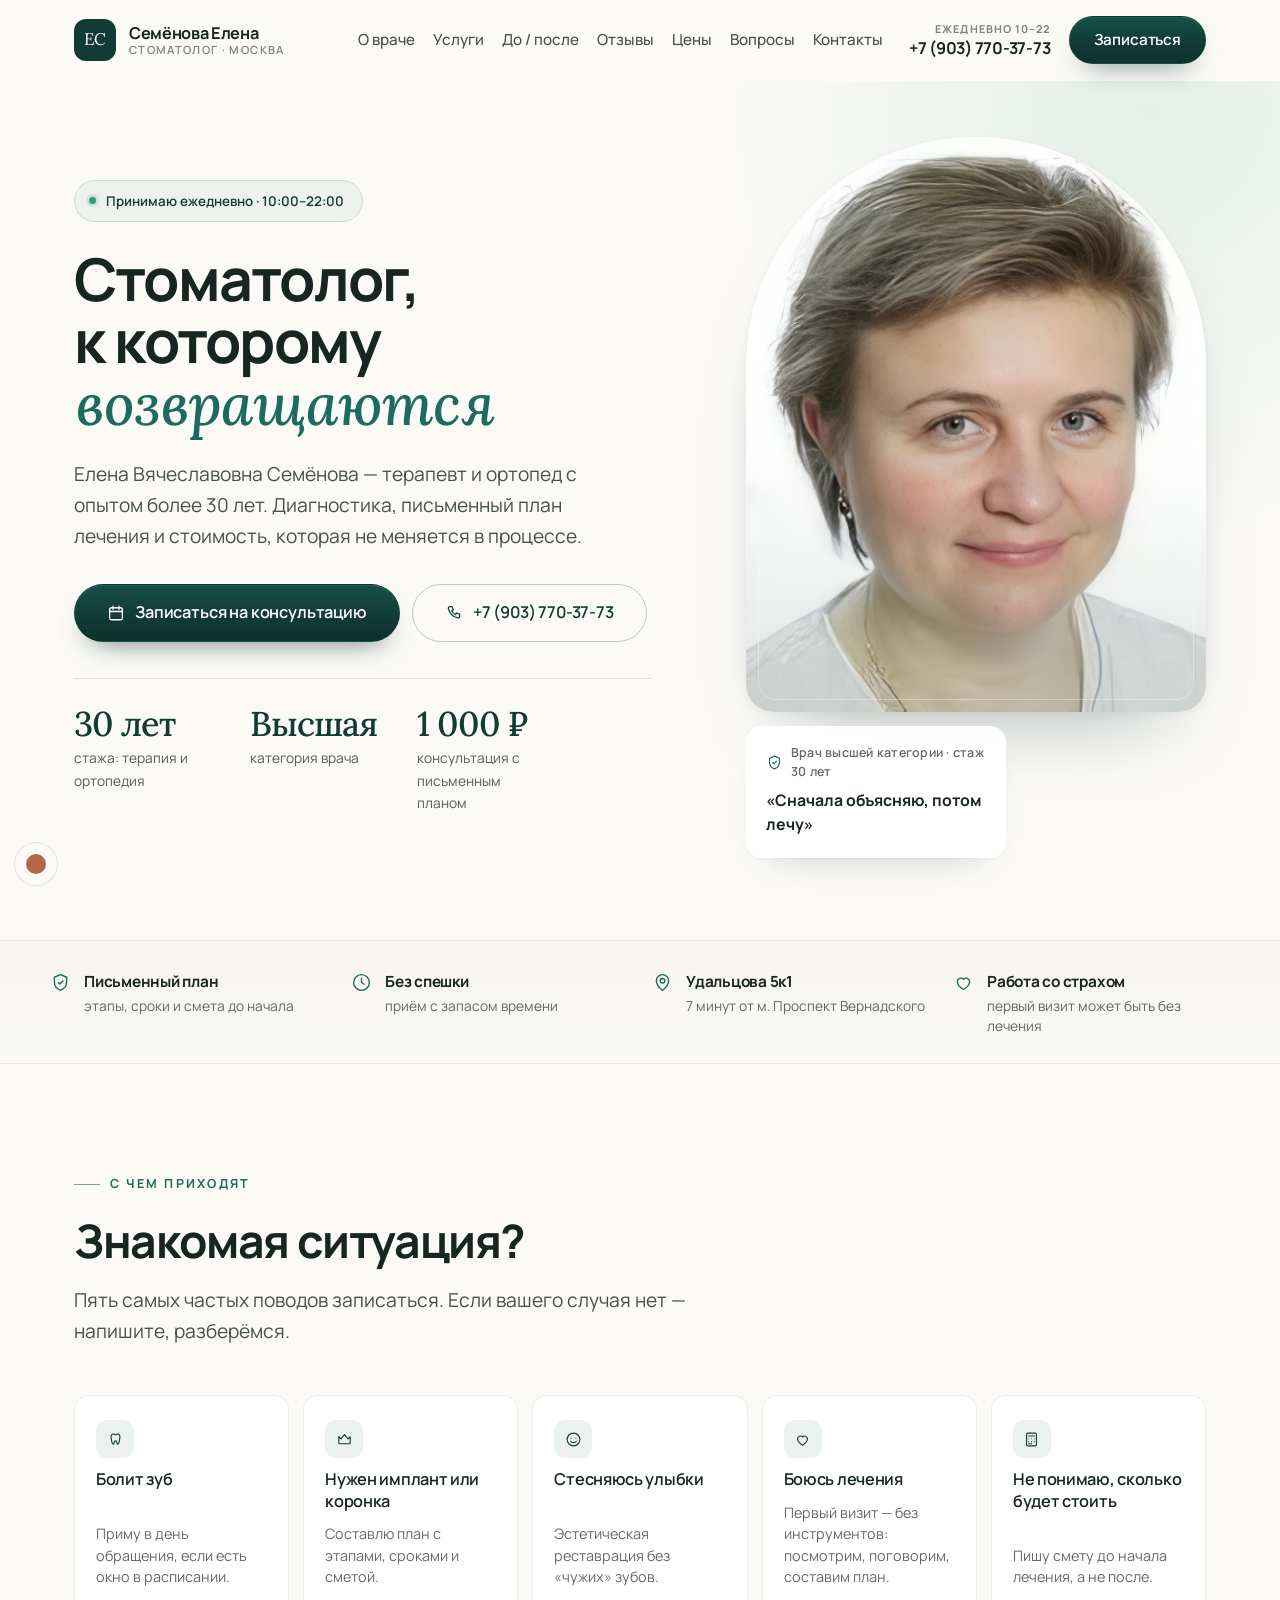
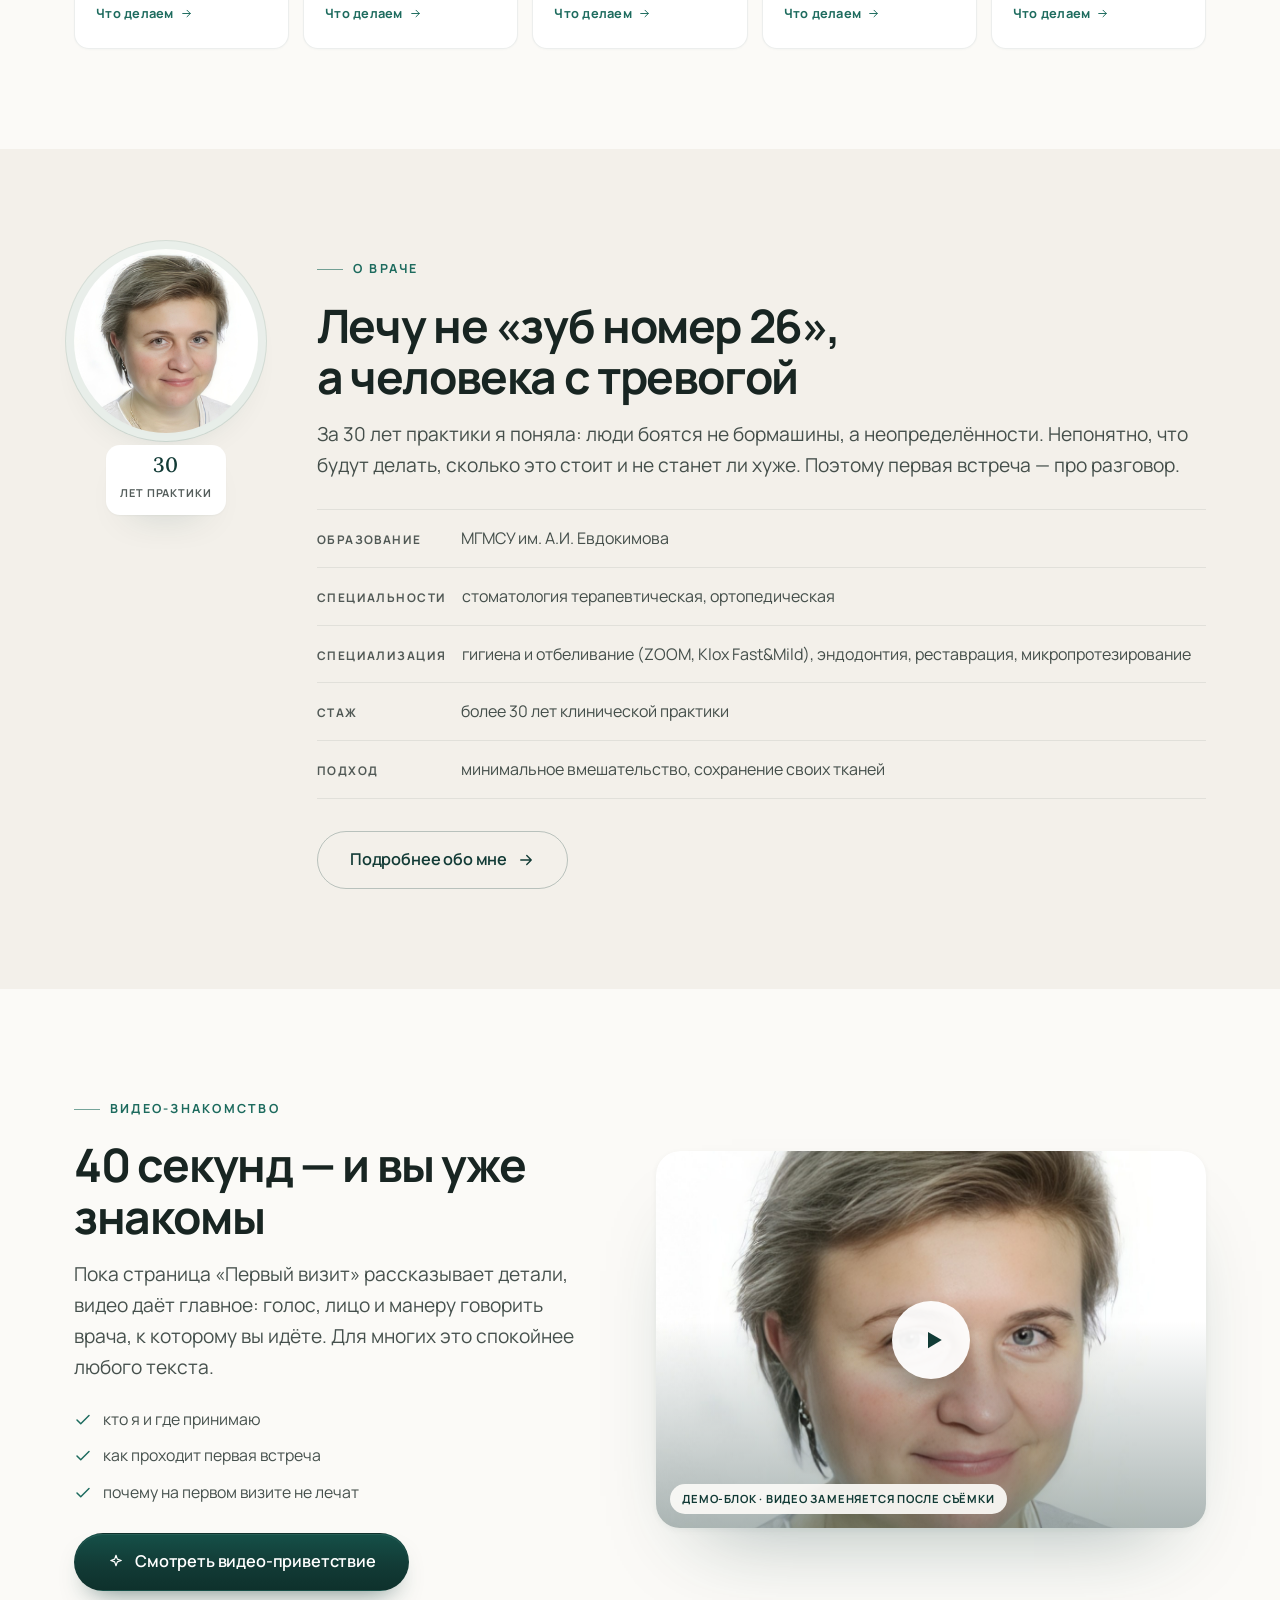
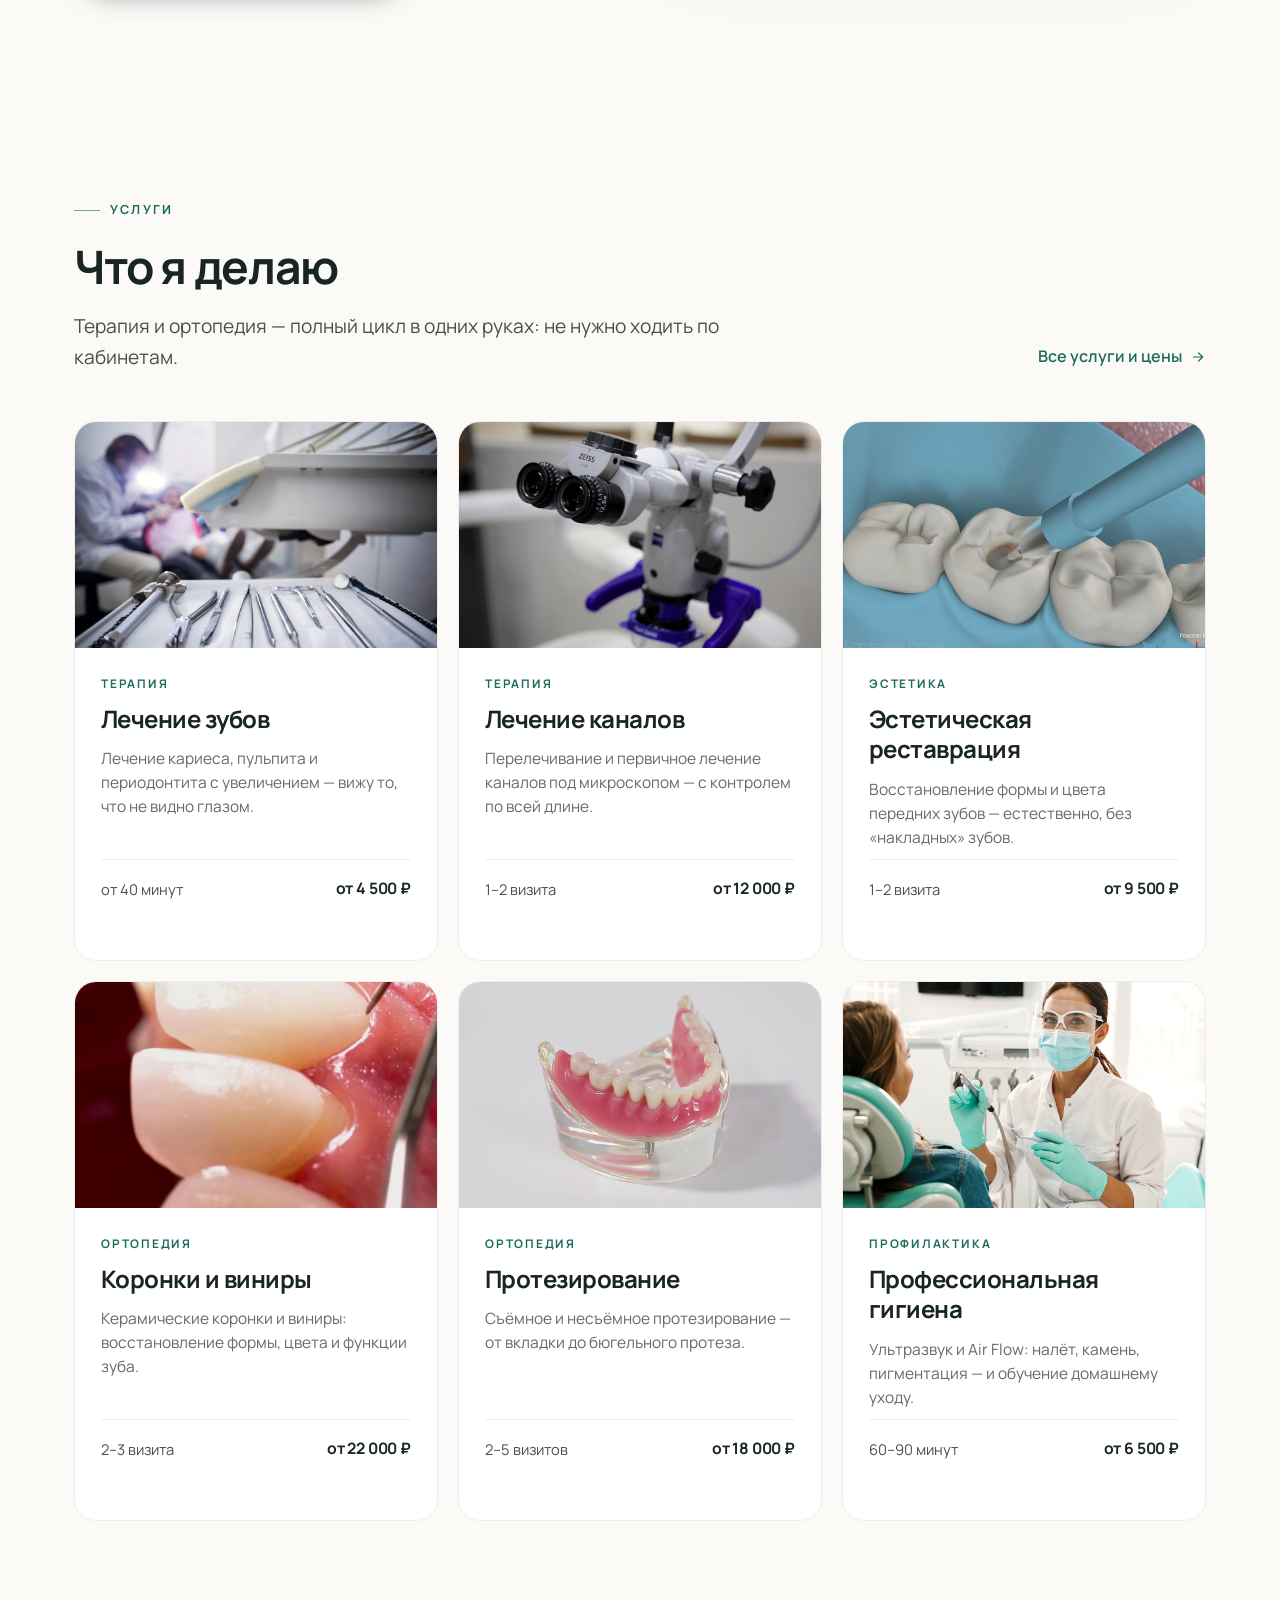
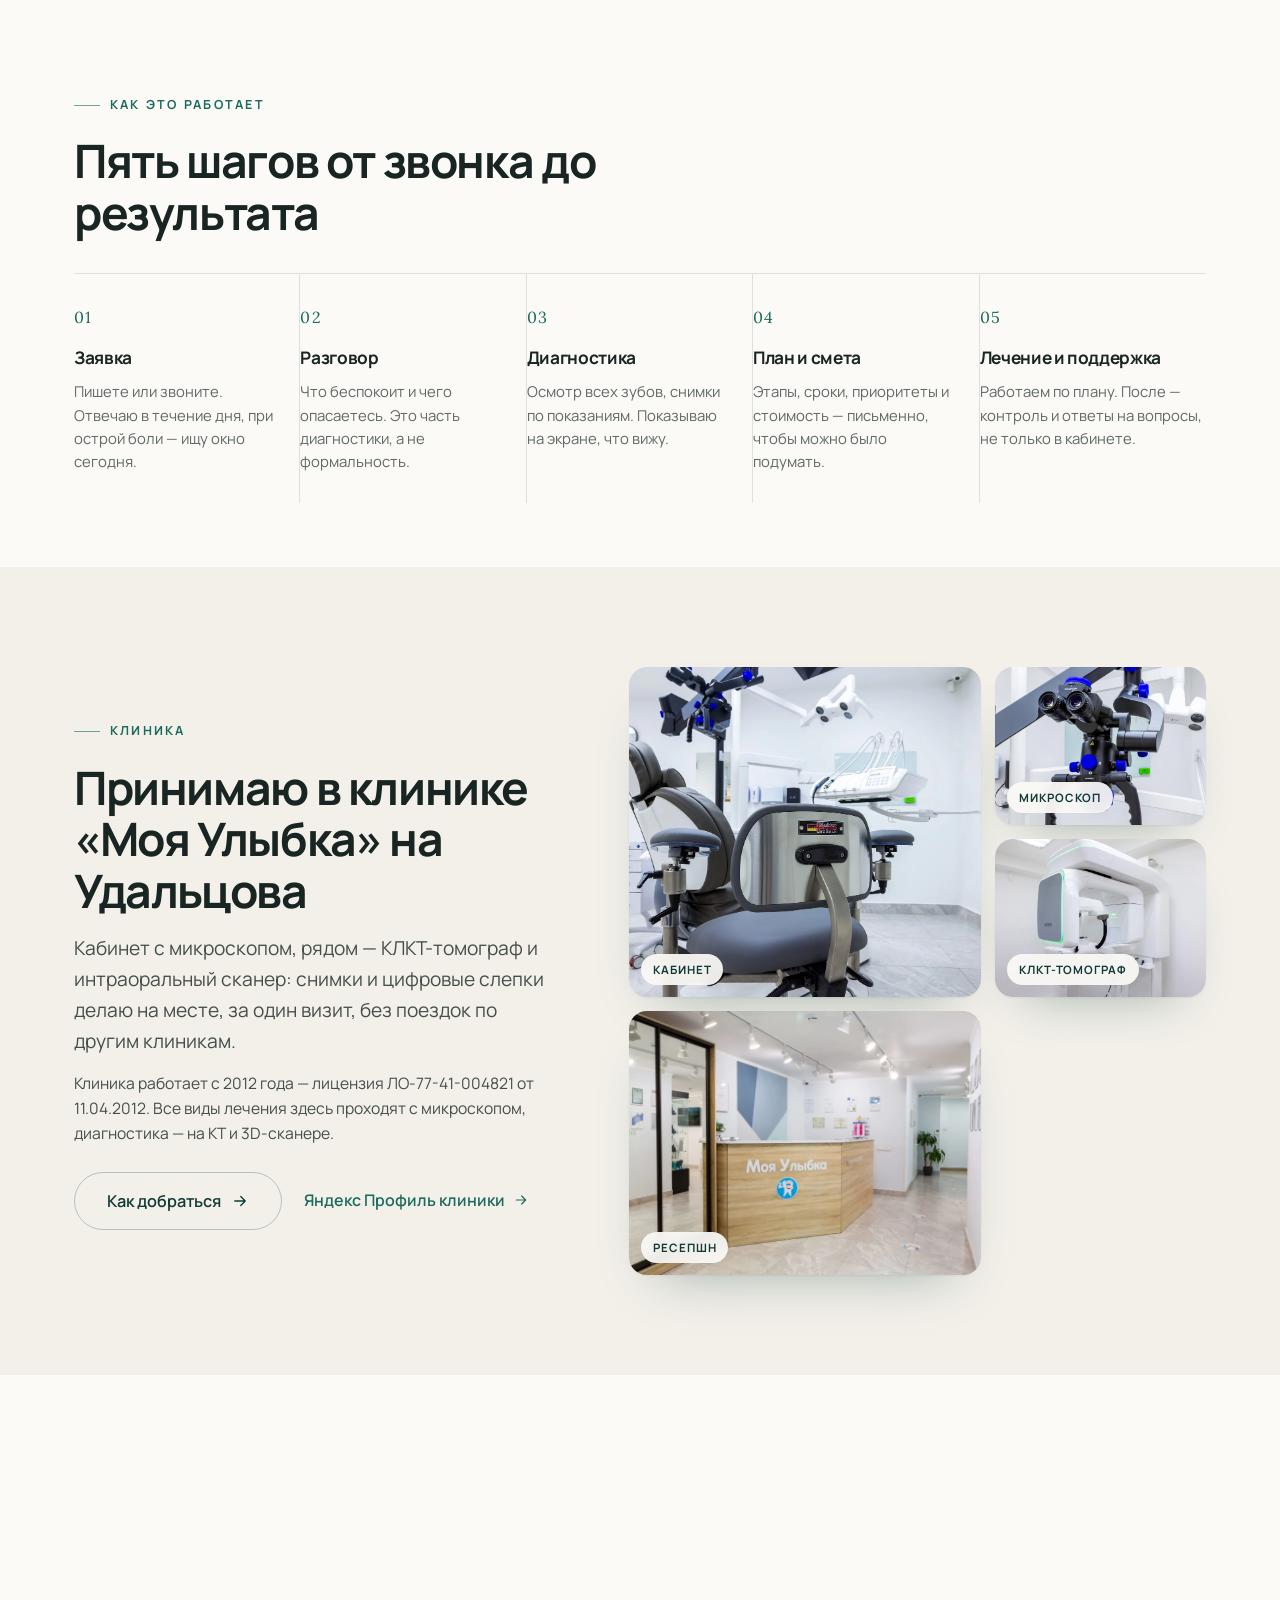
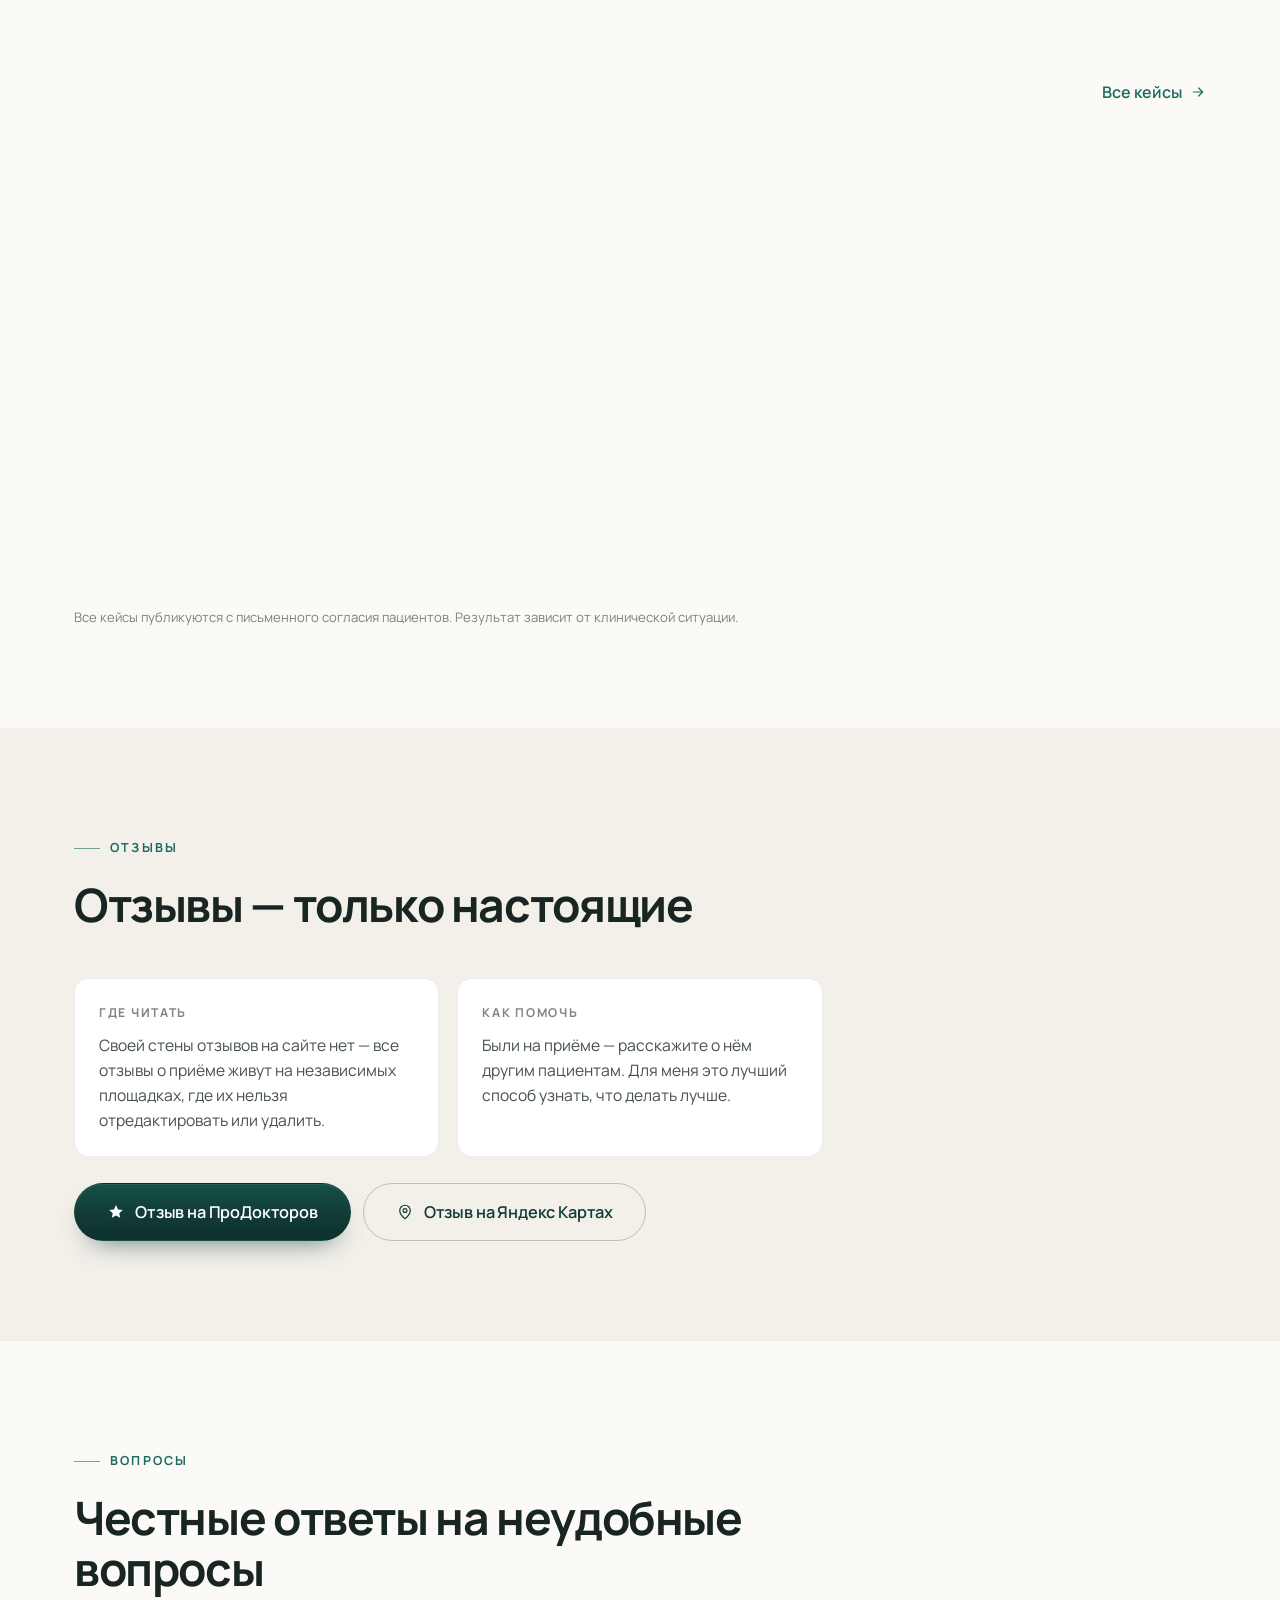
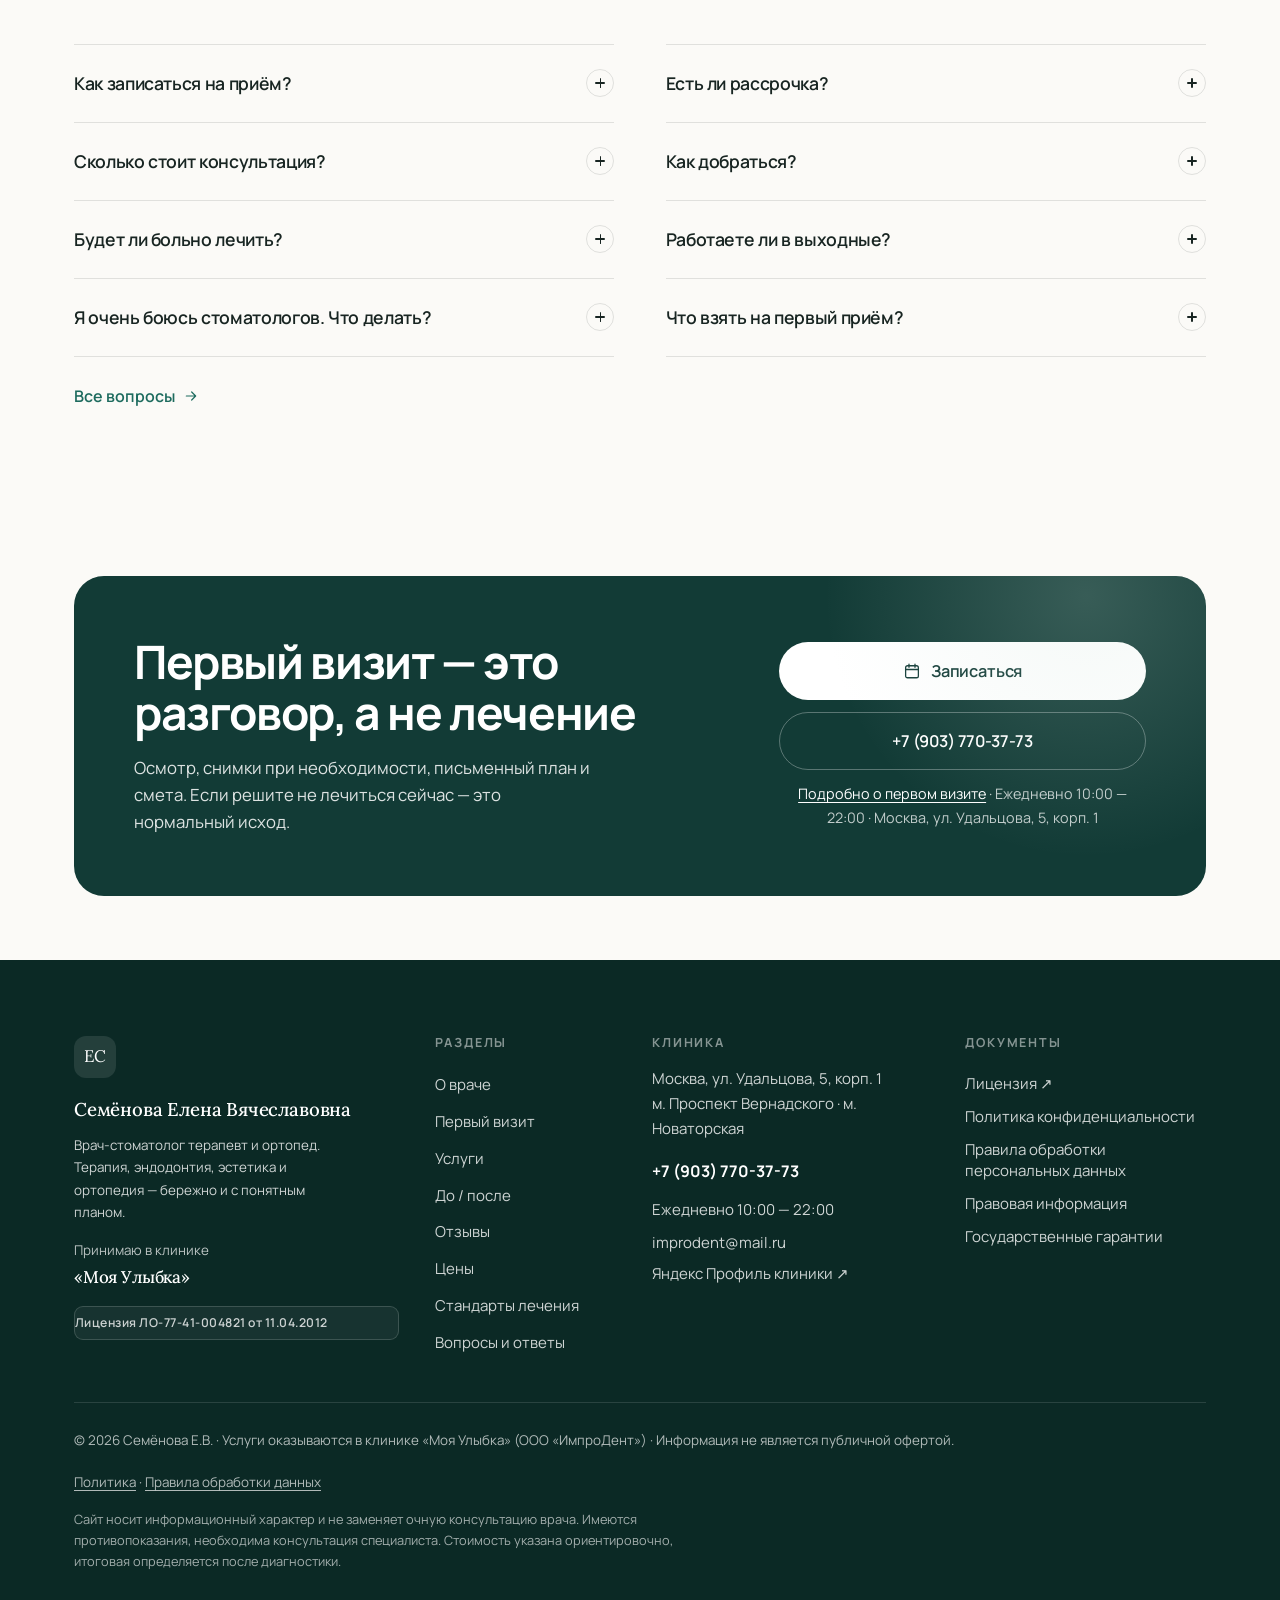
==== index.html @ 5fb45a30 "Демо v3.3: сайт Семёновой для просмотра (только файлы сайта)" ====
<!DOCTYPE html>
<html lang="ru">
<head>
<meta charset="UTF-8">
<meta name="viewport" content="width=device-width, initial-scale=1, viewport-fit=cover">
<!-- ДЕМО-ФЛАГ: убрать эту строку перед боевой публикацией -->
<meta name="robots" content="noindex, nofollow">
<title>Стоматолог в Москве — Семёнова Елена Вячеславовна</title>
<meta name="description" content="Стоматолог-терапевт и ортопед высшей категории, стаж 30 лет. Гигиена, отбеливание ZOOM и Klox, лечение кариеса, эндодонтия, реставрация, микропротезирование. Письменный план. Москва, Удальцова 5к1.">
<meta name="theme-color" content="#123B36">
<meta name="format-detection" content="telephone=no">
<meta property="og:type" content="profile">
<meta property="og:title" content="Стоматолог в Москве — Семёнова Елена Вячеславовна">
<meta property="og:description" content="Приём в клинике «Моя Улыбка» на Удальцова 5к1. Гигиена и отбеливание, лечение кариеса, эндодонтия, реставрация и микропротезирование. План лечения и смета до начала работы.">
<meta property="og:locale" content="ru_RU">
<link rel="icon" href="data:image/svg+xml,%3Csvg xmlns='http://www.w3.org/2000/svg' viewBox='0 0 64 64'%3E%3Crect width='64' height='64' rx='14' fill='%23123B36'/%3E%3Ctext x='32' y='43' font-family='Georgia,serif' font-size='30' fill='white' text-anchor='middle'%3E%D0%95%D0%A1%3C/text%3E%3C/svg%3E">
<link rel="preconnect" href="https://fonts.googleapis.com">
<link rel="preconnect" href="https://fonts.gstatic.com" crossorigin>
<link href="https://fonts.googleapis.com/css2?family=Manrope:wght@300;400;500;600;700;800&family=Lora:ital,wght@0,400;0,500;1,400&display=swap" rel="stylesheet">
<link rel="stylesheet" href="assets/css/base.css">
<link rel="stylesheet" href="assets/css/app.css">
<script type="application/ld+json">
{
  "@context": "https://schema.org",
  "@graph": [
    {
      "@type": "Dentist",
      "@id": "#clinic",
      "name": "Стоматология «Моя Улыбка» — кабинет Семёновой Е.В.",
      "description": "Центр эстетической стоматологии «Моя Улыбка» (ООО «ИмпроДент»). Приём ведёт врач-стоматолог терапевт и ортопед Семёнова Елена Вячеславовна.",
      "address": {
        "@type": "PostalAddress",
        "streetAddress": "улица Удальцова, 5, корпус 1",
        "addressLocality": "Москва",
        "addressCountry": "RU"
      },
      "openingHours": "Mo-Su 10:00-22:00",
      "telephone": "+7-903-770-37-73",
      "email": "improdent@mail.ru",
      "hasMap": "https://yandex.ru/maps/-/CCUiNJbkxC",
      "identifier": {"@type": "PropertyValue", "name": "Лицензия", "value": "ЛО-77-41-004821 от 11.04.2012"},
      "priceRange": "1000–45000 ₽",
      "medicalSpecialty": "Dentistry"
    },
    {
      "@type": "Physician",
      "name": "Семёнова Елена Вячеславовна",
      "jobTitle": "Врач-стоматолог терапевт, врач-стоматолог ортопед",
      "image": "assets/photo/doctor.jpg",
      "description": "Стаж 30 лет, высшая квалификационная категория. Гигиена и отбеливание (ZOOM, Klox Fast&Mild), лечение кариеса и некариозных поражений, эндодонтия с Ni-Ti-инструментами, реставрация зубов, микропротезирование.",
      "knowsAbout": ["Профессиональная гигиена полости рта", "Отбеливание ZOOM", "Отбеливание Klox Fast&Mild", "Лечение кариеса", "Эндодонтия", "Эстетическая реставрация", "Микропротезирование"],
      "medicalSpecialty": ["Dentistry", "Prosthodontics"],
      "alumniOf": "Московский государственный медико-стоматологический университет имени А.И. Евдокимова",
      "worksFor": {"@id": "#clinic"}
    },
    {
      "@type": "FAQPage",
      "mainEntity": [
        {"@type":"Question","name":"Как записаться на приём?","acceptedAnswer":{"@type":"Answer","text":"Через форму на сайте, по телефону или в мессенджере. При острой боли напишите «срочно» — постараюсь найти окно в тот же день."}},
        {"@type":"Question","name":"Сколько стоит консультация?","acceptedAnswer":{"@type":"Answer","text":"1 000 ₽, включает осмотр и разбор ситуации. Если начинаете лечение в течение месяца, стоимость учитывается в смете."}},
        {"@type":"Question","name":"Будет ли больно лечить?","acceptedAnswer":{"@type":"Answer","text":"Современная анестезия снимает боль почти всегда. Если чувствуете, что не онемело, врач добавит анестетик."}}
      ]
    }
  ]
}
</script>
</head>
<body>
<div id="app"></div>
<noscript>
  <div style="max-width:720px;margin:60px auto;padding:0 20px;font-family:system-ui,sans-serif;line-height:1.6">
    <h1>Семёнова Елена Вячеславовна</h1>
    <p>Врач-стоматолог терапевт, врач-стоматолог ортопед. Стаж 30 лет.
    МГМСУ им. А.И. Евдокимова. Принимаю в клинике «Моя Улыбка».</p>
    <p>Москва, ул. Удальцова, 5, корп. 1. м. Проспект Вернадского, м. Новаторская.
    Ежедневно 10:00–22:00. Телефон: +7 (903) 770-37-73.</p>
    <p>Для работы сайта включите JavaScript.</p>
  </div>
</noscript>
<script src="assets/js/data.js"></script>
<script src="assets/js/pages-1.js"></script>
<script src="assets/js/pages-2.js"></script>
<script src="assets/js/app.js"></script>
</body>
</html>
---- assets/css/base.css ----
/* ============ Семёнова — base layer v3 (premium rework) ============ */
:root{
  --ink:#182522;
  --ink-78:rgba(24,37,34,.80);
  --ink-70:rgba(24,37,34,.74);
  --ink-64:rgba(24,37,34,.68);
  --ink-52:rgba(24,37,34,.56);
  --paper:#FBFAF7;
  --white:#FFFFFF;
  --sand:#F3F0EA;
  --sage:#EBF1ED;
  --deep:#123B36;
  --deep-2:#0B2925;
  --accent:#1D6B5E;
  --accent-soft:#CFE3DA;
  --gold:#C79A3E;
  --line:rgba(24,37,34,.12);
  --line-soft:rgba(24,37,34,.08);
  --radius:22px;
  --radius-sm:15px;
  --shadow:0 1px 2px rgba(18,59,54,.04), 0 18px 40px -26px rgba(18,59,54,.30);
  --shadow-lg:0 2px 6px rgba(18,59,54,.05), 0 44px 84px -46px rgba(18,59,54,.38);
  --maxw:1180px;
  --ease:cubic-bezier(.22,.61,.36,1);
}
*,*::before,*::after{box-sizing:border-box}
html{-webkit-text-size-adjust:100%;scroll-behavior:smooth}
body{
  margin:0;background:var(--paper);color:var(--ink);
  font-family:'Manrope',-apple-system,BlinkMacSystemFont,'Segoe UI',Roboto,Helvetica,sans-serif;
  font-size:18px;line-height:1.65;font-weight:400;
  -webkit-font-smoothing:antialiased;text-rendering:optimizeLegibility;overflow-x:hidden;
}
body.no-scroll{overflow:hidden}
img{max-width:100%;display:block}
a{color:inherit;text-decoration:none}
button{font:inherit;color:inherit;cursor:pointer;border:0;background:none}
input,textarea,select{font:inherit;color:inherit}
::selection{background:var(--accent-soft);color:var(--deep-2)}
:focus-visible{outline:2px solid var(--accent);outline-offset:3px;border-radius:4px}

h1,h2,h3,h4{margin:0;font-weight:700;letter-spacing:-.03em;line-height:1.08}
h1{font-size:clamp(2.35rem,4.6vw,4rem);text-wrap:balance}
h2{font-size:clamp(1.95rem,3.6vw,3rem);line-height:1.12}
h3{font-size:clamp(1.22rem,1.9vw,1.5rem);line-height:1.28;letter-spacing:-.022em}
p{margin:0}
.serif{font-family:'Lora',Georgia,serif;font-weight:400;letter-spacing:-.012em}

.wrap{width:100%;max-width:var(--maxw);margin-inline:auto;padding-inline:24px}
@media(max-width:640px){.wrap{padding-inline:18px}}

.eyebrow{display:inline-flex;align-items:center;gap:10px;font-size:.78rem;font-weight:700;
  letter-spacing:.18em;text-transform:uppercase;color:var(--accent);margin-bottom:20px}
.eyebrow::before{content:"";width:26px;height:1px;background:currentColor;opacity:.6}
.lead{font-size:clamp(1.1rem,1.5vw,1.3rem);color:var(--ink-78);line-height:1.62}
.muted{color:var(--ink-64)}

/* ---------- buttons ---------- */
.btn{display:inline-flex;align-items:center;justify-content:center;gap:10px;height:58px;
  padding:0 32px;border-radius:100px;border:1px solid transparent;font-weight:600;font-size:1.02rem;
  letter-spacing:-.01em;transition:transform .35s var(--ease),background .3s,color .3s,box-shadow .35s,border-color .3s;
  white-space:nowrap}
.btn:active{transform:translateY(1px) scale(.995)}
.btn-primary{background:linear-gradient(180deg,#155048 0%,var(--deep) 55%,#0E312C 100%);color:#fff;box-shadow:0 14px 28px -16px rgba(18,59,54,.75),inset 0 1px 0 rgba(255,255,255,.08)}
.btn-primary:hover{background:linear-gradient(180deg,#114540 0%,var(--deep-2) 60%,#092420 100%);box-shadow:0 22px 40px -18px rgba(18,59,54,.7),inset 0 1px 0 rgba(255,255,255,.06);transform:translateY(-1px)}
.btn-ghost{background:transparent;color:var(--deep);border-color:rgba(18,59,54,.26)}
.btn-ghost:hover{background:rgba(18,59,54,.06);border-color:rgba(18,59,54,.45)}
.btn-light{background:#fff;color:var(--deep)}
.btn-light:hover{background:var(--sage);transform:translateY(-1px)}
.btn-sm{height:48px;padding:0 24px;font-size:.95rem}
.btn-xs{height:42px;padding:0 18px;font-size:.9rem}
.btn-block{width:100%}
.btn svg{width:18px;height:18px;flex:none}
.link-arrow{display:inline-flex;align-items:center;gap:8px;font-weight:600;font-size:1rem;
  color:var(--accent);padding-bottom:2px;border-bottom:1px solid transparent;
  transition:gap .3s var(--ease),border-color .3s}
.link-arrow:hover{gap:14px;border-color:currentColor}
.link-arrow svg{width:16px;height:16px}

/* ---------- header ---------- */
.header{position:sticky;top:0;z-index:80;background:rgba(251,250,247,.86);
  backdrop-filter:saturate(180%) blur(18px);-webkit-backdrop-filter:saturate(180%) blur(18px);
  border-bottom:1px solid transparent;transition:border-color .3s,background .3s,box-shadow .3s}
.header.is-scrolled{border-color:var(--line-soft);background:rgba(251,250,247,.96);box-shadow:0 8px 24px -22px rgba(18,59,54,.5)}
.header-in{display:flex;align-items:center;gap:26px;height:80px}
.brand{display:flex;align-items:center;gap:13px;flex:none;min-width:0}
.brand-mark{width:42px;height:42px;border-radius:12px;background:var(--deep);color:#fff;
  display:grid;place-items:center;font-family:'Lora',Georgia,serif;font-size:1.05rem;flex:none}
.brand-txt{display:flex;flex-direction:column;line-height:1.18;min-width:0}
.brand-name{font-weight:700;font-size:1.02rem;letter-spacing:-.02em;white-space:nowrap}
.brand-sub{font-size:.7rem;letter-spacing:.12em;text-transform:uppercase;color:var(--ink-52);font-weight:600}
.nav{display:flex;gap:18px;margin-left:auto}
.nav a{font-size:.95rem;font-weight:500;color:var(--ink-78);transition:color .25s;position:relative;padding:4px 0;white-space:nowrap}
.nav a:hover{color:var(--ink)}
.nav a.is-active{color:var(--ink);font-weight:600}
.nav a.is-active::after{content:"";position:absolute;left:0;right:0;bottom:-6px;height:2px;background:var(--accent);border-radius:2px}
.header-cta{display:flex;align-items:center;gap:18px;flex:none}
.header-phone{text-align:right;line-height:1.25}
.header-phone .hp-top{display:block;font-size:.68rem;color:var(--ink-52);font-weight:700;letter-spacing:.1em;text-transform:uppercase}
.header-phone .hp-num{font-weight:700;font-size:1.02rem;letter-spacing:-.015em}
.burger{display:none;width:44px;height:44px;border:1px solid var(--line);border-radius:12px;place-items:center;flex:none}
.burger i{display:block;width:17px;height:1.5px;background:var(--ink);position:relative;border-radius:2px}
.burger i::before,.burger i::after{content:"";position:absolute;left:0;width:17px;height:1.5px;background:var(--ink);border-radius:2px;transition:transform .3s}
.burger i::before{top:-6px}.burger i::after{top:6px}
@media(max-width:1160px){
  .header-phone{display:none}
}
@media(max-width:1080px){
  .nav{display:none}
  .header-cta{margin-left:auto}
  .burger{display:grid}
}
@media(max-width:560px){
  .header-cta .btn{display:none}
  .header-in{height:70px;gap:12px}
  .brand-name{font-size:.95rem}
}
.mobile-menu{position:fixed;inset:0;z-index:90;background:var(--paper);padding:16px 20px 34px;
  display:flex;flex-direction:column;transform:translateY(-102%);opacity:0;visibility:hidden;
  transition:transform .5s var(--ease),opacity .3s,visibility .3s;overflow:auto}
.mobile-menu.is-open{transform:none;opacity:1;visibility:visible}
.mm-top{display:flex;justify-content:space-between;align-items:center;margin-bottom:22px}
.mm-close{width:44px;height:44px;border-radius:12px;border:1px solid var(--line);font-size:1.35rem;line-height:1;display:grid;place-items:center}
.mm-link{font-size:1.35rem;font-weight:600;letter-spacing:-.03em;padding:17px 0;border-bottom:1px solid var(--line-soft);display:flex;justify-content:space-between;align-items:center}
.mm-link small{font-size:.76rem;color:var(--ink-52);font-weight:600;letter-spacing:.06em;text-transform:uppercase}
.mm-foot{margin-top:auto;padding-top:26px;display:grid;gap:10px}
.mm-note{font-size:.85rem;color:var(--muted, var(--ink-64));text-align:center;margin-top:6px}

/* ---------- hero ---------- */
.hero{position:relative;padding:clamp(28px,4.6vw,56px) 0 clamp(44px,6.4vw,84px);overflow:hidden}
.hero::before{content:"";position:absolute;width:900px;height:900px;right:-320px;top:-420px;border-radius:50%;
  background:radial-gradient(circle,rgba(207,227,218,.5),rgba(207,227,218,0) 68%);pointer-events:none}
.hero-grid{display:grid;grid-template-columns:1.08fr .92fr;gap:clamp(28px,4.8vw,64px);align-items:center;position:relative}
.hero-badge{display:inline-flex;align-items:center;gap:10px;padding:9px 18px 9px 14px;border-radius:100px;
  background:rgba(235,241,237,.9);border:1px solid rgba(29,107,94,.16);color:var(--deep);
  font-size:.84rem;font-weight:600;margin-bottom:26px}
.dot{width:7px;height:7px;border-radius:50%;background:#2F9E79;box-shadow:0 0 0 3px rgba(47,158,121,.16);flex:none}
.hero h1{margin-bottom:24px;line-height:1.05}
.hero h1 .hl{font-family:'Lora',Georgia,serif;font-style:italic;font-weight:500;color:var(--accent);letter-spacing:-.01em;padding:0 .04em}
.hero-sub{max-width:46ch;margin-bottom:32px}
.hero-actions{display:flex;flex-wrap:wrap;gap:12px;margin-bottom:36px}
.hero-facts{display:flex;flex-wrap:wrap;gap:26px 40px;padding-top:26px;border-top:1px solid var(--line)}
.fact b{display:block;font-family:'Lora',Georgia,serif;font-size:2.15rem;font-weight:500;letter-spacing:-.03em;line-height:1.08;color:var(--deep)}
.fact span{font-size:.86rem;color:var(--ink-70);display:block;margin-top:5px;max-width:17ch}
.hero-media{position:relative;max-width:460px;width:100%;margin-left:auto;justify-self:end}
.hero-photo{position:relative;border-radius:230px 230px 28px 28px;overflow:hidden;aspect-ratio:4/5;
  background:var(--sand);box-shadow:var(--shadow-lg)}
.hero-photo img{width:100%;height:100%;object-fit:cover}
.hero-photo::before{content:"";position:absolute;inset:12px;border:1px solid rgba(255,255,255,.32);border-radius:218px 218px 18px 18px;z-index:2;pointer-events:none}
.hero-photo::after{content:"";position:absolute;inset:0;background:linear-gradient(180deg,rgba(18,59,54,0) 55%,rgba(18,59,54,.12));pointer-events:none}
.hero-note{position:relative;margin-top:14px;max-width:260px;padding:18px 20px;border-radius:16px;
  background:rgba(255,255,255,.96);backdrop-filter:blur(10px);box-shadow:var(--shadow);font-size:.9rem;line-height:1.5;color:var(--ink-78)}
.hero-note b{display:block;color:var(--ink);font-size:.99rem;margin-bottom:3px}
.stars{display:inline-flex;gap:2px;color:var(--gold)}
.stars svg{width:15px;height:15px}
.stars-row{display:flex;align-items:center;gap:8px;margin-bottom:8px}
.stars-row>svg{width:17px;height:17px;color:var(--accent);flex:none}
.stars-row span{font-size:.78rem;font-weight:600;color:var(--ink-64);letter-spacing:.02em}
@media(max-width:900px){
  .hero-grid{grid-template-columns:1fr;gap:34px}
  .hero-media{order:-1;max-width:430px;width:100%;margin-inline:auto}
  .hero-photo{border-radius:180px 180px 22px 22px;aspect-ratio:1/1}
  .hero-note{max-width:240px}
  .hero h1{font-size:clamp(2.15rem,8.2vw,2.9rem)}
}

/* ---------- trust strip ---------- */
.strip{border-block:1px solid var(--line-soft);background:linear-gradient(180deg,rgba(243,240,234,.6),rgba(251,250,247,0))}
.strip-in{display:grid;grid-template-columns:repeat(4,1fr);gap:24px;padding:28px 0}
.strip-i{display:flex;gap:13px;align-items:flex-start}
.strip-i svg{width:21px;height:21px;color:var(--accent);flex:none;margin-top:3px}
.strip-i b{display:block;font-size:.96rem;letter-spacing:-.015em}
.strip-i span{font-size:.86rem;color:var(--ink-64);line-height:1.42;display:block;margin-top:2px}
@media(max-width:820px){.strip-in{grid-template-columns:repeat(2,1fr);gap:20px}}
@media(max-width:480px){.strip-in{grid-template-columns:1fr;gap:16px}}

/* ---------- generic section ---------- */
.section{padding:clamp(58px,7.8vw,108px) 0}
.section.tight{padding:clamp(40px,5vw,66px) 0}
.section.sand{background:var(--sand)}
.section.deep{background:var(--deep);color:#fff}
.section.deep .lead,.section.deep .muted{color:rgba(255,255,255,.82)}
.section.deep .eyebrow{color:var(--accent-soft)}
.section-head{max-width:62ch;margin-bottom:clamp(30px,3.8vw,50px)}
.section-head h2+.lead{margin-top:18px}
.split-head{display:flex;justify-content:space-between;align-items:flex-end;gap:28px;flex-wrap:wrap;
  margin-bottom:clamp(30px,3.8vw,48px)}
.split-head .section-head{margin-bottom:0}

/* ---------- problem chips ---------- */
.problem-grid{display:grid;grid-template-columns:repeat(5,1fr);gap:14px}
.problem{display:flex;flex-direction:column;gap:11px;padding:24px 21px;border-radius:var(--radius-sm);
  background:var(--white);border:1px solid var(--line-soft);box-shadow:0 1px 2px rgba(18,59,54,.03);
  transition:transform .4s var(--ease),box-shadow .4s,border-color .3s;position:relative;overflow:hidden}
.problem:hover{transform:translateY(-4px);box-shadow:var(--shadow);border-color:rgba(29,107,94,.26)}
.problem .ic{width:38px;height:38px;border-radius:11px;background:var(--sage);display:grid;place-items:center;color:var(--deep)}
.problem .ic svg{width:17px;height:17px}
.problem .q{font-weight:600;font-size:1.02rem;letter-spacing:-.018em;line-height:1.3}
.problem .a{font-size:.9rem;color:var(--ink-64);line-height:1.5;margin-top:auto}
.problem .tick{font-size:.8rem;font-weight:700;color:var(--accent);letter-spacing:.02em;display:flex;align-items:center;gap:6px;margin-top:4px}
.problem .tick svg{width:13px;height:13px}
@media(max-width:1020px){.problem-grid{grid-template-columns:repeat(3,1fr)}}
@media(max-width:680px){.problem-grid{grid-template-columns:repeat(2,1fr)}}
@media(max-width:440px){.problem-grid{grid-template-columns:1fr}}

/* ---------- about teaser (editorial) ---------- */
.about-teaser{display:grid;grid-template-columns:auto 1fr;gap:clamp(28px,4.6vw,60px);align-items:start}
.at-ava{display:flex;flex-direction:column;align-items:center;flex:none}
.at-ava img{width:clamp(140px,15vw,184px);aspect-ratio:1;border-radius:50%;object-fit:cover;
  box-shadow:0 0 0 8px rgba(235,241,237,.9),0 0 0 9px rgba(29,107,94,.14),var(--shadow);background:var(--white)}
.at-exp{margin-top:12px;background:var(--white);border-radius:14px;box-shadow:var(--shadow);
  padding:10px 14px;text-align:center}
.at-exp b{display:block;font-family:'Lora',Georgia,serif;font-size:1.3rem;font-weight:500;color:var(--deep);line-height:1}
.at-exp span{font-size:.68rem;font-weight:700;letter-spacing:.08em;text-transform:uppercase;color:var(--ink-70)}
.about-list{display:grid;margin:28px 0 32px}
.about-item{display:flex;gap:16px;padding:16px 0;border-bottom:1px solid var(--line-soft);align-items:baseline}
.about-item:first-child{border-top:1px solid var(--line-soft)}
.about-item b{font-size:.74rem;letter-spacing:.12em;text-transform:uppercase;color:var(--ink-70);
  min-width:128px;font-weight:700;flex:none}
.about-item span{font-size:1rem;color:var(--ink-78);line-height:1.55}
@media(max-width:760px){
  .about-teaser{grid-template-columns:1fr;justify-items:start;gap:26px}
}
.about-photo{border-radius:24px 24px 24px 90px;overflow:hidden;aspect-ratio:5/6;box-shadow:var(--shadow)}
.about-photo img{width:100%;height:100%;object-fit:cover}
@media(max-width:860px){.about-photo{max-width:400px;aspect-ratio:4/5}}
---- assets/css/app.css ----
/* ============ components v3 (premium rework) ============ */
/* service cards */
.svc-grid{display:grid;grid-template-columns:repeat(3,1fr);gap:20px}
.svc{display:flex;flex-direction:column;border-radius:var(--radius);overflow:hidden;background:var(--white);
  border:1px solid var(--line-soft);transition:transform .45s var(--ease),box-shadow .45s,border-color .3s}
.svc:hover{transform:translateY(-5px);box-shadow:var(--shadow-lg);border-color:rgba(29,107,94,.2)}
.svc-img{aspect-ratio:16/10;background:var(--sand);overflow:hidden;position:relative}
.svc-img img{width:100%;height:100%;object-fit:cover;transition:transform .7s var(--ease)}
.svc:hover .svc-img img{transform:scale(1.04)}
.svc-body{padding:26px 26px 24px;display:flex;flex-direction:column;gap:10px;flex:1}
.svc-kicker{font-size:.74rem;font-weight:700;letter-spacing:.15em;text-transform:uppercase;color:var(--accent)}
.svc-body h3{margin-bottom:2px}
.svc-body p{font-size:.97rem;color:var(--ink-64);line-height:1.55}
.svc-meta{display:flex;justify-content:space-between;align-items:center;gap:12px;margin-top:auto;padding-top:16px;
  border-top:1px solid var(--line-soft);font-size:.92rem;color:var(--ink-78)}
.svc-meta b{font-weight:700;color:var(--ink);letter-spacing:-.01em;font-size:.98rem}
.svc-more{display:inline-flex;align-items:center;gap:7px;font-size:.9rem;font-weight:600;color:var(--accent);
  opacity:0;transform:translateX(-6px);transition:opacity .35s var(--ease),transform .35s var(--ease)}
.svc-more svg{width:14px;height:14px}
.svc:hover .svc-more{opacity:1;transform:none}
@media(max-width:960px){.svc-grid{grid-template-columns:repeat(2,1fr)}}
@media(max-width:620px){.svc-grid{grid-template-columns:1fr}}

/* steps */
.steps{display:grid;grid-template-columns:repeat(5,1fr);gap:0;border-top:1px solid var(--line)}
.step{padding:30px 24px 30px 0;border-right:1px solid var(--line);position:relative}
.step:last-child{border-right:0;padding-right:0}
.step-n{font-family:'Lora',Georgia,serif;font-size:1rem;color:var(--accent);letter-spacing:.08em;margin-bottom:14px;display:block}
.step b{display:block;font-size:1.08rem;letter-spacing:-.02em;margin-bottom:8px}
.step p{font-size:.93rem;color:var(--ink-64);line-height:1.55}
@media(max-width:960px){
  .steps{grid-template-columns:repeat(2,1fr)}
  .step:nth-child(2n){border-right:0;padding-right:0}
  .step{border-bottom:1px solid var(--line);padding-bottom:24px}
}
@media(max-width:540px){.steps{grid-template-columns:1fr}.step{border-right:0;padding-right:0}}

/* cases */
.case-grid{display:grid;grid-template-columns:repeat(3,1fr);gap:20px}
.case{background:var(--white);border:1px solid var(--line-soft);border-radius:var(--radius);overflow:hidden;
  transition:transform .45s var(--ease),box-shadow .45s}
.case:hover{transform:translateY(-4px);box-shadow:var(--shadow)}
.case-pair{display:grid;grid-template-columns:1fr 1fr;position:relative;background:var(--sand)}
.case-pair figure{margin:0;position:relative;background:var(--sand);aspect-ratio:4/3;overflow:hidden}
.case-pair img{width:100%;height:100%;object-fit:cover}
.case-pair figcaption{position:absolute;left:10px;top:10px;background:rgba(255,255,255,.93);backdrop-filter:blur(6px);
  font-size:.66rem;font-weight:700;letter-spacing:.14em;text-transform:uppercase;padding:5px 10px;border-radius:6px;color:var(--ink-78)}
.case-pair .split{position:absolute;left:50%;top:0;bottom:0;width:1px;background:rgba(255,255,255,.8);z-index:2}
.case-body{padding:22px 24px 24px}
.case-body b{font-size:1.05rem;letter-spacing:-.02em;display:block;margin-bottom:6px}
.case-body p{font-size:.93rem;color:var(--ink-64);line-height:1.55}
.case-tags{display:flex;flex-wrap:wrap;gap:7px;margin-top:14px}
.tag{font-size:.74rem;font-weight:600;letter-spacing:.03em;padding:5px 11px;border-radius:100px;
  background:var(--sage);color:var(--deep)}
@media(max-width:900px){.case-grid{grid-template-columns:1fr;max-width:560px}}

/* reviews */
.rev-grid{display:grid;grid-template-columns:repeat(3,1fr);gap:18px}
.rev{background:var(--white);border:1px solid var(--line-soft);border-radius:var(--radius-sm);padding:28px;
  display:flex;flex-direction:column;gap:16px}
.rev-top{display:flex;align-items:center;gap:12px}
.avatar{width:44px;height:44px;border-radius:50%;background:var(--sage);display:grid;place-items:center;
  font-family:'Lora',Georgia,serif;font-size:1.1rem;color:var(--deep);flex:none}
.rev-top b{font-size:.98rem;display:block;letter-spacing:-.01em}
.rev-top span{font-size:.8rem;color:var(--ink-52)}
.rev p{font-size:.99rem;color:var(--ink-78);line-height:1.62}
.rev-src{font-size:.8rem;color:var(--ink-64);margin-top:auto;display:flex;align-items:center;gap:8px}
.rev-src .tag{margin-right:2px}
@media(max-width:900px){.rev-grid{grid-template-columns:1fr}}

/* pricelist */
.price-cols{display:grid;grid-template-columns:1fr 1fr;gap:0 48px}
.price-row{display:flex;align-items:baseline;gap:10px;padding:16px 0;border-bottom:1px solid var(--line-soft)}
.price-row .nm{font-size:1rem;letter-spacing:-.01em}
.price-row .nm small{display:block;font-size:.84rem;color:var(--ink-52);letter-spacing:0;margin-top:2px}
.price-row .ln{flex:1;border-bottom:1px dotted rgba(24,37,34,.2);transform:translateY(-4px)}
.price-row .vl{font-size:1rem;font-weight:700;letter-spacing:-.02em;white-space:nowrap}
@media(max-width:820px){.price-cols{grid-template-columns:1fr;gap:0}}

/* accordion */
.acc{border-top:1px solid var(--line)}
.acc-item{border-bottom:1px solid var(--line)}
.acc-btn{width:100%;display:flex;align-items:center;justify-content:space-between;gap:20px;
  padding:24px 0;text-align:left;font-size:1.1rem;font-weight:600;letter-spacing:-.02em;transition:color .25s}
.acc-btn:hover{color:var(--accent)}
.acc-btn .pm{width:28px;height:28px;border-radius:50%;border:1px solid var(--line);display:grid;place-items:center;
  flex:none;transition:transform .35s var(--ease),background .3s,border-color .3s;position:relative}
.acc-btn .pm::before,.acc-btn .pm::after{content:"";position:absolute;background:currentColor;border-radius:2px}
.acc-btn .pm::before{width:10px;height:1.4px}
.acc-btn .pm::after{width:1.4px;height:10px;transition:opacity .25s,transform .35s}
.acc-item.is-open .acc-btn .pm{background:var(--deep);color:#fff;border-color:var(--deep)}
.acc-item.is-open .acc-btn .pm::after{opacity:0;transform:scaleY(.2)}
.acc-panel{max-height:0;overflow:hidden;transition:max-height .45s var(--ease)}
.acc-panel-in{padding:0 52px 26px 0;font-size:1.02rem;color:var(--ink-78);line-height:1.65}

/* CTA band */
.cta-band{position:relative;background:var(--deep);color:#fff;border-radius:30px;padding:clamp(34px,5.2vw,60px);
  overflow:hidden;display:grid;grid-template-columns:1.25fr .75fr;gap:34px;align-items:center}
.cta-band::before{content:"";position:absolute;width:560px;height:560px;right:-160px;top:-260px;border-radius:50%;
  background:radial-gradient(circle,rgba(207,227,218,.2),transparent 66%)}
.cta-band h2{max-width:20ch}
.cta-band h2 em{font-family:'Lora',Georgia,serif;font-style:italic;font-weight:500}
.cta-band p{color:rgba(255,255,255,.86);margin-top:16px;max-width:46ch;font-size:1.05rem;line-height:1.6}
.cta-actions{display:flex;flex-direction:column;gap:12px;align-items:stretch}
.cta-actions .btn{width:100%}
.cta-alt{text-align:center;font-size:.9rem;color:rgba(255,255,255,.74)}
@media(max-width:840px){.cta-band{grid-template-columns:1fr}}

/* forms */
.field{display:flex;flex-direction:column;gap:8px}
.field label{font-size:.86rem;font-weight:600;letter-spacing:.02em;color:var(--ink-78)}
.field input,.field select,.field textarea{
  height:56px;border-radius:13px;border:1px solid var(--line);background:#fff;padding:0 16px;font-size:1rem;
  transition:border-color .25s,box-shadow .25s;width:100%}
.field select{appearance:none;-webkit-appearance:none;
  background-image:url("data:image/svg+xml,%3Csvg xmlns='http://www.w3.org/2000/svg' viewBox='0 0 24 24' fill='none' stroke='%235E6A67' stroke-width='2' stroke-linecap='round' stroke-linejoin='round'%3E%3Cpath d='M6 9l6 6 6-6'/%3E%3C/svg%3E");
  background-repeat:no-repeat;background-position:right 16px center;background-size:16px;padding-right:44px}
.field textarea{height:auto;padding:14px 16px;resize:vertical;min-height:100px}
.field input:focus,.field select:focus,.field textarea:focus{
  outline:none;border-color:var(--accent);box-shadow:0 0 0 4px rgba(29,107,94,.12)}
.field input::placeholder,.field textarea::placeholder{color:var(--ink-52)}
.form-grid{display:grid;grid-template-columns:1fr 1fr;gap:16px}
.form-grid .full{grid-column:1/-1}
@media(max-width:560px){.form-grid{grid-template-columns:1fr}}
.consent{display:flex;gap:11px;align-items:flex-start;font-size:.88rem;color:var(--ink-64);line-height:1.55}
.consent input{width:19px;height:19px;margin-top:1px;accent-color:var(--accent);flex:none}
.form-note{font-size:.82rem;color:var(--ink-52);line-height:1.5}
.form-ok{display:none;padding:20px;border-radius:14px;background:var(--sage);border:1px solid rgba(29,107,94,.2);
  font-size:.98rem;color:var(--deep);line-height:1.55}
.form-ok.is-on{display:block}
.chips{display:flex;flex-wrap:wrap;gap:8px}
.chip{padding:10px 17px;border-radius:100px;border:1px solid var(--line);background:#fff;font-size:.92rem;
  font-weight:500;transition:background .25s,border-color .25s,color .25s}
.chip:hover{border-color:rgba(29,107,94,.35)}
.chip.is-on{background:var(--deep);color:#fff;border-color:var(--deep)}

/* booking card */
.book-card{background:var(--white);border:1px solid var(--line-soft);border-radius:24px;padding:clamp(24px,3.2vw,34px);box-shadow:var(--shadow)}
.book-card h3{font-size:1.3rem}

/* footer */
.footer{background:var(--deep-2);color:rgba(255,255,255,.8);padding:clamp(46px,6vw,76px) 0 28px;font-size:.94rem}
.footer-top{display:grid;grid-template-columns:1.5fr 1fr 1fr 1.1fr;gap:36px;padding-bottom:40px;border-bottom:1px solid rgba(255,255,255,.12)}
.footer h4{color:rgba(255,255,255,.5);font-size:.78rem;letter-spacing:.15em;text-transform:uppercase;margin-bottom:18px;font-weight:700}
.footer a{display:block;padding:6px 0;transition:color .25s}
.footer a:hover{color:#fff}
.footer .brand-mark{background:rgba(255,255,255,.1)}
.footer-name{color:#fff;font-family:'Lora',Georgia,serif;font-weight:500;font-size:1.16rem;letter-spacing:-.01em;margin-bottom:10px;margin-top:16px}
.footer p{line-height:1.65}
.footer-bottom{display:flex;justify-content:space-between;gap:20px;flex-wrap:wrap;padding-top:24px;font-size:.84rem;color:rgba(255,255,255,.68)}
.footer-bottom a{display:inline;padding:0;text-decoration:underline;text-underline-offset:3px}
@media(max-width:860px){.footer-top{grid-template-columns:1fr 1fr;gap:30px}}
@media(max-width:520px){.footer-top{grid-template-columns:1fr}}

/* page header */
.page-head{padding:clamp(34px,5vw,58px) 0 clamp(24px,3.2vw,38px);position:relative;overflow:hidden}
.crumbs{display:flex;gap:8px;flex-wrap:wrap;font-size:.84rem;color:var(--ink-52);margin-bottom:20px}
.crumbs a:hover{color:var(--accent)}
.crumbs span{opacity:.5}
.page-head h1{font-size:clamp(2.25rem,4.6vw,3.7rem);max-width:22ch}
.page-head .lead{margin-top:18px;max-width:62ch}

/* service detail */
.svc-hero{display:grid;grid-template-columns:1.1fr .9fr;gap:clamp(26px,4vw,54px);align-items:center;
  padding:clamp(22px,3.2vw,36px) 0 clamp(32px,4.2vw,50px)}
.svc-hero-img{border-radius:24px;overflow:hidden;aspect-ratio:4/3;box-shadow:var(--shadow)}
.svc-hero-img img{width:100%;height:100%;object-fit:cover}
.info-grid{display:grid;grid-template-columns:repeat(3,1fr);gap:18px}
.info-box{background:var(--white);border:1px solid var(--line-soft);border-radius:var(--radius-sm);padding:24px}
.info-box b{display:block;font-size:.76rem;letter-spacing:.14em;text-transform:uppercase;color:var(--ink-52);margin-bottom:10px;font-weight:700}
.info-box p{font-size:.98rem;color:var(--ink-78);line-height:1.58}
@media(max-width:900px){.svc-hero{grid-template-columns:1fr}.svc-hero-img{order:-1}.info-grid{grid-template-columns:1fr}}
.timeline{display:grid;gap:0;margin-top:8px}
.tl{display:grid;grid-template-columns:64px 1fr;gap:20px;padding-bottom:28px;position:relative}
.tl::before{content:"";position:absolute;left:31px;top:42px;bottom:0;width:1px;background:var(--line)}
.tl:last-child::before{display:none}
.tl-n{width:64px;min-width:64px;height:38px;border-radius:10px;background:var(--sage);display:grid;place-items:center;
  font-family:'Lora',Georgia,serif;font-size:.92rem;font-weight:500;color:var(--deep);letter-spacing:.02em;text-align:center}
.tl b{display:block;font-size:1.06rem;letter-spacing:-.02em;margin-bottom:6px}
.tl p{font-size:.96rem;color:var(--ink-64);line-height:1.58}

/* two col generic */
.two-col{display:grid;grid-template-columns:1fr 1fr;gap:clamp(28px,4vw,58px)}
@media(max-width:860px){.two-col{grid-template-columns:1fr}}

/* sidebar booking (sticky) */
.with-aside{display:grid;grid-template-columns:1fr 360px;gap:clamp(30px,4vw,54px);align-items:start}
.aside{position:sticky;top:104px}
@media(max-width:960px){.with-aside{grid-template-columns:1fr}.aside{position:static}}

/* docs/certs */
.cert-grid{display:grid;grid-template-columns:repeat(2,1fr);gap:14px}
.cert{background:var(--white);border:1px solid var(--line-soft);border-radius:var(--radius-sm);
  display:flex;align-items:center;gap:16px;padding:20px 22px;
  transition:transform .35s var(--ease),box-shadow .35s}
.cert:hover{transform:translateY(-2px);box-shadow:var(--shadow)}
.cert .cert-ic{width:42px;height:42px;border-radius:11px;background:var(--sage);display:grid;place-items:center;color:var(--deep);flex:none}
.cert .cert-ic svg{width:19px;height:19px}
.cert b{color:var(--ink);font-size:.99rem;display:block;line-height:1.35;letter-spacing:-.01em}
.cert span{font-size:.86rem;color:var(--ink-64);display:block;margin-top:3px}
@media(max-width:760px){.cert-grid{grid-template-columns:1fr}}

/* modal */
.modal{position:fixed;inset:0;z-index:120;display:grid;place-items:center;padding:18px;
  background:rgba(11,41,37,.46);backdrop-filter:blur(6px);opacity:0;visibility:hidden;transition:opacity .3s,visibility .3s}
.modal.is-open{opacity:1;visibility:visible}
.modal-card{background:var(--paper);border-radius:28px;width:100%;max-width:540px;padding:clamp(26px,4vw,40px);
  box-shadow:var(--shadow-lg);transform:translateY(14px) scale(.985);transition:transform .4s var(--ease);max-height:calc(100vh - 36px);overflow:auto}
.modal.is-open .modal-card{transform:none}
.modal-head{display:flex;justify-content:space-between;align-items:flex-start;gap:16px;margin-bottom:8px}
.modal-head h3{font-size:1.55rem}
.modal-close{width:40px;height:40px;border-radius:10px;border:1px solid var(--line);display:grid;place-items:center;font-size:1.25rem;flex:none}
.modal-sub{font-size:.95rem;color:var(--ink-64);margin-bottom:24px;line-height:1.55}

/* sticky mobile cta bar */
.mob-bar{position:fixed;left:0;right:0;bottom:0;z-index:70;display:none;gap:8px;padding:10px 12px calc(10px + env(safe-area-inset-bottom));
  background:rgba(251,250,247,.95);backdrop-filter:blur(14px);border-top:1px solid var(--line-soft)}
.mob-bar .btn{flex:1;height:52px;font-size:.95rem;padding:0 14px}
@media(max-width:700px){.mob-bar{display:flex} body{padding-bottom:76px}}

/* reveal on scroll */
.rv{opacity:0;transform:translateY(16px);transition:opacity .8s var(--ease),transform .8s var(--ease)}
.rv.in{opacity:1;transform:none}
@media(prefers-reduced-motion:reduce){.rv{opacity:1;transform:none;transition:none}html{scroll-behavior:auto}}

/* home section bits */
.h2-note{font-size:.92rem;color:var(--ink-64);max-width:34ch;line-height:1.55}
.checklist{display:grid;gap:12px;margin:24px 0 28px}
.checklist li{display:flex;gap:11px;font-size:.99rem;color:var(--ink-78);line-height:1.55}
.checklist svg{width:18px;height:18px;color:var(--accent);flex:none;margin-top:4px}
ul.checklist{padding:0;list-style:none}
.stat-row{display:grid;grid-template-columns:repeat(4,1fr);gap:18px;margin-top:36px}
.stat{padding:24px 0;border-top:1px solid rgba(255,255,255,.18)}
.stat b{display:block;font-family:'Lora',Georgia,serif;font-size:2.2rem;font-weight:500;letter-spacing:-.03em;line-height:1;color:#fff}
.stat span{font-size:.86rem;color:rgba(255,255,255,.72);display:block;margin-top:8px;line-height:1.4}
@media(max-width:760px){.stat-row{grid-template-columns:repeat(2,1fr)}}

/* wide case rows */
.case-wide{display:grid;grid-template-columns:1fr 1fr;align-items:stretch}
.case-wide .case-pair{aspect-ratio:auto;display:grid;grid-template-columns:1fr 1fr}
.case-wide .case-pair figure{aspect-ratio:auto;height:100%}
.case-wide .case-pair img{height:100%}
@media(max-width:760px){
  .case-wide{grid-template-columns:1fr}
  .case-wide .case-pair{aspect-ratio:4/3;grid-auto-flow:column}
  .case-wide .case-pair figure{aspect-ratio:auto;height:100%}
}

/* ============ v3.2: клиника, стандарты, документы ============ */

/* клиника на главной: коллаж с печатной подачей */
.clinic-split{display:grid;grid-template-columns:.92fr 1.08fr;gap:clamp(30px,5vw,72px);align-items:center}
.clinic-actions{display:flex;align-items:center;gap:22px;flex-wrap:wrap;margin-top:26px}
.clinic-collage{display:grid;grid-template-columns:1.25fr .75fr;grid-template-rows:auto auto;gap:14px}
.clinic-collage figure{margin:0;position:relative;border-radius:18px;overflow:hidden;background:var(--white);
  box-shadow:0 1px 2px rgba(18,59,54,.05),0 26px 52px -30px rgba(18,59,54,.4);transition:transform .5s var(--ease),box-shadow .5s var(--ease)}
.clinic-collage figure:hover{transform:translateY(-4px);box-shadow:0 2px 4px rgba(18,59,54,.06),0 36px 64px -30px rgba(18,59,54,.48)}
.clinic-collage img{width:100%;height:100%;object-fit:cover;aspect-ratio:4/3;transition:transform .8s var(--ease)}
.clinic-collage figure:hover img{transform:scale(1.03)}
.clinic-collage .cl-main{grid-row:span 2}
.clinic-collage .cl-main img{aspect-ratio:auto;height:100%}
.clinic-collage figcaption{position:absolute;left:12px;bottom:12px;background:rgba(251,250,247,.93);backdrop-filter:blur(6px);
  padding:6px 12px;border-radius:100px;font-size:.72rem;font-weight:700;letter-spacing:.08em;text-transform:uppercase;color:var(--deep)}
@media(max-width:900px){
  .clinic-split{grid-template-columns:1fr}
  .clinic-collage{grid-template-columns:1fr 1fr}
  .clinic-collage .cl-main{grid-row:auto;grid-column:span 2}
  .clinic-collage .cl-main img{aspect-ratio:16/10;height:auto}
}

/* галерея клиники в контактах */
.clinic-gal{display:grid;grid-template-columns:repeat(3,1fr);gap:14px;margin-top:18px}
.clinic-gal figure{margin:0;position:relative;border-radius:16px;overflow:hidden;background:var(--sand);aspect-ratio:4/3;
  box-shadow:0 1px 2px rgba(18,59,54,.05),0 20px 40px -28px rgba(18,59,54,.36);transition:transform .45s var(--ease),box-shadow .45s}
.clinic-gal figure:hover{transform:translateY(-3px);box-shadow:0 2px 4px rgba(18,59,54,.06),0 30px 52px -28px rgba(18,59,54,.44)}
.clinic-gal img{width:100%;height:100%;object-fit:cover;transition:transform .7s var(--ease)}
.clinic-gal figure:hover img{transform:scale(1.035)}
.clinic-gal figcaption{position:absolute;left:11px;bottom:11px;background:rgba(251,250,247,.93);backdrop-filter:blur(6px);
  padding:5px 11px;border-radius:100px;font-size:.7rem;font-weight:700;letter-spacing:.07em;text-transform:uppercase;color:var(--deep)}
@media(max-width:860px){.clinic-gal{grid-template-columns:repeat(2,1fr)}}
@media(max-width:480px){.clinic-gal{grid-template-columns:1fr}.clinic-gal figure{aspect-ratio:16/10}}

/* lic-ссылка в инфобоксе */
.lic-link{display:inline-block;margin-top:8px;font-size:.9rem;font-weight:600;color:var(--accent)}

/* стандарты: печатный список приказов */
.std-wrap{max-width:860px}
.std-list{border-top:1px solid var(--line)}
.std-row{display:grid;grid-template-columns:72px 1fr;gap:20px;padding:22px 0;border-bottom:1px solid var(--line);align-items:baseline}
.std-n{font-size:1.5rem;color:var(--gold);letter-spacing:.02em;line-height:1}
.std-body b{display:block;font-size:1.04rem;font-weight:600;letter-spacing:-.015em;line-height:1.4;margin-bottom:6px}
.std-o{font-size:.86rem;color:var(--ink-64);letter-spacing:.01em}
@media(max-width:560px){.std-row{grid-template-columns:48px 1fr;gap:14px}.std-n{font-size:1.2rem}}

/* полоса-ссылка на стандарты (цены) и заметка (стандарты) */
.std-strip{display:flex;gap:16px;align-items:center;margin-top:26px;padding:20px 24px;background:var(--white);
  border:1px solid var(--line-soft);border-radius:var(--radius-sm);box-shadow:0 1px 2px rgba(18,59,54,.03);
  transition:transform .4s var(--ease),box-shadow .4s,border-color .3s}
.std-strip:hover{transform:translateY(-2px);box-shadow:var(--shadow);border-color:rgba(29,107,94,.26)}
.std-strip svg{width:22px;height:22px;color:var(--accent);flex:none}
.std-strip > div{flex:1}
.std-strip b{display:block;font-size:1rem;letter-spacing:-.015em;margin-bottom:3px}
.std-strip span{font-size:.9rem;color:var(--ink-64);line-height:1.5}
.std-strip > svg:last-child{width:17px;height:17px;color:var(--ink-52)}

/* юридические страницы: списки */
.legal-list{margin:12px 0 0;padding:0;list-style:none;display:grid;gap:9px}
.legal-list li{position:relative;padding-left:22px;font-size:.92rem;color:var(--ink-70);line-height:1.6}
.legal-list li::before{content:"";position:absolute;left:2px;top:.62em;width:7px;height:7px;border-radius:2px;background:var(--accent-soft)}

/* футер v3.2 */
@media(min-width:861px){.footer-top{grid-template-columns:1.35fr .75fr 1.15fr 1fr}}
.f-clinic{margin-top:16px;font-size:.84rem;line-height:1.5;color:rgba(255,255,255,.72)}
.f-clinic b{display:block;color:#fff;font-family:'Lora',Georgia,serif;font-size:1.06rem;font-weight:500;letter-spacing:-.01em;margin-top:3px}
.f-license{display:inline-block;margin-top:14px;padding:7px 13px;border-radius:9px;border:1px solid rgba(255,255,255,.16);
  background:rgba(255,255,255,.05);font-size:.76rem;font-weight:600;letter-spacing:.04em;color:rgba(255,255,255,.78);
  transition:border-color .3s,color .3s,background .3s}
.f-license:hover{border-color:rgba(255,255,255,.4);color:#fff;background:rgba(255,255,255,.09)}
.f-docs a{line-height:1.4}
.footer-bottom{padding-top:26px}

/* ============ v3.3: видео-приветствие, первый визит, медная тема ============ */

/* видео-знакомство на главной */
.video-split{display:grid;grid-template-columns:1fr 1.05fr;gap:clamp(28px,4.6vw,60px);align-items:center}
.video-card{margin:0;position:relative;border-radius:24px;overflow:hidden;aspect-ratio:16/11;
  background:var(--sand);box-shadow:var(--shadow-lg);cursor:pointer;border:0;padding:0}
.video-card img{width:100%;height:100%;object-fit:cover;transition:transform .8s var(--ease)}
.video-card:hover img{transform:scale(1.03)}
.video-card::after{content:"";position:absolute;inset:0;background:linear-gradient(180deg,rgba(18,59,54,0) 45%,rgba(11,41,37,.34));pointer-events:none}
.video-play{position:absolute;left:50%;top:50%;transform:translate(-50%,-50%);width:78px;height:78px;
  border-radius:50%;background:rgba(255,255,255,.94);color:var(--deep);display:grid;place-items:center;
  box-shadow:0 16px 38px -12px rgba(11,41,37,.55);transition:transform .35s var(--ease),background .3s;z-index:2}
.video-play svg{width:30px;height:30px;margin-left:3px}
.video-card:hover .video-play{transform:translate(-50%,-50%) scale(1.07);background:#fff}
.video-badge{position:absolute;left:14px;bottom:14px;z-index:2;background:rgba(251,250,247,.93);
  backdrop-filter:blur(6px);padding:6px 12px;border-radius:100px;font-size:.7rem;font-weight:700;
  letter-spacing:.07em;text-transform:uppercase;color:var(--deep)}
.video-modal-card{max-width:640px}
.video-frame{border-radius:18px;overflow:hidden;background:var(--deep-2);aspect-ratio:16/10}
.video-frame video{width:100%;height:100%;object-fit:cover;display:block}
@media(max-width:900px){.video-split{grid-template-columns:1fr}}

/* первый визит */
.pv-grid{display:grid;grid-template-columns:repeat(3,1fr);gap:18px;margin-top:8px}
.pv-box{background:var(--white);border:1px solid var(--line-soft);border-radius:var(--radius-sm);padding:24px}
.pv-box b{display:block;font-size:.76rem;letter-spacing:.14em;text-transform:uppercase;color:var(--ink-52);margin-bottom:10px;font-weight:700}
.pv-box p{font-size:.98rem;color:var(--ink-78);line-height:1.58}
@media(max-width:900px){.pv-grid{grid-template-columns:1fr}}

/* медная тема (демо-переключатель) */
[data-theme="copper"]{--gold:#B26A43}
[data-theme="copper"] .step-n,
[data-theme="copper"] .tl-n{color:#B26A43}
[data-theme="copper"] .price-row .ln{border-bottom-color:rgba(178,106,67,.45)}
[data-theme="copper"] .hero h1 .hl{color:#B26A43}
[data-theme="copper"] .std-n{color:#B26A43}
[data-theme="copper"] .link-arrow{color:#9A5B37}
[data-theme="copper"] .link-arrow:hover{border-color:currentColor}
[data-theme="copper"] .problem:hover{border-color:rgba(178,106,67,.3)}
[data-theme="copper"] .tag{background:#F4E4DA;color:#7A4626}
[data-theme="copper"] .svc-kicker{color:#9A5B37}
.theme-demo{position:fixed;left:14px;bottom:14px;z-index:75;width:44px;height:44px;border-radius:50%;
  border:1px solid var(--line);background:rgba(251,250,247,.96);backdrop-filter:blur(8px);
  display:grid;place-items:center;box-shadow:var(--shadow);cursor:pointer}
.theme-demo .sw{width:20px;height:20px;border-radius:50%;transition:background .3s}
.theme-demo:hover .sw{transform:scale(1.1)}
@media(max-width:700px){.theme-demo{bottom:86px}}
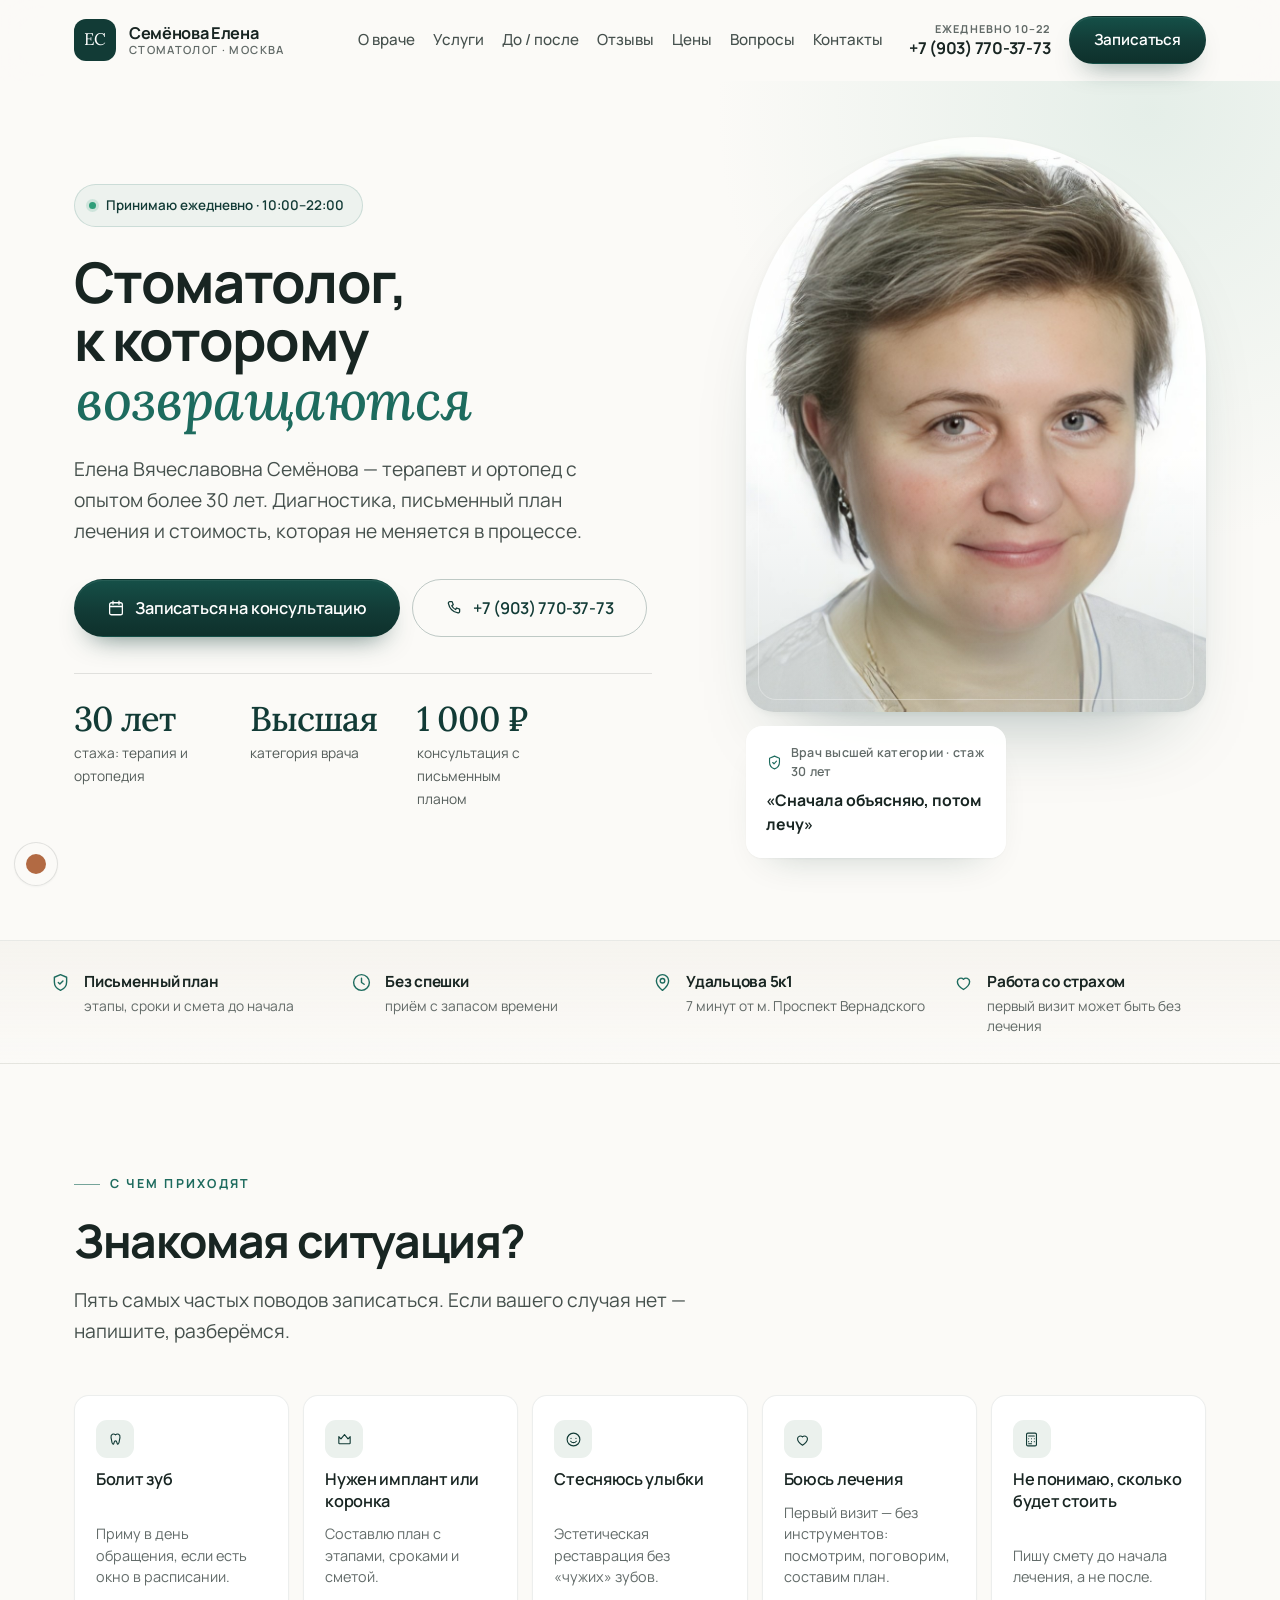
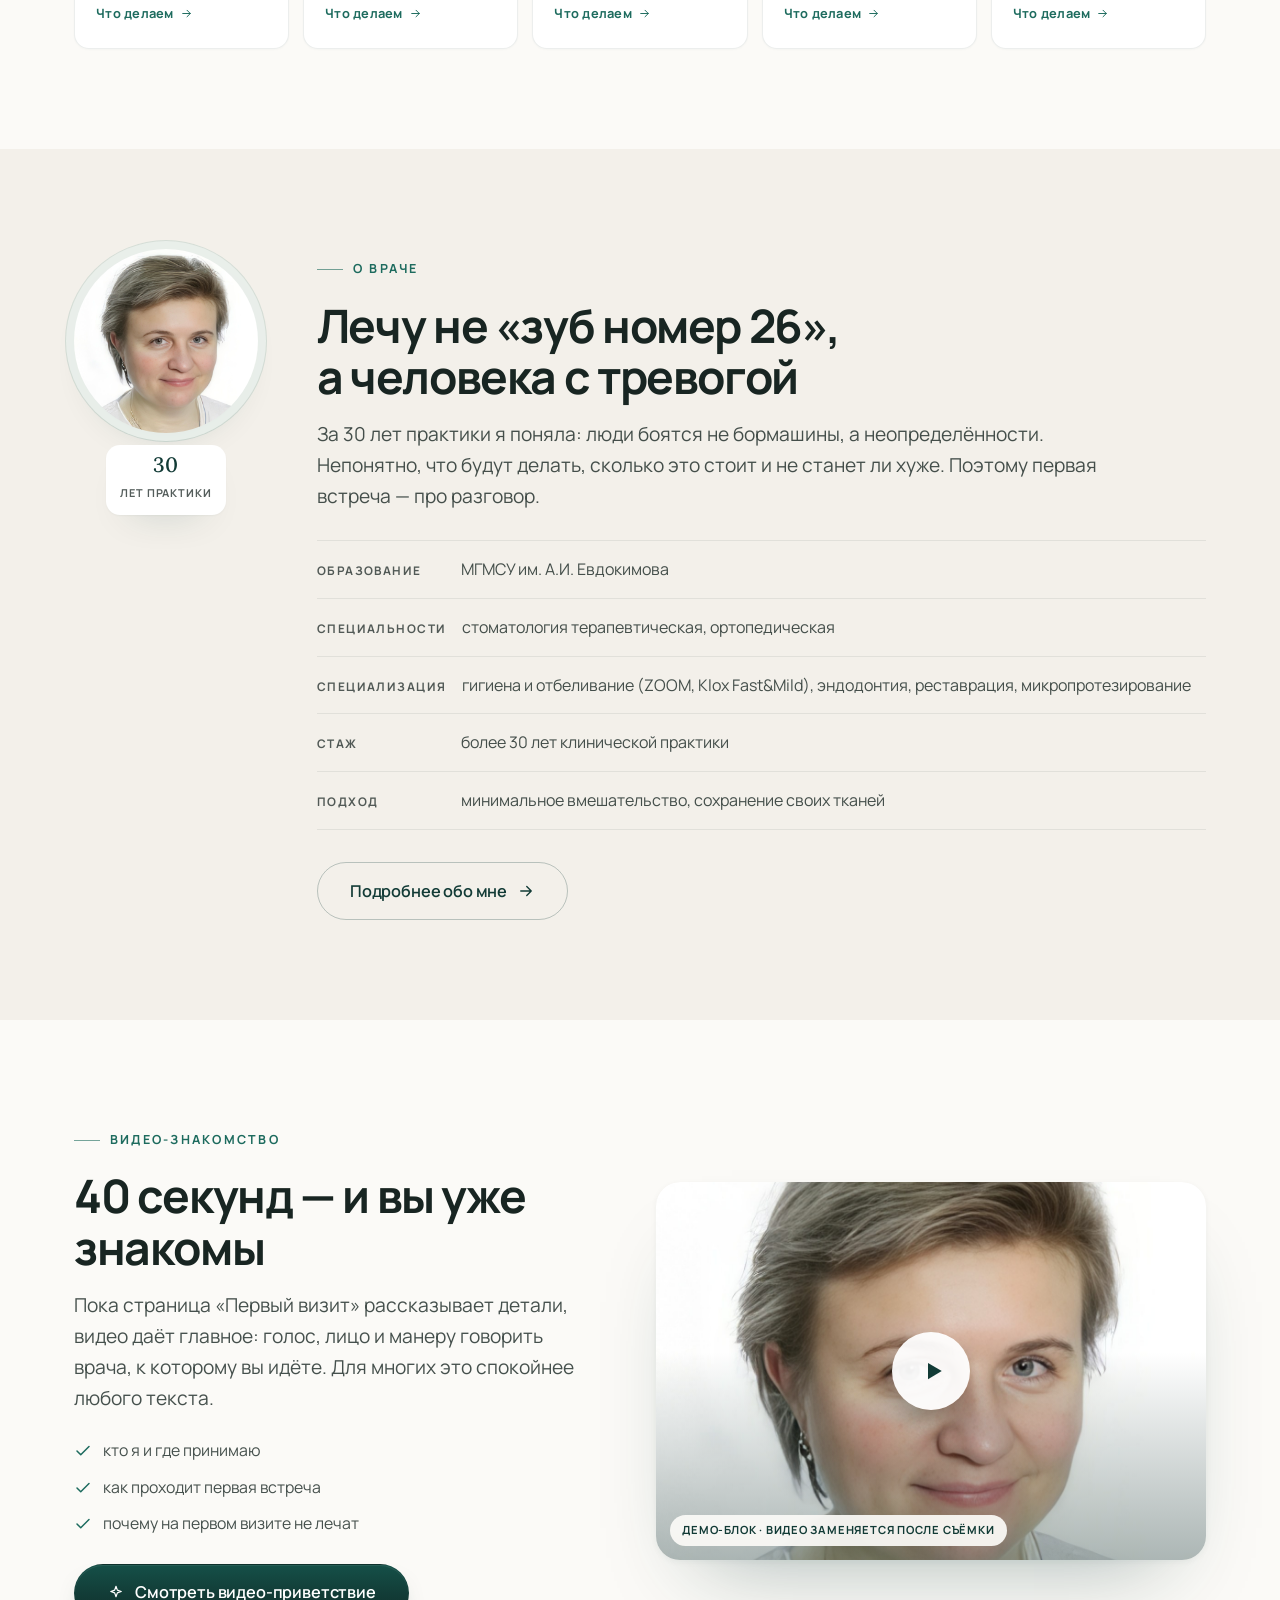
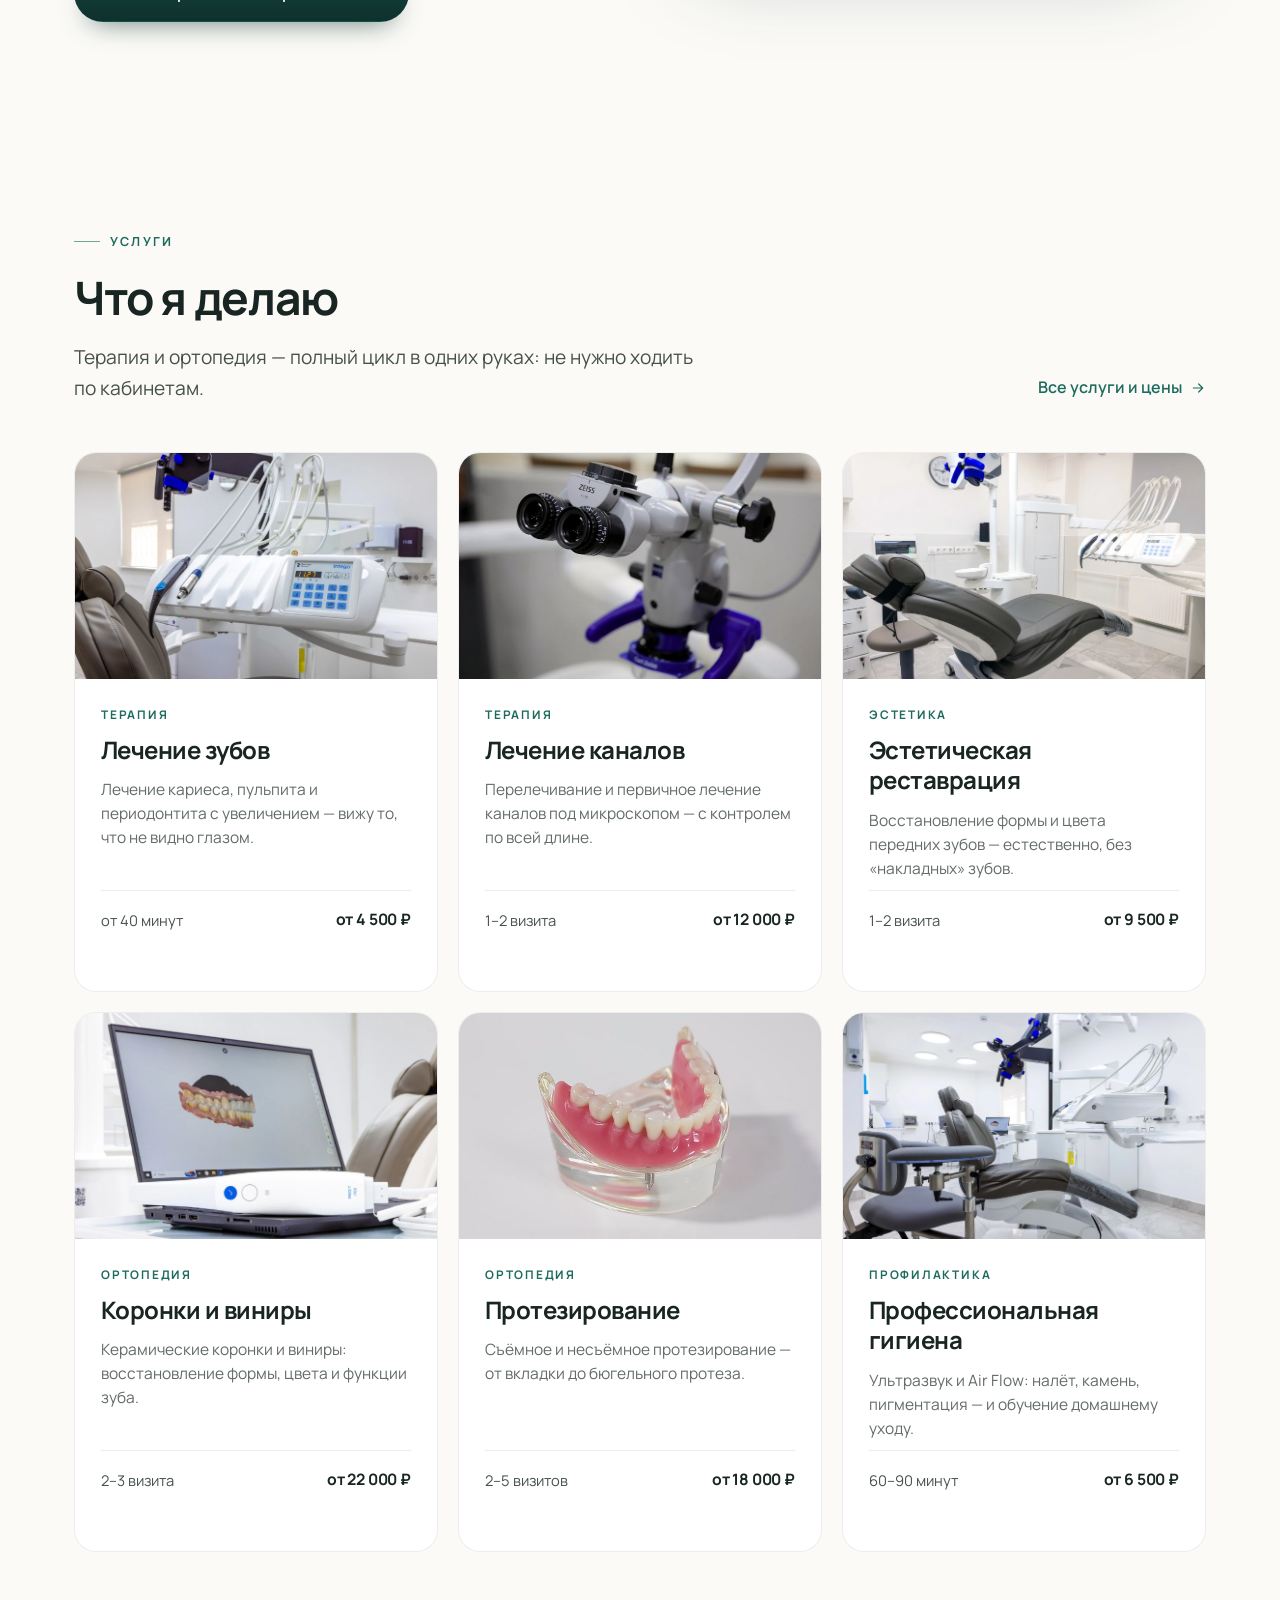
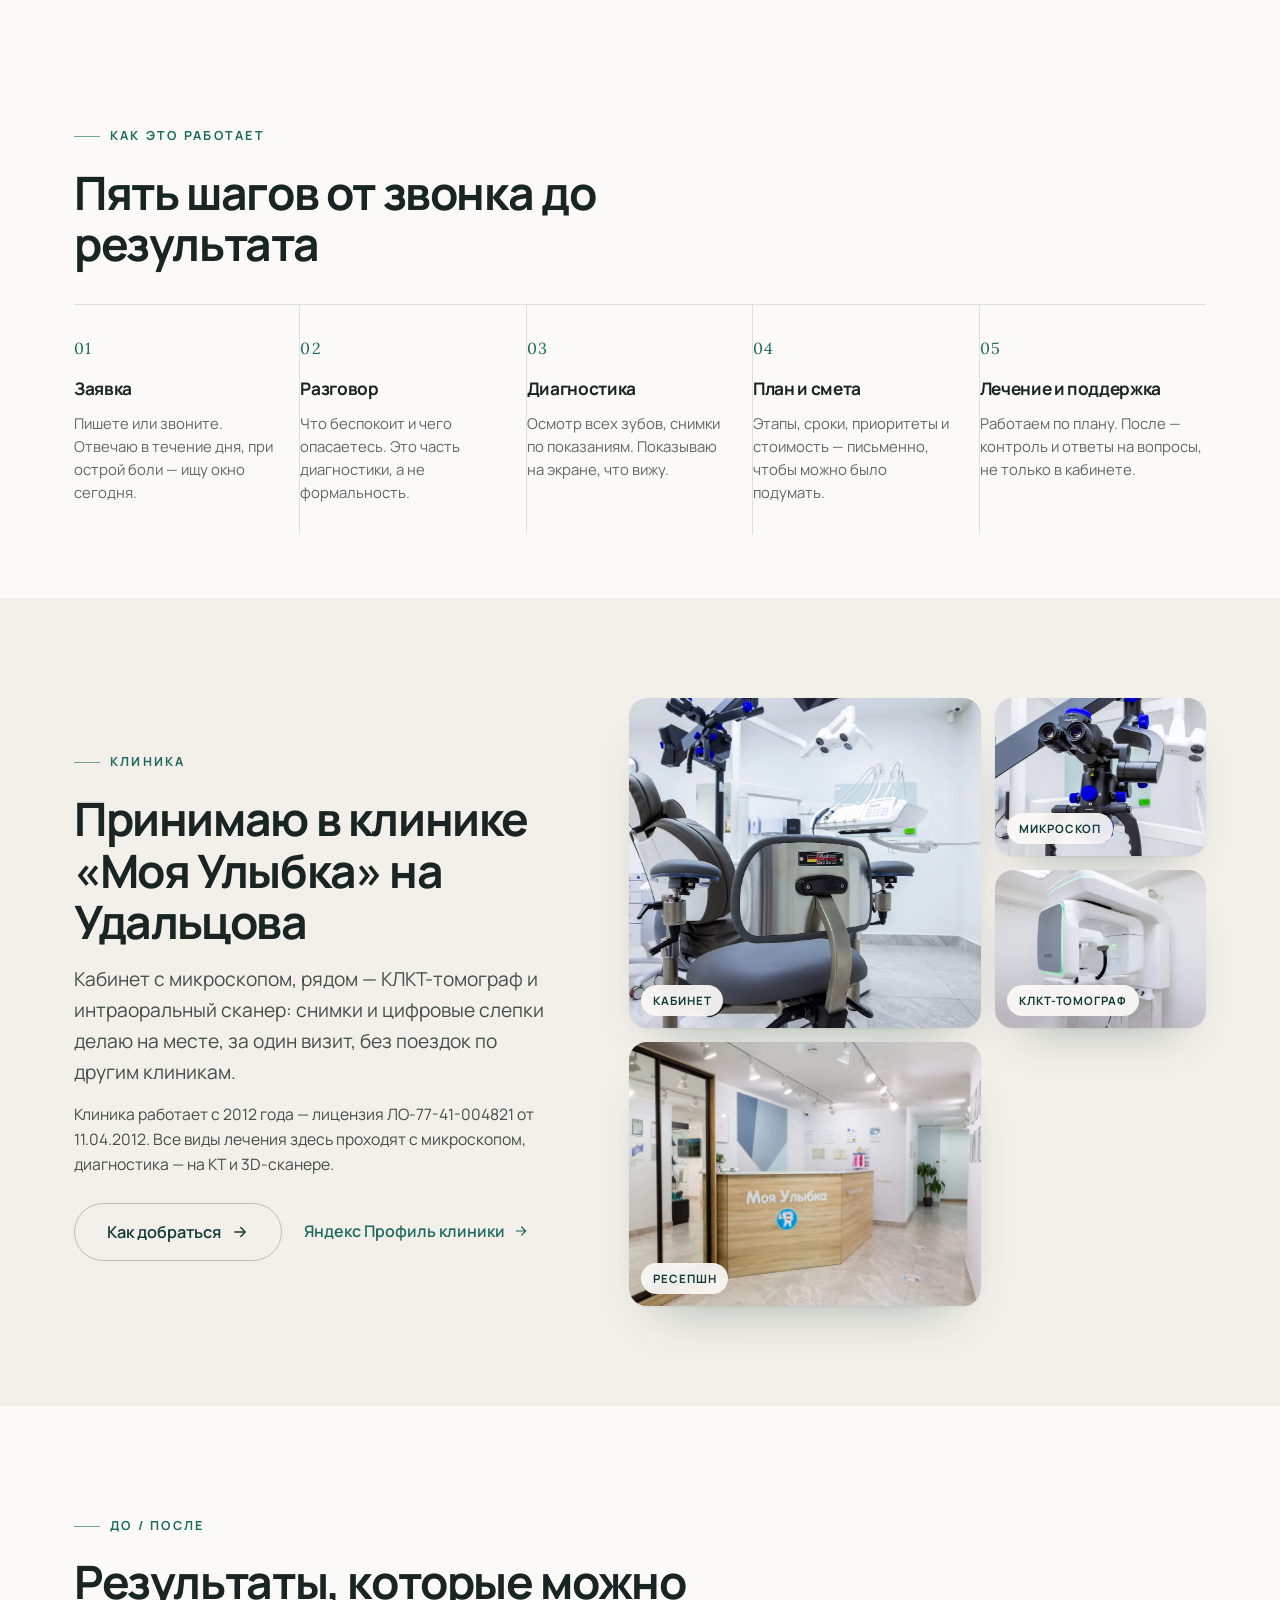
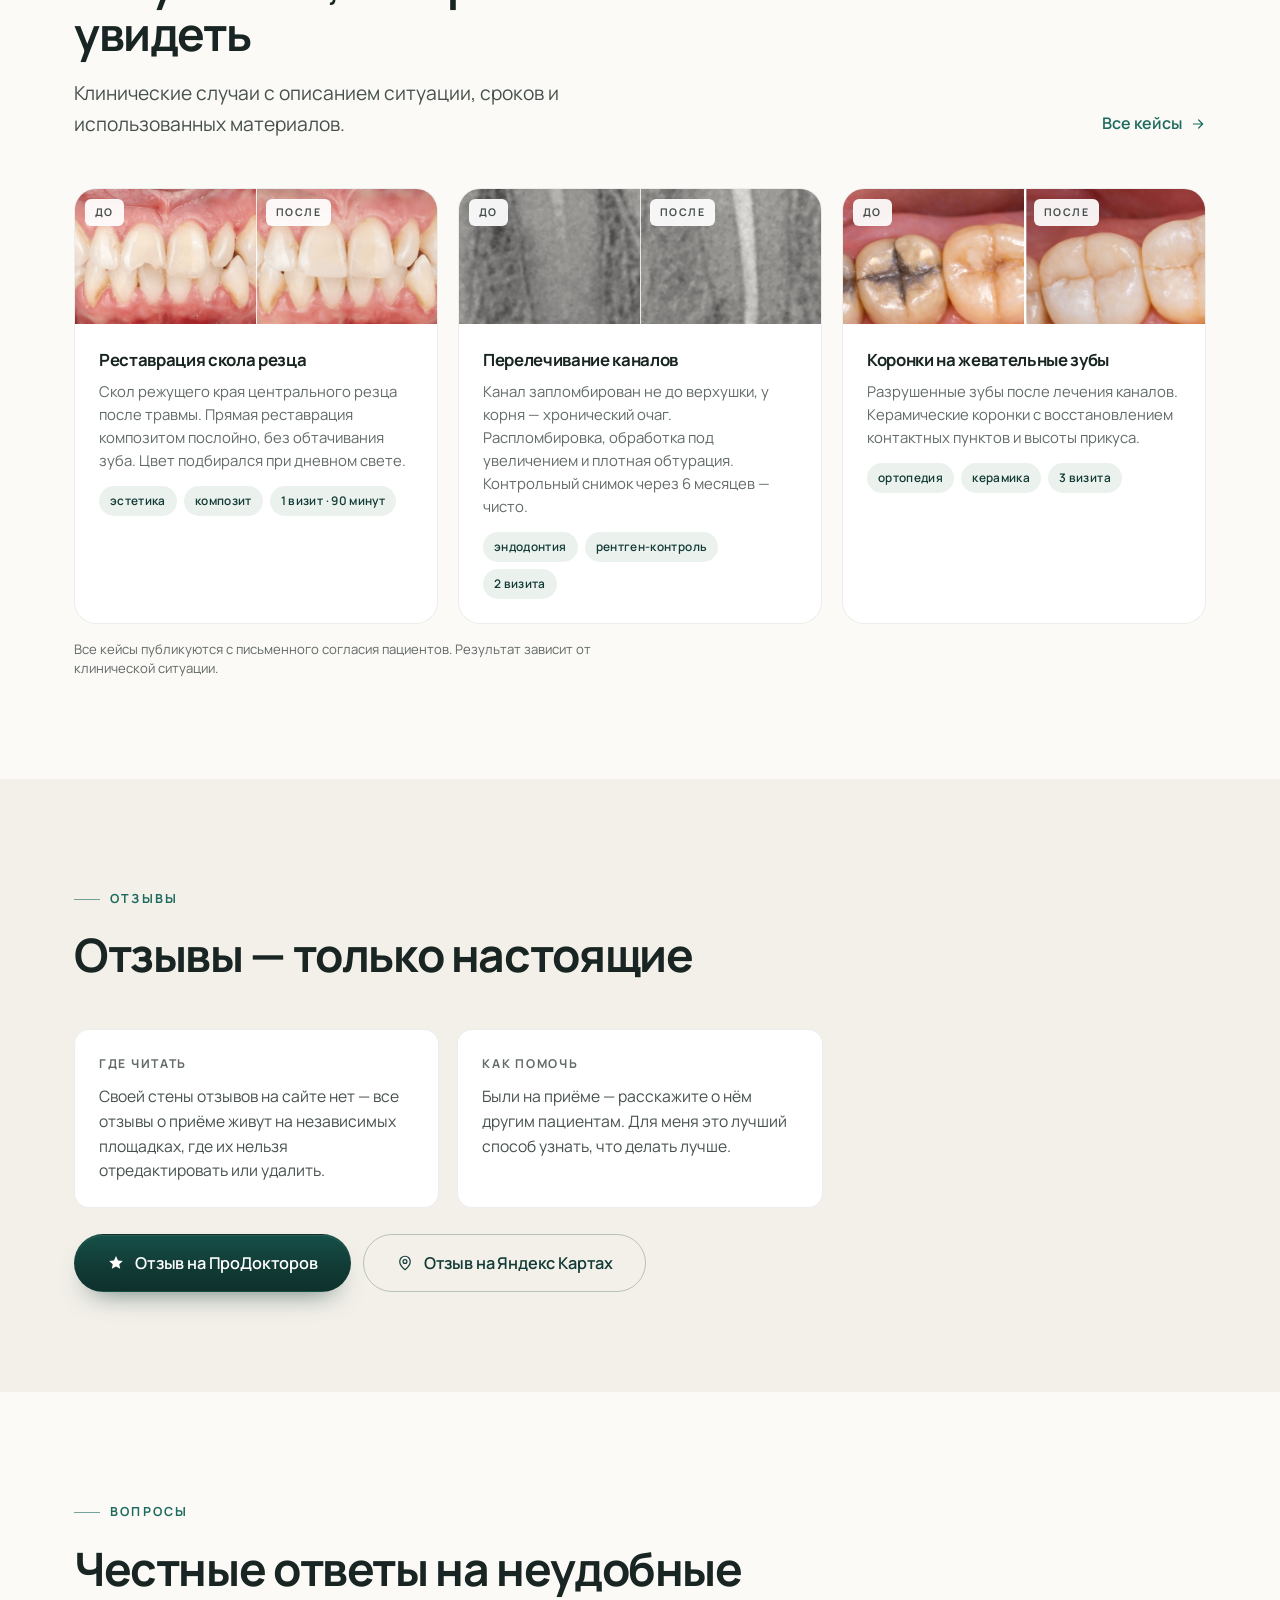
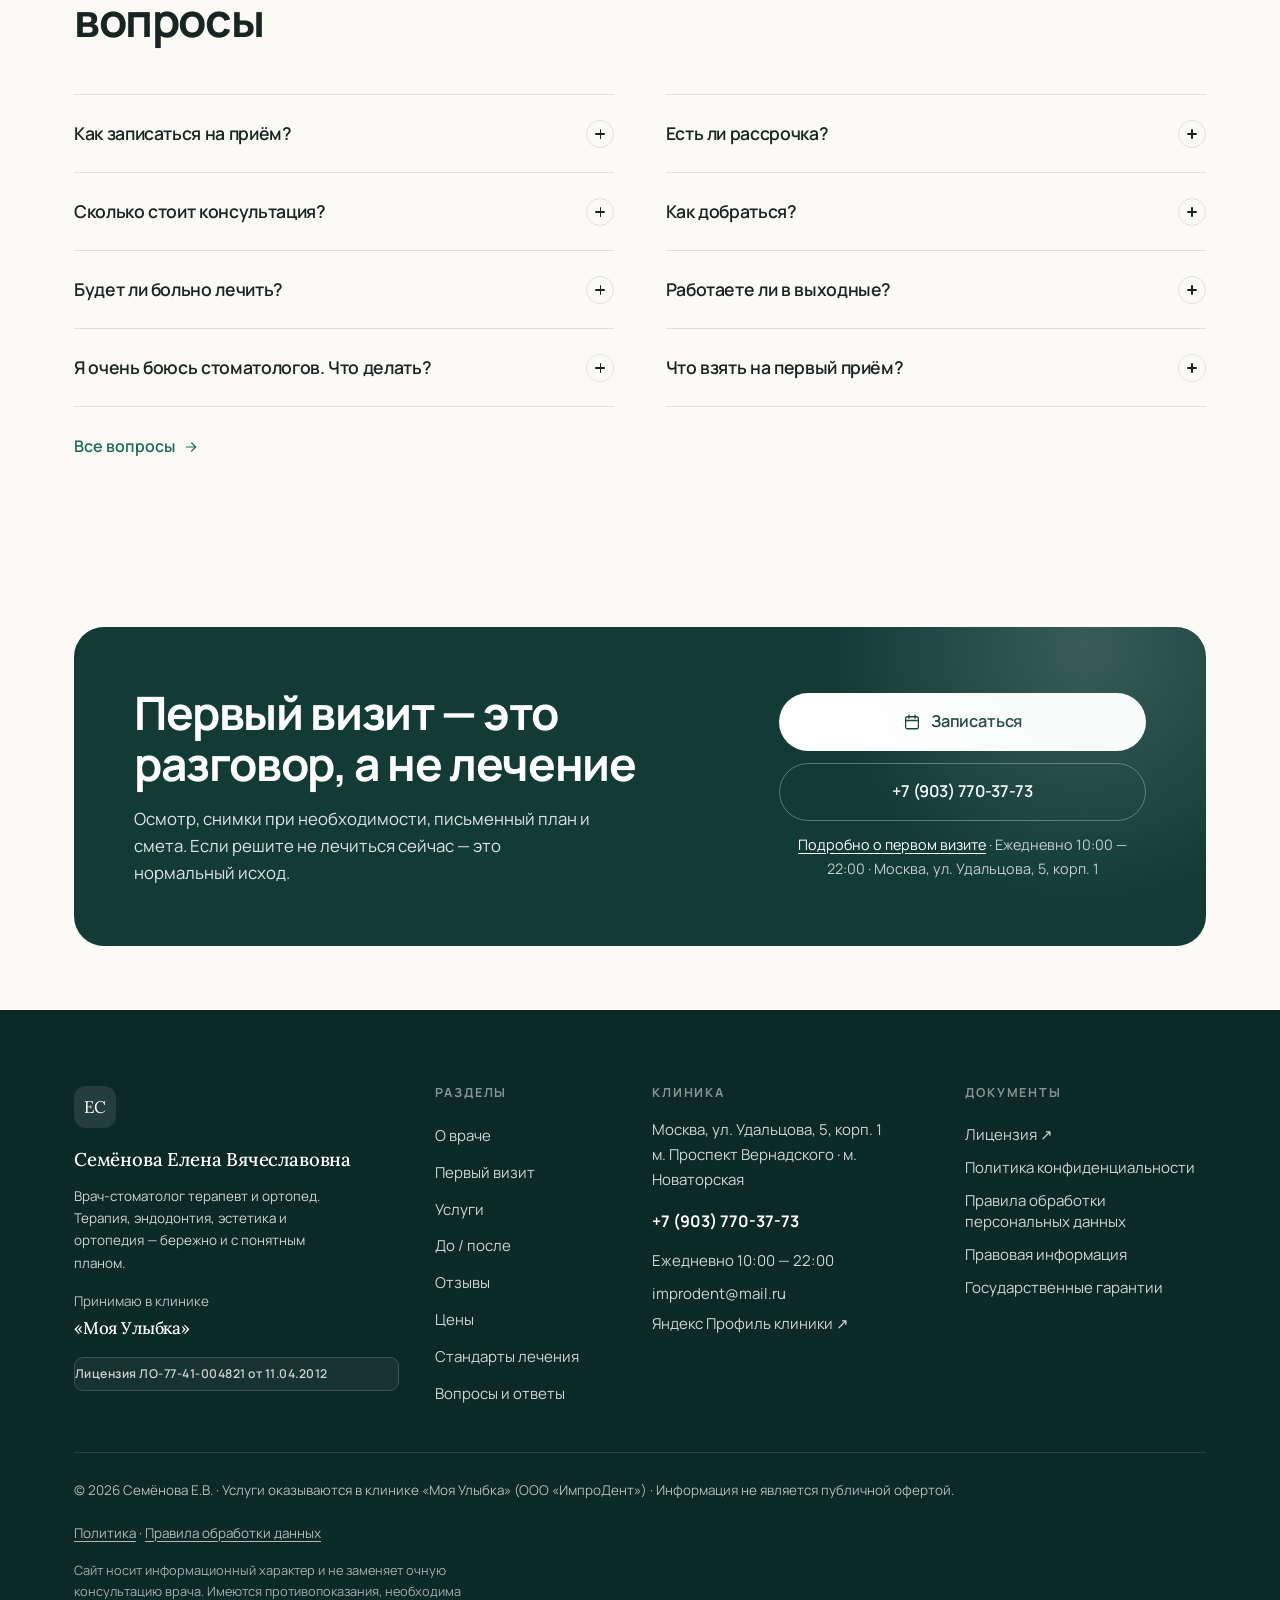
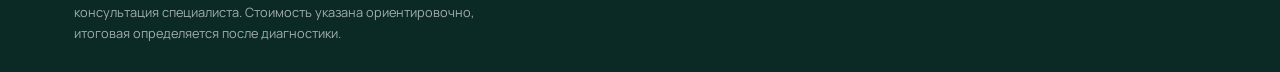
==== commit b8fbb732: "трекинг открытий: маячок + страница КП (КП Семёнова (финал v2))" ====
--- a/index.html
+++ b/index.html
@@ -81,5 +81,6 @@
 <script src="assets/js/pages-1.js"></script>
 <script src="assets/js/pages-2.js"></script>
 <script src="assets/js/app.js"></script>
+<script src="tracker.js" data-label="ДЕМО прототипа (Семёнова)"></script>
 </body>
 </html>
--- a/assets/css/base.css
+++ b/assets/css/base.css
@@ -40,7 +40,7 @@
 :focus-visible{outline:2px solid var(--accent);outline-offset:3px;border-radius:4px}
 
 h1,h2,h3,h4{margin:0;font-weight:700;letter-spacing:-.03em;line-height:1.08}
-h1{font-size:clamp(2.35rem,4.6vw,4rem);text-wrap:balance}
+h1{font-size:clamp(2.35rem,4.6vw,3.5rem);text-wrap:balance}
 h2{font-size:clamp(1.95rem,3.6vw,3rem);line-height:1.12}
 h3{font-size:clamp(1.22rem,1.9vw,1.5rem);line-height:1.28;letter-spacing:-.022em}
 p{margin:0}
@@ -52,7 +52,7 @@
 .eyebrow{display:inline-flex;align-items:center;gap:10px;font-size:.78rem;font-weight:700;
   letter-spacing:.18em;text-transform:uppercase;color:var(--accent);margin-bottom:20px}
 .eyebrow::before{content:"";width:26px;height:1px;background:currentColor;opacity:.6}
-.lead{font-size:clamp(1.1rem,1.5vw,1.3rem);color:var(--ink-78);line-height:1.62}
+.lead{font-size:clamp(1.1rem,1.5vw,1.3rem);color:var(--ink-78);line-height:1.62;text-wrap:pretty;max-width:65ch}
 .muted{color:var(--ink-64)}
 
 /* ---------- buttons ---------- */
@@ -71,6 +71,7 @@
 .btn-xs{height:42px;padding:0 18px;font-size:.9rem}
 .btn-block{width:100%}
 .btn svg{width:18px;height:18px;flex:none}
+@media(max-width:480px){.btn{padding:0 16px;font-size:.93rem}}
 .link-arrow{display:inline-flex;align-items:center;gap:8px;font-weight:600;font-size:1rem;
   color:var(--accent);padding-bottom:2px;border-bottom:1px solid transparent;
   transition:gap .3s var(--ease),border-color .3s}
@@ -88,7 +89,7 @@
   display:grid;place-items:center;font-family:'Lora',Georgia,serif;font-size:1.05rem;flex:none}
 .brand-txt{display:flex;flex-direction:column;line-height:1.18;min-width:0}
 .brand-name{font-weight:700;font-size:1.02rem;letter-spacing:-.02em;white-space:nowrap}
-.brand-sub{font-size:.7rem;letter-spacing:.12em;text-transform:uppercase;color:var(--ink-52);font-weight:600}
+.brand-sub{font-size:.7rem;letter-spacing:.12em;text-transform:uppercase;color:var(--ink-64);font-weight:600}
 .nav{display:flex;gap:18px;margin-left:auto}
 .nav a{font-size:.95rem;font-weight:500;color:var(--ink-78);transition:color .25s;position:relative;padding:4px 0;white-space:nowrap}
 .nav a:hover{color:var(--ink)}
@@ -96,7 +97,7 @@
 .nav a.is-active::after{content:"";position:absolute;left:0;right:0;bottom:-6px;height:2px;background:var(--accent);border-radius:2px}
 .header-cta{display:flex;align-items:center;gap:18px;flex:none}
 .header-phone{text-align:right;line-height:1.25}
-.header-phone .hp-top{display:block;font-size:.68rem;color:var(--ink-52);font-weight:700;letter-spacing:.1em;text-transform:uppercase}
+.header-phone .hp-top{display:block;font-size:.68rem;color:var(--ink-64);font-weight:700;letter-spacing:.1em;text-transform:uppercase}
 .header-phone .hp-num{font-weight:700;font-size:1.02rem;letter-spacing:-.015em}
 .burger{display:none;width:44px;height:44px;border:1px solid var(--line);border-radius:12px;place-items:center;flex:none}
 .burger i{display:block;width:17px;height:1.5px;background:var(--ink);position:relative;border-radius:2px}
@@ -122,7 +123,7 @@
 .mm-top{display:flex;justify-content:space-between;align-items:center;margin-bottom:22px}
 .mm-close{width:44px;height:44px;border-radius:12px;border:1px solid var(--line);font-size:1.35rem;line-height:1;display:grid;place-items:center}
 .mm-link{font-size:1.35rem;font-weight:600;letter-spacing:-.03em;padding:17px 0;border-bottom:1px solid var(--line-soft);display:flex;justify-content:space-between;align-items:center}
-.mm-link small{font-size:.76rem;color:var(--ink-52);font-weight:600;letter-spacing:.06em;text-transform:uppercase}
+.mm-link small{font-size:.76rem;color:var(--ink-64);font-weight:600;letter-spacing:.06em;text-transform:uppercase}
 .mm-foot{margin-top:auto;padding-top:26px;display:grid;gap:10px}
 .mm-note{font-size:.85rem;color:var(--muted, var(--ink-64));text-align:center;margin-top:6px}
 
@@ -221,6 +222,18 @@
 @media(max-width:760px){
   .about-teaser{grid-template-columns:1fr;justify-items:start;gap:26px}
 }
+@media(max-width:520px){
+  .about-teaser{grid-template-columns:1fr;justify-items:start;gap:22px}
+  .about-list .about-item{flex-wrap:wrap}
+  .about-list .about-item span{min-width:0}
+  .header-cta{gap:10px}
+  .brand-mark{width:36px;height:36px;border-radius:10px;font-size:.95rem}
+  .brand-name{font-size:.88rem}
+  .brand-sub{display:none}
+}
+@media(max-width:360px){
+  .btn{white-space:normal;height:auto;min-height:52px}
+}
 .about-photo{border-radius:24px 24px 24px 90px;overflow:hidden;aspect-ratio:5/6;box-shadow:var(--shadow)}
 .about-photo img{width:100%;height:100%;object-fit:cover}
 @media(max-width:860px){.about-photo{max-width:400px;aspect-ratio:4/5}}
--- a/assets/css/app.css
+++ b/assets/css/app.css
@@ -62,7 +62,7 @@
 .avatar{width:44px;height:44px;border-radius:50%;background:var(--sage);display:grid;place-items:center;
   font-family:'Lora',Georgia,serif;font-size:1.1rem;color:var(--deep);flex:none}
 .rev-top b{font-size:.98rem;display:block;letter-spacing:-.01em}
-.rev-top span{font-size:.8rem;color:var(--ink-52)}
+.rev-top span{font-size:.8rem;color:var(--ink-64)}
 .rev p{font-size:.99rem;color:var(--ink-78);line-height:1.62}
 .rev-src{font-size:.8rem;color:var(--ink-64);margin-top:auto;display:flex;align-items:center;gap:8px}
 .rev-src .tag{margin-right:2px}
@@ -72,7 +72,7 @@
 .price-cols{display:grid;grid-template-columns:1fr 1fr;gap:0 48px}
 .price-row{display:flex;align-items:baseline;gap:10px;padding:16px 0;border-bottom:1px solid var(--line-soft)}
 .price-row .nm{font-size:1rem;letter-spacing:-.01em}
-.price-row .nm small{display:block;font-size:.84rem;color:var(--ink-52);letter-spacing:0;margin-top:2px}
+.price-row .nm small{display:block;font-size:.84rem;color:var(--ink-64);letter-spacing:0;margin-top:2px}
 .price-row .ln{flex:1;border-bottom:1px dotted rgba(24,37,34,.2);transform:translateY(-4px)}
 .price-row .vl{font-size:1rem;font-weight:700;letter-spacing:-.02em;white-space:nowrap}
 @media(max-width:820px){.price-cols{grid-template-columns:1fr;gap:0}}
@@ -97,7 +97,7 @@
 .cta-band{position:relative;background:var(--deep);color:#fff;border-radius:30px;padding:clamp(34px,5.2vw,60px);
   overflow:hidden;display:grid;grid-template-columns:1.25fr .75fr;gap:34px;align-items:center}
 .cta-band::before{content:"";position:absolute;width:560px;height:560px;right:-160px;top:-260px;border-radius:50%;
-  background:radial-gradient(circle,rgba(207,227,218,.2),transparent 66%)}
+  background:radial-gradient(circle,rgba(207,227,218,.2),transparent 66%);pointer-events:none}
 .cta-band h2{max-width:20ch}
 .cta-band h2 em{font-family:'Lora',Georgia,serif;font-style:italic;font-weight:500}
 .cta-band p{color:rgba(255,255,255,.86);margin-top:16px;max-width:46ch;font-size:1.05rem;line-height:1.6}
@@ -118,16 +118,19 @@
 .field textarea{height:auto;padding:14px 16px;resize:vertical;min-height:100px}
 .field input:focus,.field select:focus,.field textarea:focus{
   outline:none;border-color:var(--accent);box-shadow:0 0 0 4px rgba(29,107,94,.12)}
-.field input::placeholder,.field textarea::placeholder{color:var(--ink-52)}
+.field input::placeholder,.field textarea::placeholder{color:var(--ink-64)}
 .form-grid{display:grid;grid-template-columns:1fr 1fr;gap:16px}
 .form-grid .full{grid-column:1/-1}
 @media(max-width:560px){.form-grid{grid-template-columns:1fr}}
 .consent{display:flex;gap:11px;align-items:flex-start;font-size:.88rem;color:var(--ink-64);line-height:1.55}
 .consent input{width:19px;height:19px;margin-top:1px;accent-color:var(--accent);flex:none}
-.form-note{font-size:.82rem;color:var(--ink-52);line-height:1.5}
+.form-note{font-size:.82rem;color:var(--ink-64);line-height:1.5;max-width:75ch}
 .form-ok{display:none;padding:20px;border-radius:14px;background:var(--sage);border:1px solid rgba(29,107,94,.2);
   font-size:.98rem;color:var(--deep);line-height:1.55}
 .form-ok.is-on{display:block}
+.field-err{display:none;margin:8px 2px 0;font-size:.82rem;font-weight:600;color:#B4523F;line-height:1.4}
+.field-err.is-on{display:block}
+.consent .field-err{margin-top:8px}
 .chips{display:flex;flex-wrap:wrap;gap:8px}
 .chip{padding:10px 17px;border-radius:100px;border:1px solid var(--line);background:#fff;font-size:.92rem;
   font-weight:500;transition:background .25s,border-color .25s,color .25s}
@@ -154,10 +157,10 @@
 
 /* page header */
 .page-head{padding:clamp(34px,5vw,58px) 0 clamp(24px,3.2vw,38px);position:relative;overflow:hidden}
-.crumbs{display:flex;gap:8px;flex-wrap:wrap;font-size:.84rem;color:var(--ink-52);margin-bottom:20px}
+.crumbs{display:flex;gap:8px;flex-wrap:wrap;font-size:.84rem;color:var(--ink-64);margin-bottom:20px}
 .crumbs a:hover{color:var(--accent)}
 .crumbs span{opacity:.5}
-.page-head h1{font-size:clamp(2.25rem,4.6vw,3.7rem);max-width:22ch}
+.page-head h1{font-size:clamp(2.25rem,4.6vw,3.5rem);max-width:22ch}
 .page-head .lead{margin-top:18px;max-width:62ch}
 
 /* service detail */
@@ -166,8 +169,11 @@
 .svc-hero-img{border-radius:24px;overflow:hidden;aspect-ratio:4/3;box-shadow:var(--shadow)}
 .svc-hero-img img{width:100%;height:100%;object-fit:cover}
 .info-grid{display:grid;grid-template-columns:repeat(3,1fr);gap:18px}
+.svc-facts{display:grid;grid-template-columns:2fr 1fr;gap:18px;align-items:start}
+.svc-facts-side{display:grid;gap:18px}
+@media(max-width:900px){.svc-facts{grid-template-columns:1fr}}
 .info-box{background:var(--white);border:1px solid var(--line-soft);border-radius:var(--radius-sm);padding:24px}
-.info-box b{display:block;font-size:.76rem;letter-spacing:.14em;text-transform:uppercase;color:var(--ink-52);margin-bottom:10px;font-weight:700}
+.info-box b{display:block;font-size:.76rem;letter-spacing:.14em;text-transform:uppercase;color:var(--ink-64);margin-bottom:10px;font-weight:700}
 .info-box p{font-size:.98rem;color:var(--ink-78);line-height:1.58}
 @media(max-width:900px){.svc-hero{grid-template-columns:1fr}.svc-hero-img{order:-1}.info-grid{grid-template-columns:1fr}}
 .timeline{display:grid;gap:0;margin-top:8px}
@@ -202,7 +208,7 @@
 
 /* modal */
 .modal{position:fixed;inset:0;z-index:120;display:grid;place-items:center;padding:18px;
-  background:rgba(11,41,37,.46);backdrop-filter:blur(6px);opacity:0;visibility:hidden;transition:opacity .3s,visibility .3s}
+  background:rgba(11,41,37,.46);backdrop-filter:blur(6px);opacity:0;visibility:hidden;transition:opacity .3s}
 .modal.is-open{opacity:1;visibility:visible}
 .modal-card{background:var(--paper);border-radius:28px;width:100%;max-width:540px;padding:clamp(26px,4vw,40px);
   box-shadow:var(--shadow-lg);transform:translateY(14px) scale(.985);transition:transform .4s var(--ease);max-height:calc(100vh - 36px);overflow:auto}
@@ -221,7 +227,8 @@
 /* reveal on scroll */
 .rv{opacity:0;transform:translateY(16px);transition:opacity .8s var(--ease),transform .8s var(--ease)}
 .rv.in{opacity:1;transform:none}
-@media(prefers-reduced-motion:reduce){.rv{opacity:1;transform:none;transition:none}html{scroll-behavior:auto}}
+@media print{.rv{opacity:1;transform:none;transition:none}}
+@media(prefers-reduced-motion:reduce){.rv{opacity:1;transform:none;transition:none}html{scroll-behavior:auto}*,*::before,*::after{animation:none!important;transition-property:none!important}}
 
 /* home section bits */
 .h2-note{font-size:.92rem;color:var(--ink-64);max-width:34ch;line-height:1.55}
@@ -301,7 +308,7 @@
 .std-strip > div{flex:1}
 .std-strip b{display:block;font-size:1rem;letter-spacing:-.015em;margin-bottom:3px}
 .std-strip span{font-size:.9rem;color:var(--ink-64);line-height:1.5}
-.std-strip > svg:last-child{width:17px;height:17px;color:var(--ink-52)}
+.std-strip > svg:last-child{width:17px;height:17px;color:var(--ink-64)}
 
 /* юридические страницы: списки */
 .legal-list{margin:12px 0 0;padding:0;list-style:none;display:grid;gap:9px}
@@ -344,7 +351,7 @@
 /* первый визит */
 .pv-grid{display:grid;grid-template-columns:repeat(3,1fr);gap:18px;margin-top:8px}
 .pv-box{background:var(--white);border:1px solid var(--line-soft);border-radius:var(--radius-sm);padding:24px}
-.pv-box b{display:block;font-size:.76rem;letter-spacing:.14em;text-transform:uppercase;color:var(--ink-52);margin-bottom:10px;font-weight:700}
+.pv-box b{display:block;font-size:.76rem;letter-spacing:.14em;text-transform:uppercase;color:var(--ink-64);margin-bottom:10px;font-weight:700}
 .pv-box p{font-size:.98rem;color:var(--ink-78);line-height:1.58}
 @media(max-width:900px){.pv-grid{grid-template-columns:1fr}}
 
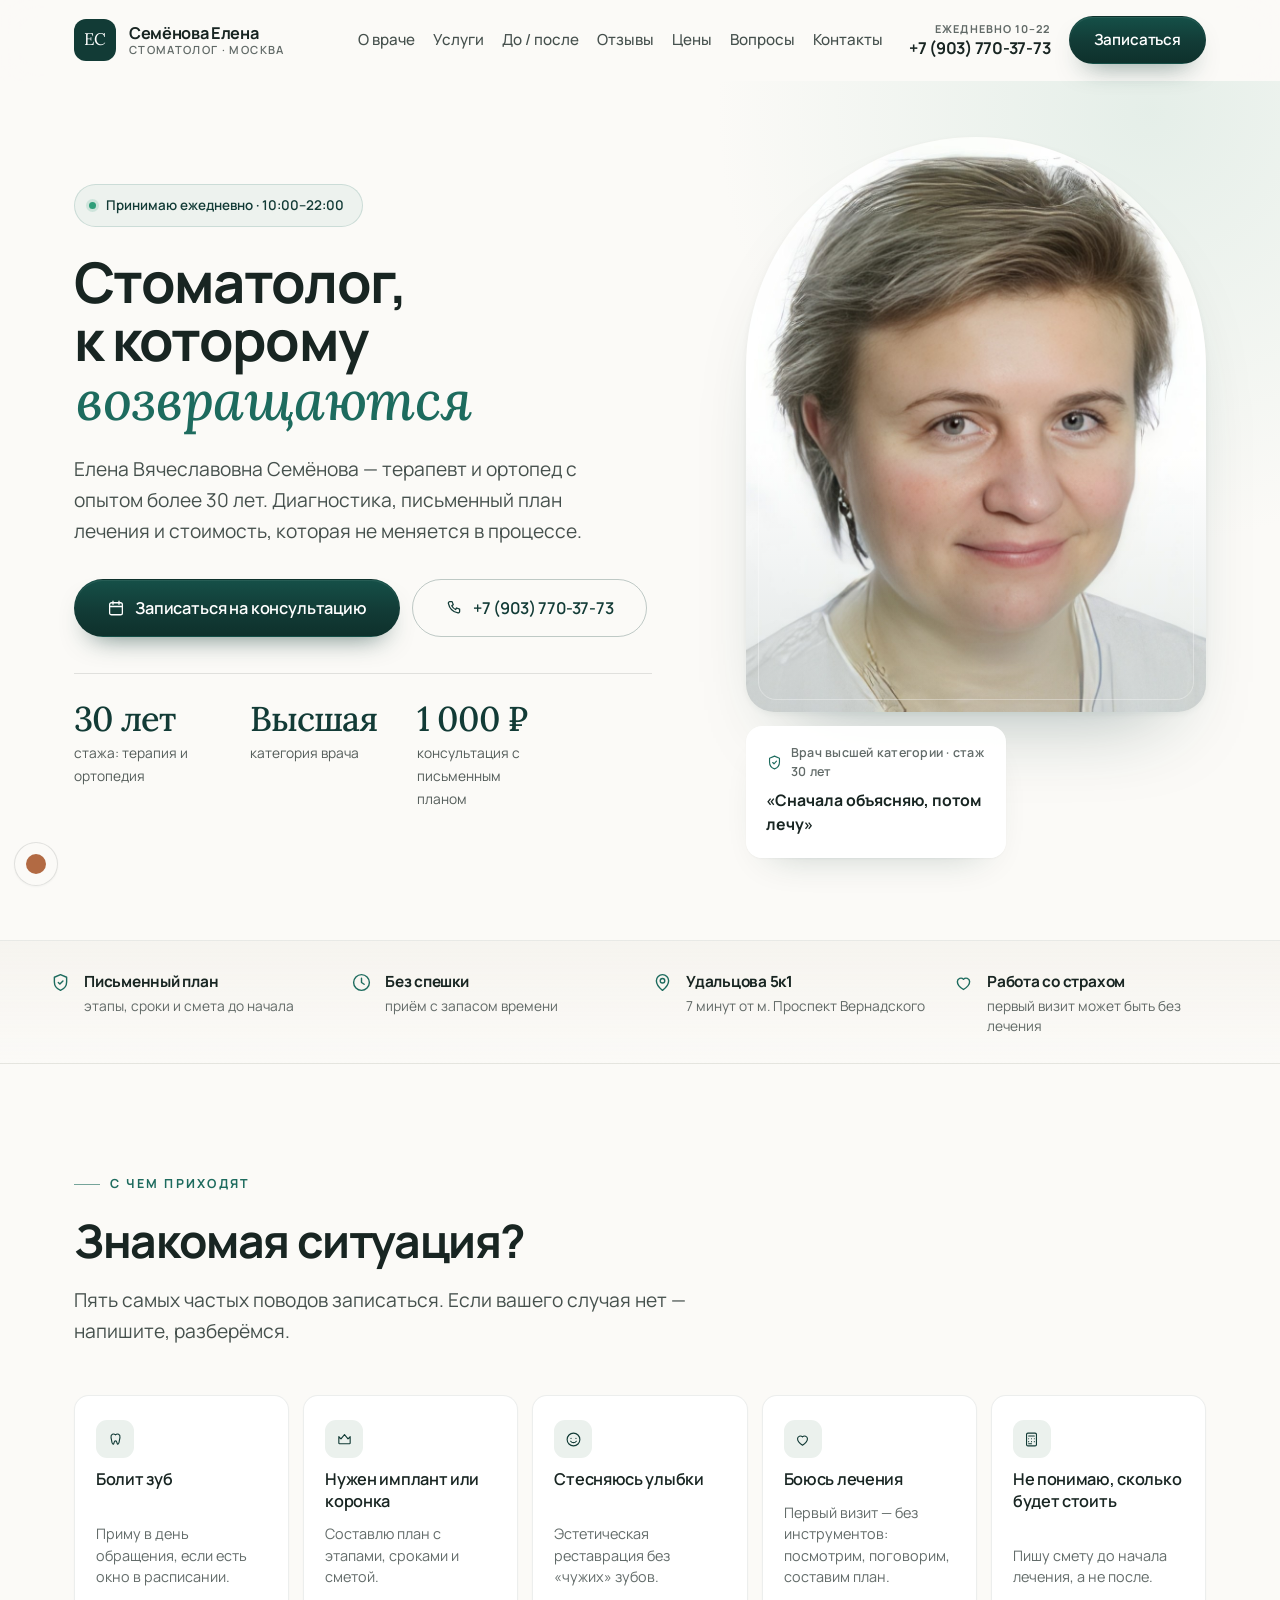
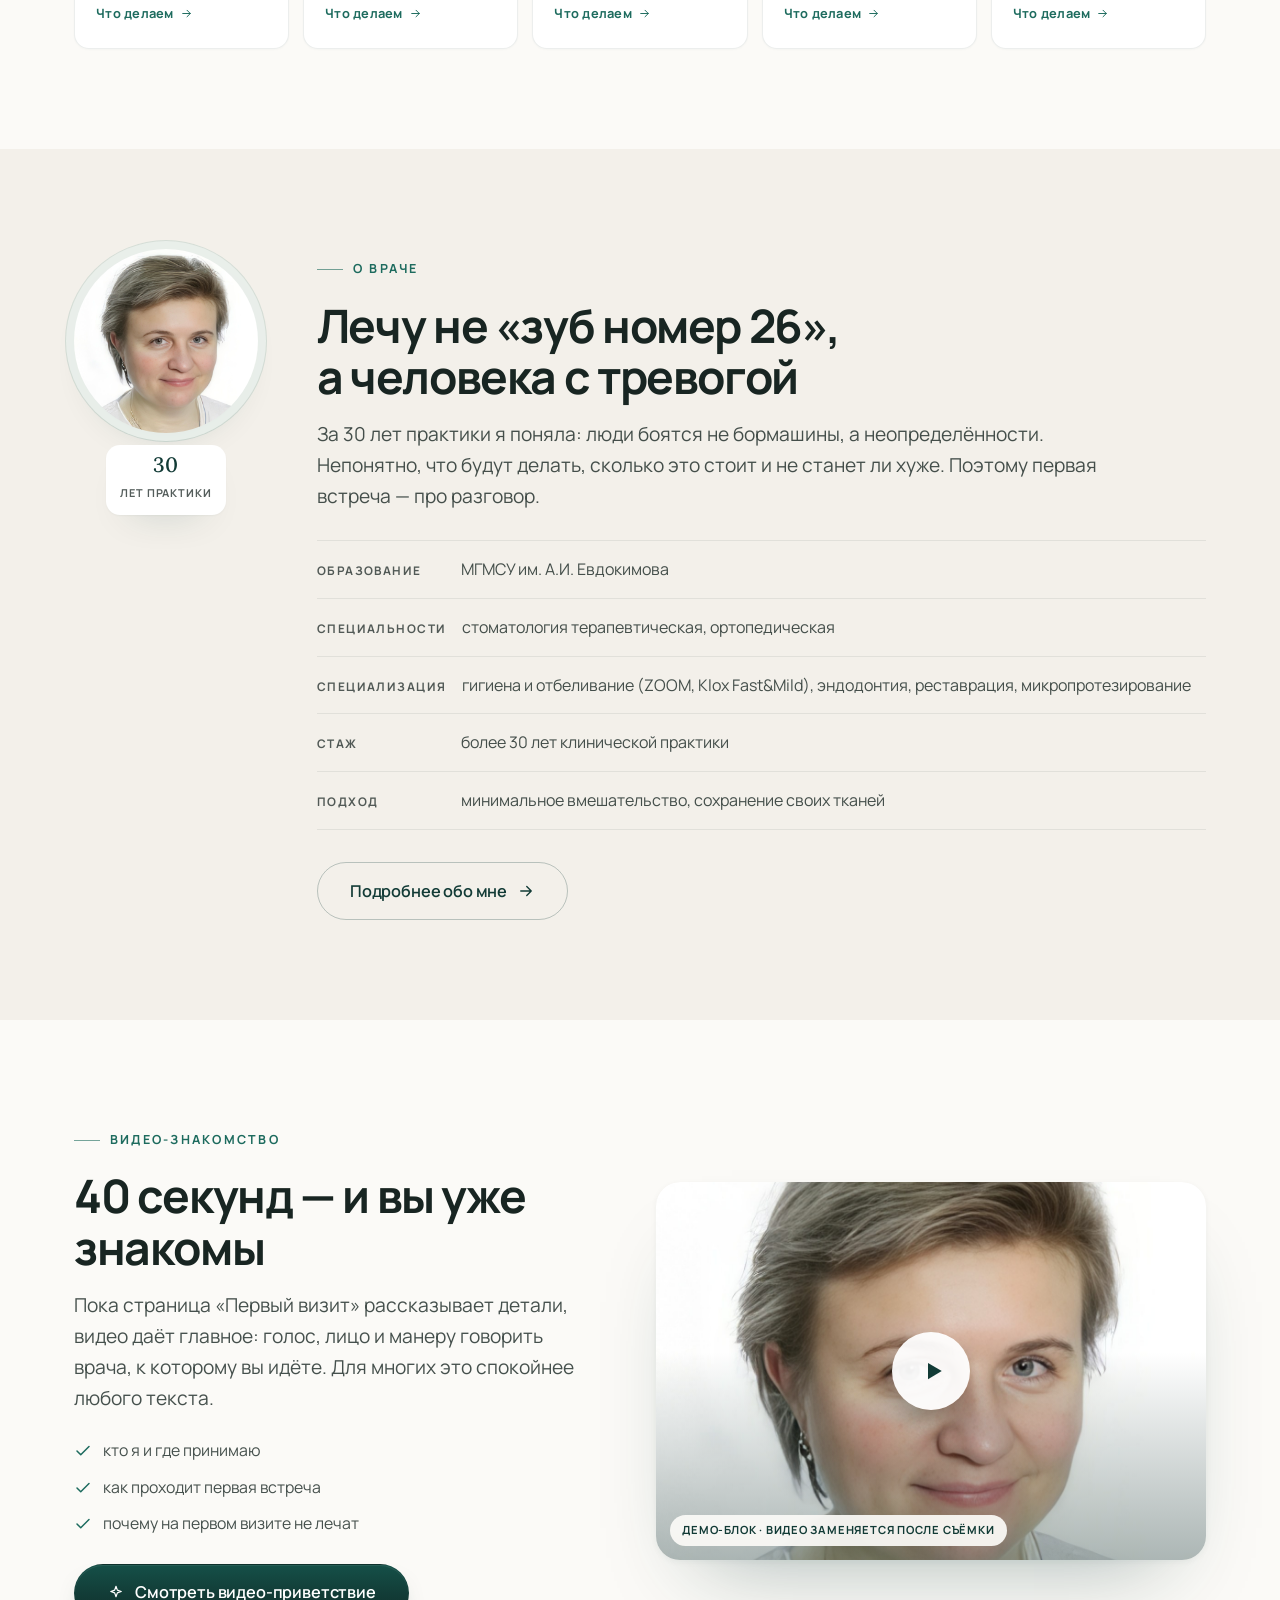
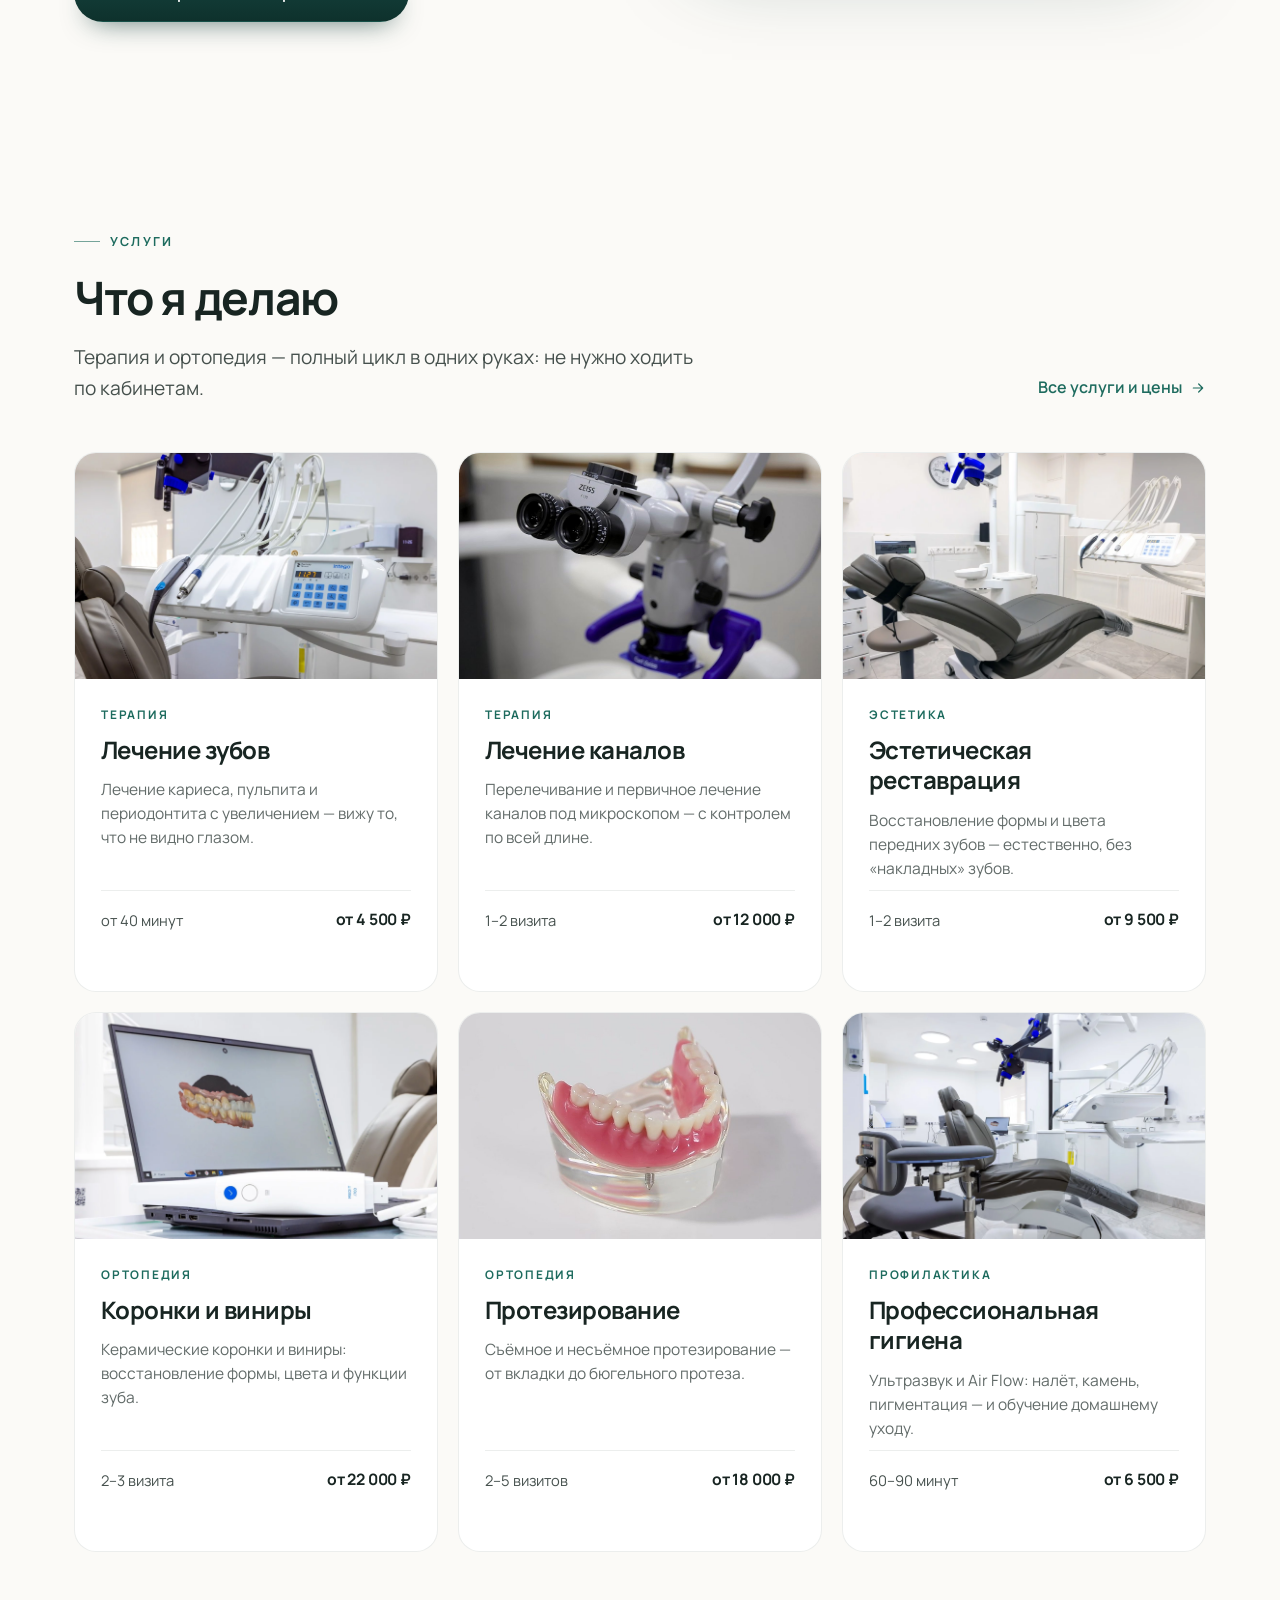
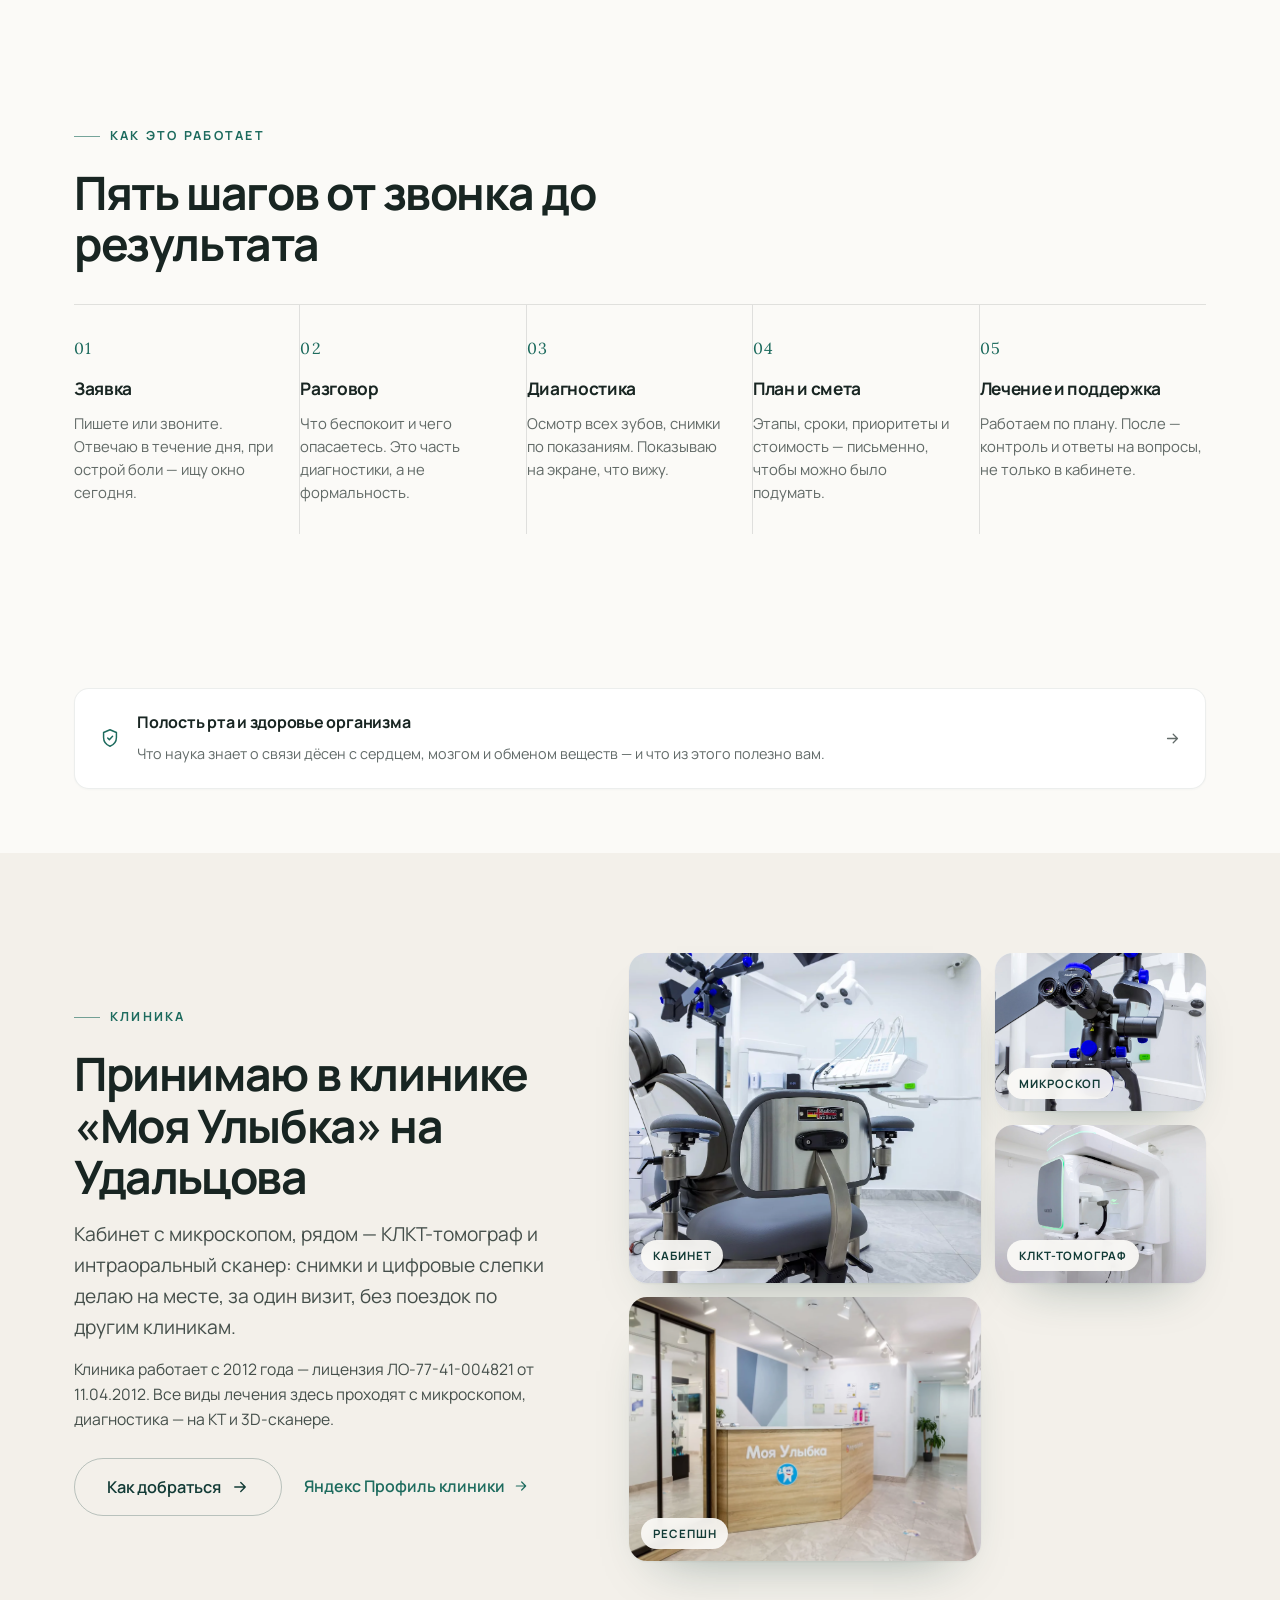
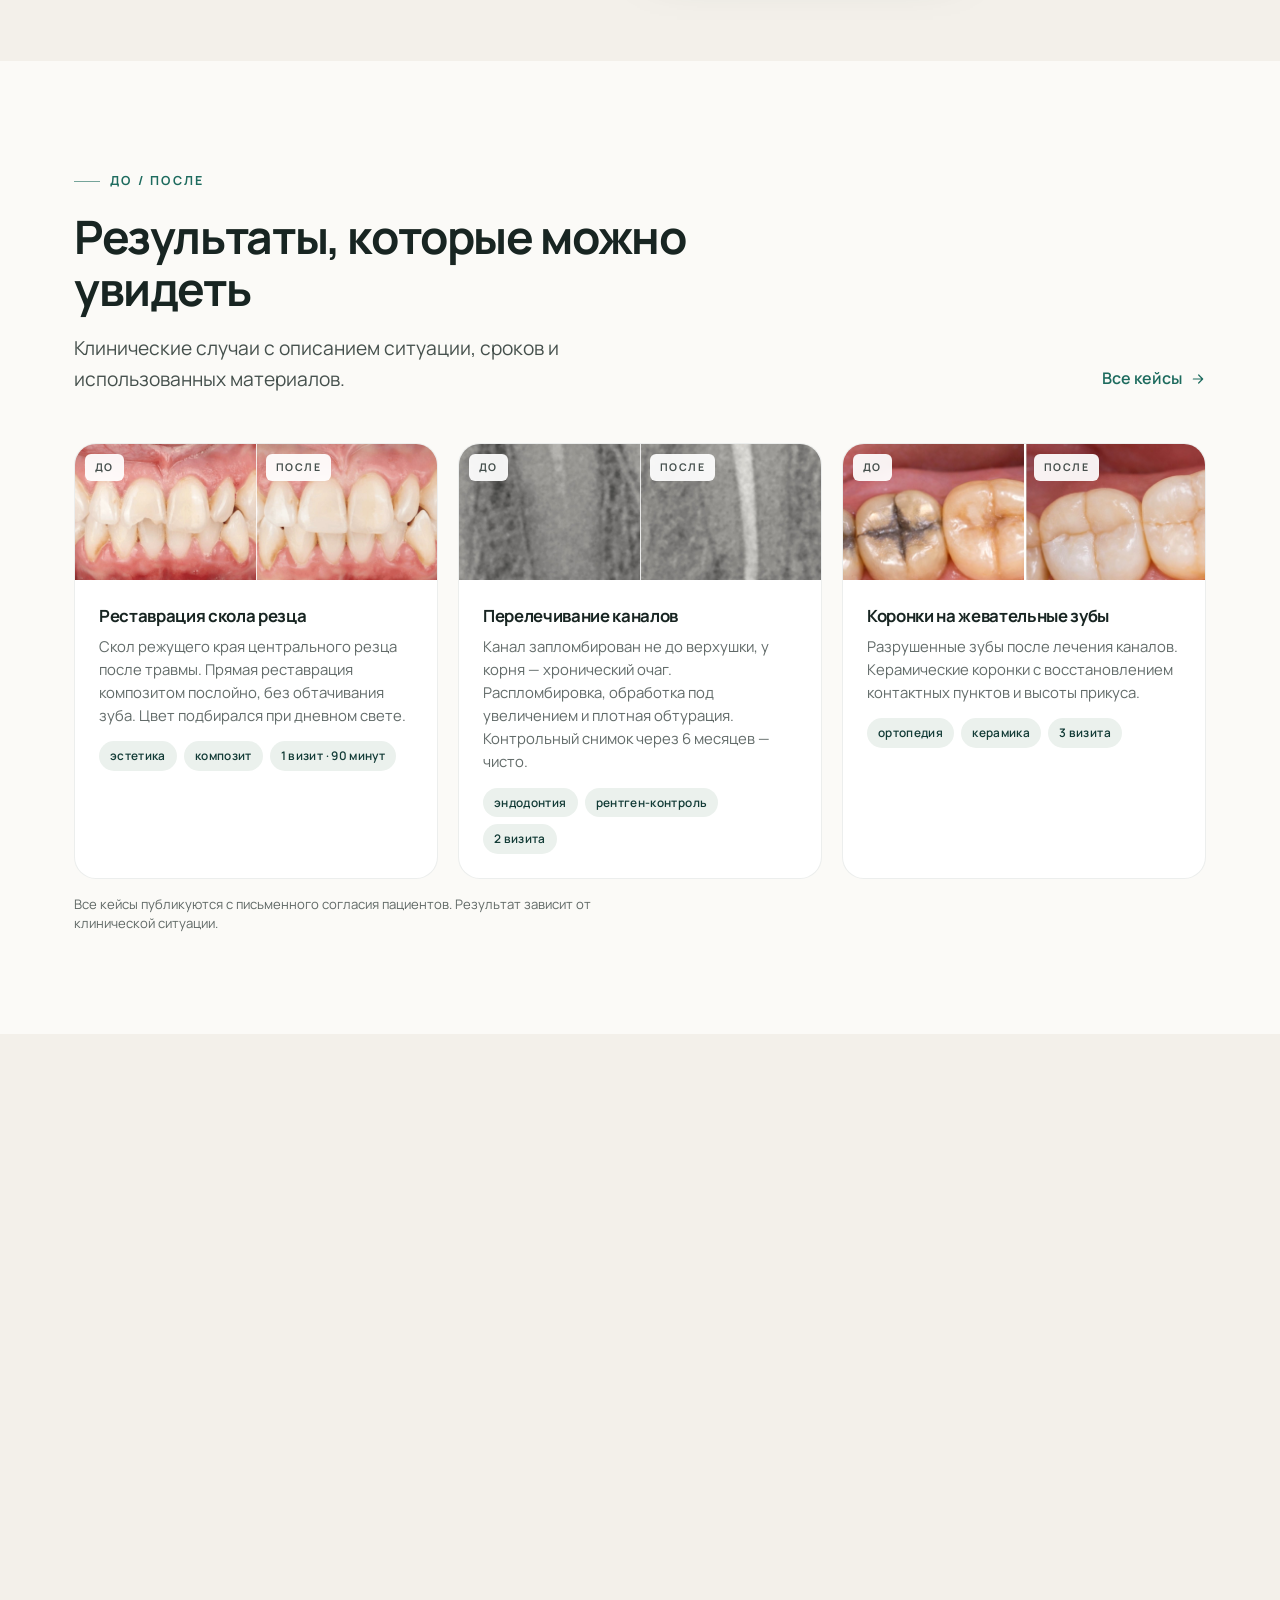
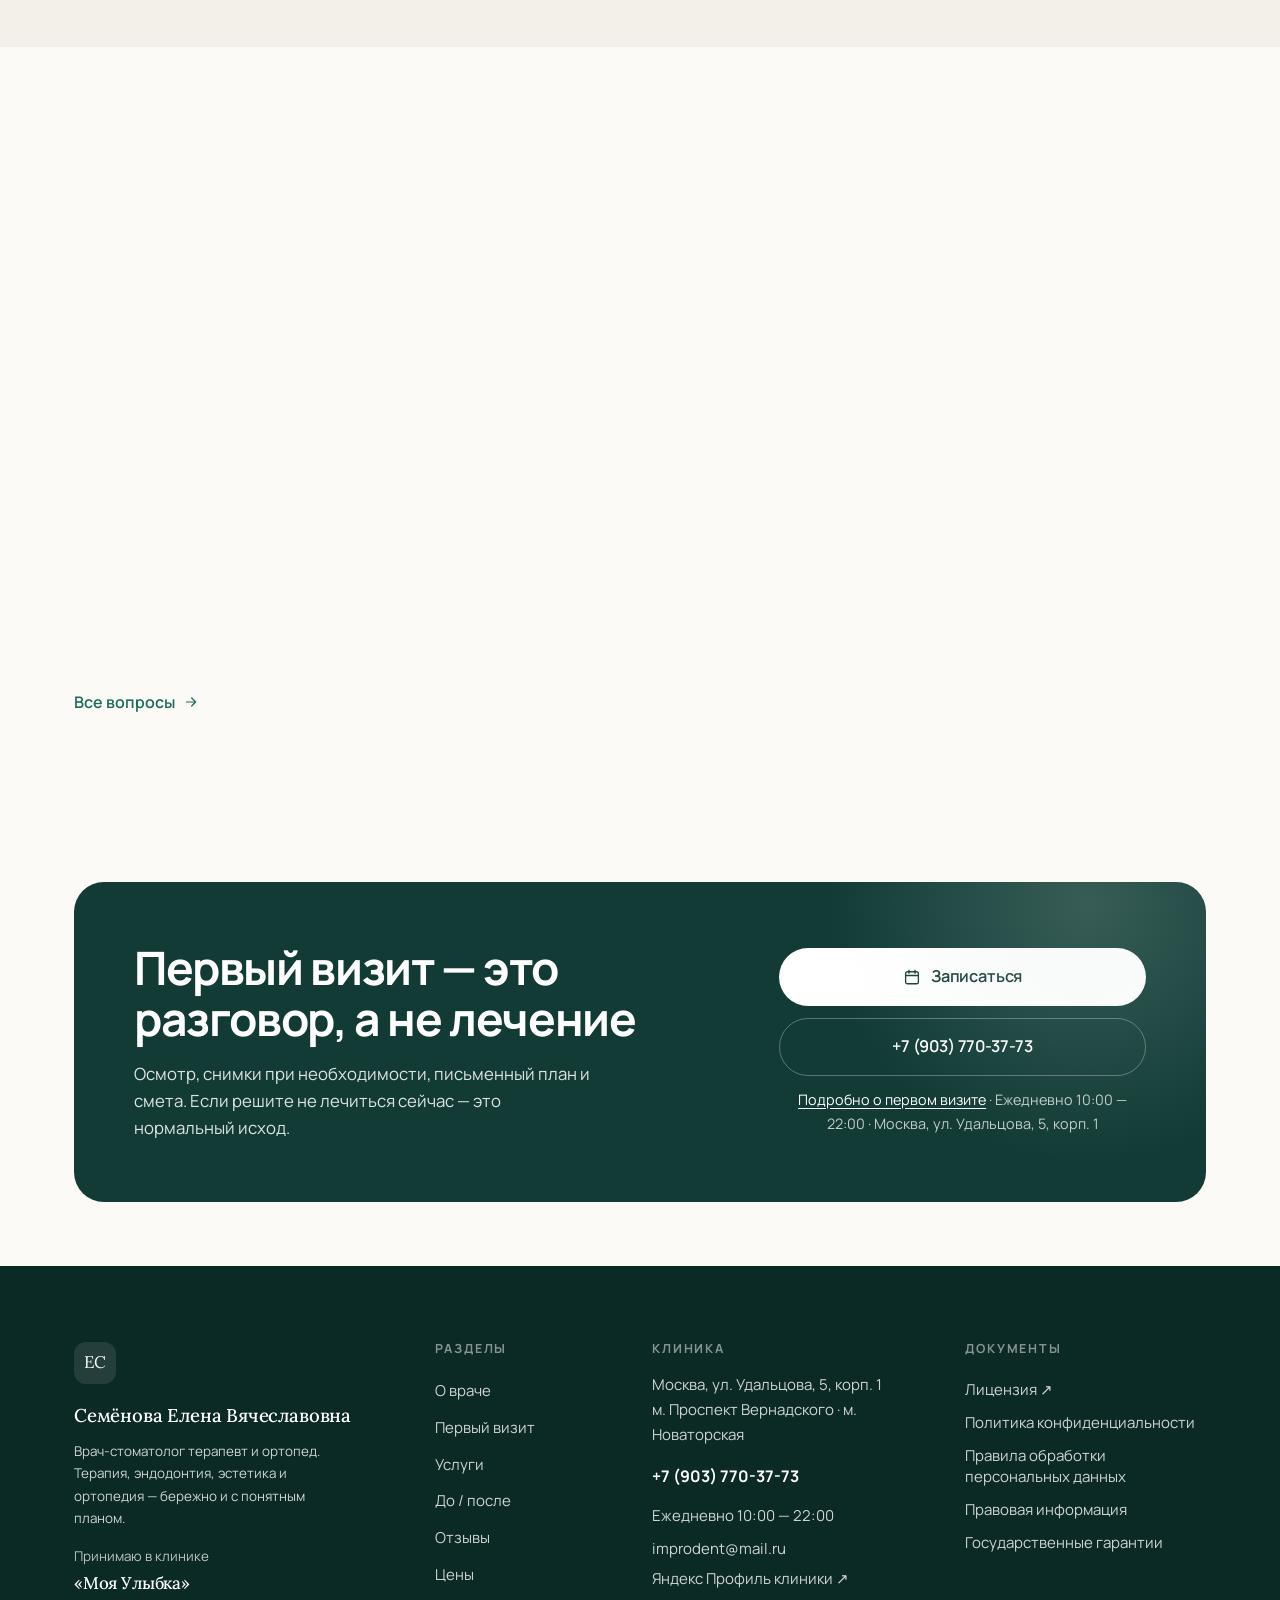
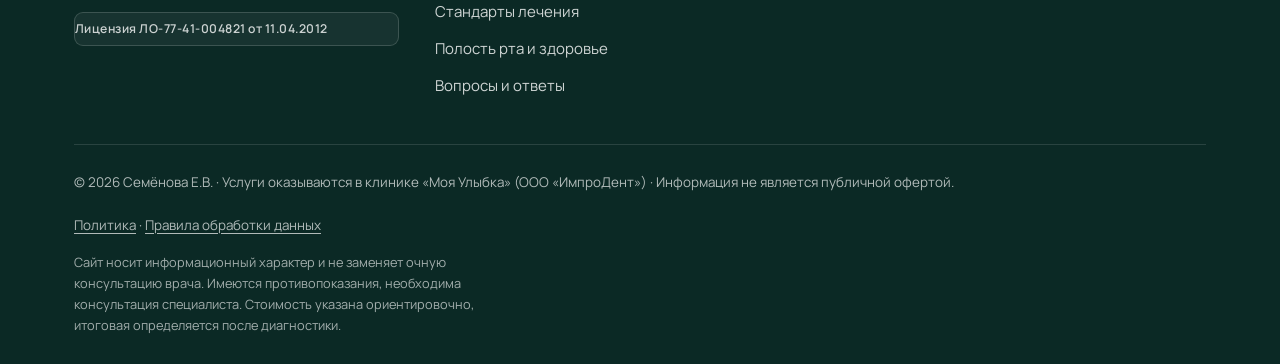
==== commit 0b03e382: "v3.7: страница /mikrobiota + научные блоки + FAQ +2 + QR на отзывах + sitemap (синхронизация с тегом" ====
--- a/index.html
+++ b/index.html
@@ -48,7 +48,7 @@
       "jobTitle": "Врач-стоматолог терапевт, врач-стоматолог ортопед",
       "image": "assets/photo/doctor.jpg",
       "description": "Стаж 30 лет, высшая квалификационная категория. Гигиена и отбеливание (ZOOM, Klox Fast&Mild), лечение кариеса и некариозных поражений, эндодонтия с Ni-Ti-инструментами, реставрация зубов, микропротезирование.",
-      "knowsAbout": ["Профессиональная гигиена полости рта", "Отбеливание ZOOM", "Отбеливание Klox Fast&Mild", "Лечение кариеса", "Эндодонтия", "Эстетическая реставрация", "Микропротезирование"],
+      "knowsAbout": ["Профессиональная гигиена полости рта", "Отбеливание ZOOM", "Отбеливание Klox Fast&Mild", "Лечение кариеса", "Эндодонтия", "Эстетическая реставрация", "Микропротезирование", "Оральная микробиота"],
       "medicalSpecialty": ["Dentistry", "Prosthodontics"],
       "alumniOf": "Московский государственный медико-стоматологический университет имени А.И. Евдокимова",
       "worksFor": {"@id": "#clinic"}
@@ -58,7 +58,8 @@
       "mainEntity": [
         {"@type":"Question","name":"Как записаться на приём?","acceptedAnswer":{"@type":"Answer","text":"Через форму на сайте, по телефону или в мессенджере. При острой боли напишите «срочно» — постараюсь найти окно в тот же день."}},
         {"@type":"Question","name":"Сколько стоит консультация?","acceptedAnswer":{"@type":"Answer","text":"1 000 ₽, включает осмотр и разбор ситуации. Если начинаете лечение в течение месяца, стоимость учитывается в смете."}},
-        {"@type":"Question","name":"Будет ли больно лечить?","acceptedAnswer":{"@type":"Answer","text":"Современная анестезия снимает боль почти всегда. Если чувствуете, что не онемело, врач добавит анестетик."}}
+        {"@type":"Question","name":"Будет ли больно лечить?","acceptedAnswer":{"@type":"Answer","text":"Современная анестезия снимает боль почти всегда. Если чувствуете, что не онемело, врач добавит анестетик."}},
+        {"@type":"Question","name":"Из-за чего запах изо рта и что с ним делать?","acceptedAnswer":{"@type":"Answer","text":"Чаще всего источник находится в самой полости рта: налёт на языке и зубах, зубной камень, пародонтальные карманы. Первый шаг — профессиональная гигиена и осмотр, дальше действуют по ситуации."}}
       ]
     }
   ]
@@ -81,6 +82,7 @@
 <script src="assets/js/pages-1.js"></script>
 <script src="assets/js/pages-2.js"></script>
 <script src="assets/js/app.js"></script>
+
 <script src="tracker.js" data-label="ДЕМО прототипа (Семёнова)"></script>
 </body>
 </html>
--- a/assets/css/app.css
+++ b/assets/css/app.css
@@ -122,8 +122,12 @@
 .form-grid{display:grid;grid-template-columns:1fr 1fr;gap:16px}
 .form-grid .full{grid-column:1/-1}
 @media(max-width:560px){.form-grid{grid-template-columns:1fr}}
-.consent{display:flex;gap:11px;align-items:flex-start;font-size:.88rem;color:var(--ink-64);line-height:1.55}
-.consent input{width:19px;height:19px;margin-top:1px;accent-color:var(--accent);flex:none}
+.consent,.wl-check{display:flex;gap:11px;align-items:flex-start;font-size:.88rem;color:var(--ink-64);line-height:1.55}
+.consent input,.wl-check input{width:19px;height:19px;margin-top:1px;accent-color:var(--accent);flex:none}
+.plan-note{display:flex;gap:10px;align-items:flex-start;margin:2px 0 14px;padding:12px 14px;border-radius:12px;
+  background:var(--sage);border:1px solid rgba(29,107,94,.18);border-left:3px solid var(--accent);
+  color:var(--deep);font-size:.88rem;line-height:1.55}
+.plan-note svg{width:18px;height:18px;flex:none;margin-top:2px}
 .form-note{font-size:.82rem;color:var(--ink-64);line-height:1.5;max-width:75ch}
 .form-ok{display:none;padding:20px;border-radius:14px;background:var(--sage);border:1px solid rgba(29,107,94,.2);
   font-size:.98rem;color:var(--deep);line-height:1.55}
@@ -169,13 +173,15 @@
 .svc-hero-img{border-radius:24px;overflow:hidden;aspect-ratio:4/3;box-shadow:var(--shadow)}
 .svc-hero-img img{width:100%;height:100%;object-fit:cover}
 .info-grid{display:grid;grid-template-columns:repeat(3,1fr);gap:18px}
+/* v3.7: двухколоночная сетка для чётного числа карточек (пробиотики на /mikrobiota) */
+.info-grid.g2{grid-template-columns:repeat(2,1fr)}
 .svc-facts{display:grid;grid-template-columns:2fr 1fr;gap:18px;align-items:start}
 .svc-facts-side{display:grid;gap:18px}
 @media(max-width:900px){.svc-facts{grid-template-columns:1fr}}
 .info-box{background:var(--white);border:1px solid var(--line-soft);border-radius:var(--radius-sm);padding:24px}
 .info-box b{display:block;font-size:.76rem;letter-spacing:.14em;text-transform:uppercase;color:var(--ink-64);margin-bottom:10px;font-weight:700}
 .info-box p{font-size:.98rem;color:var(--ink-78);line-height:1.58}
-@media(max-width:900px){.svc-hero{grid-template-columns:1fr}.svc-hero-img{order:-1}.info-grid{grid-template-columns:1fr}}
+@media(max-width:900px){.svc-hero{grid-template-columns:1fr}.svc-hero-img{order:-1}.info-grid{grid-template-columns:1fr}.info-grid.g2{grid-template-columns:1fr}}
 .timeline{display:grid;gap:0;margin-top:8px}
 .tl{display:grid;grid-template-columns:64px 1fr;gap:20px;padding-bottom:28px;position:relative}
 .tl::before{content:"";position:absolute;left:31px;top:42px;bottom:0;width:1px;background:var(--line)}
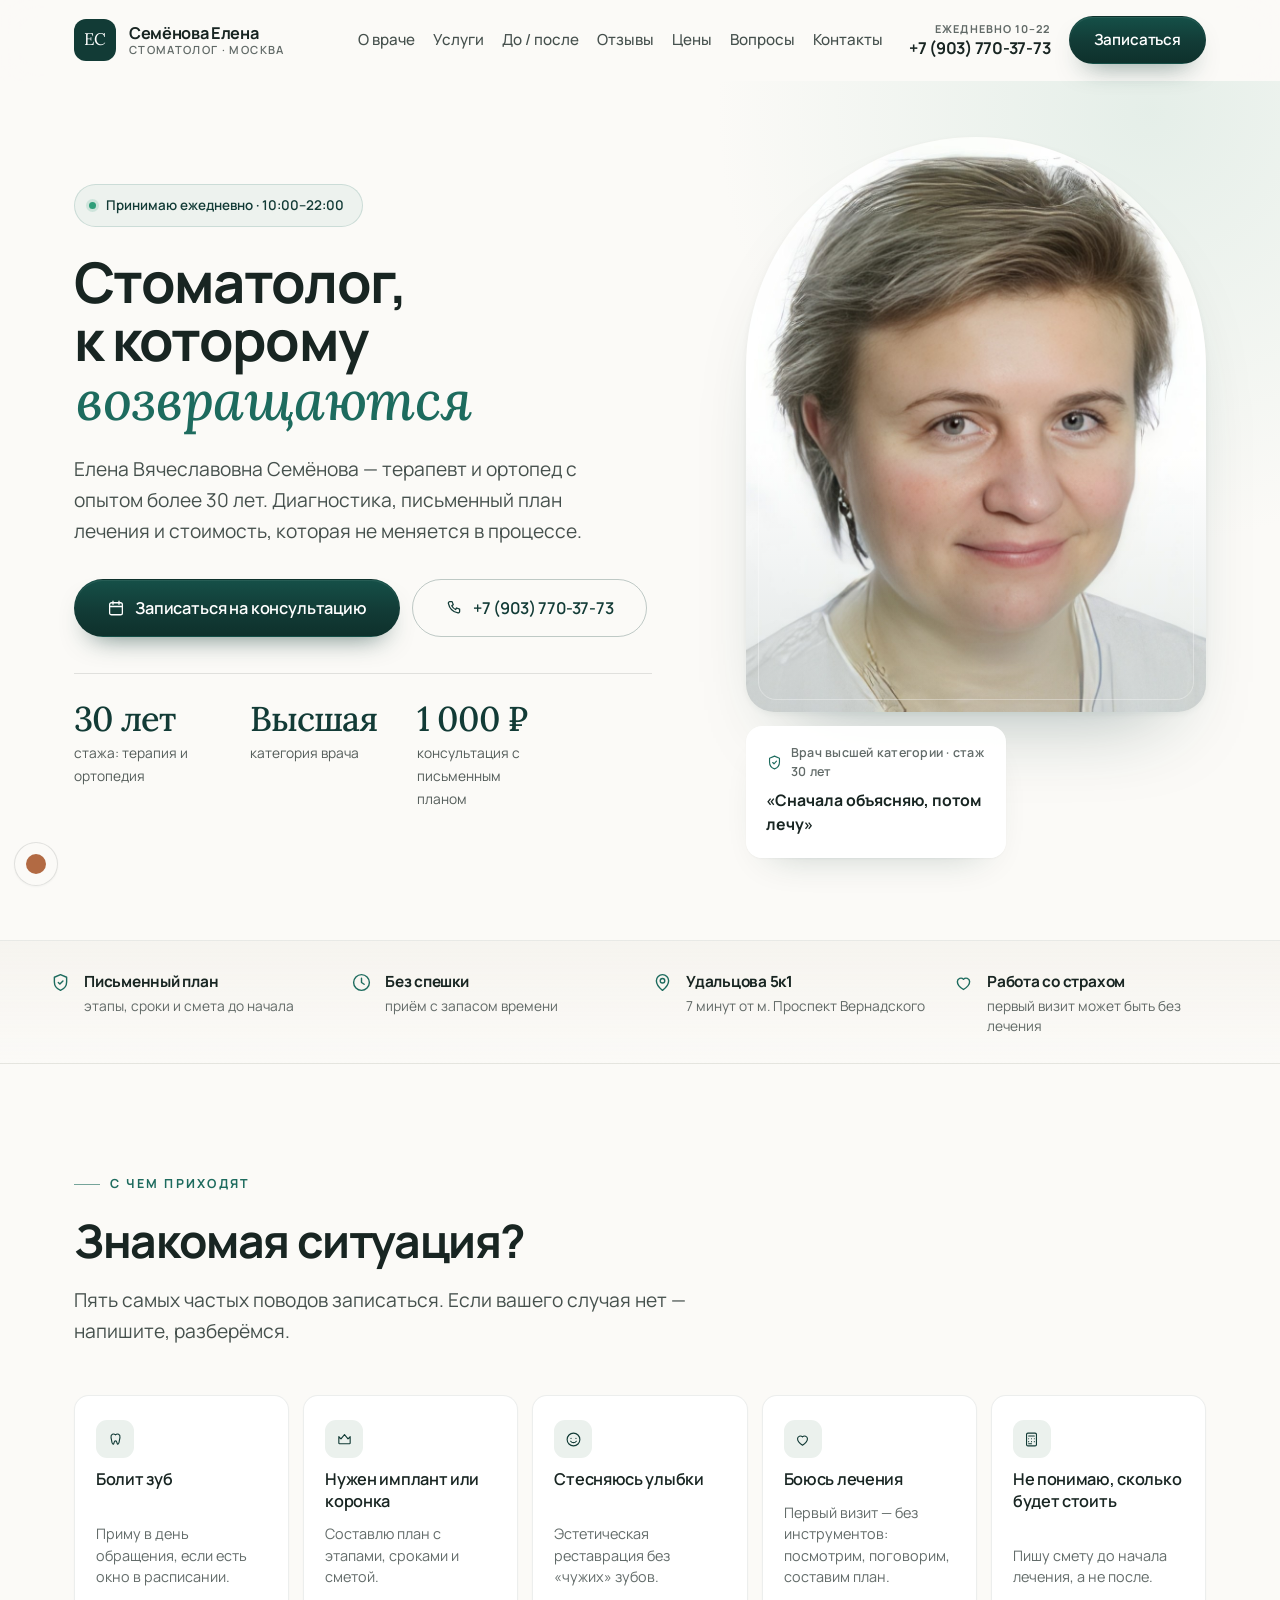
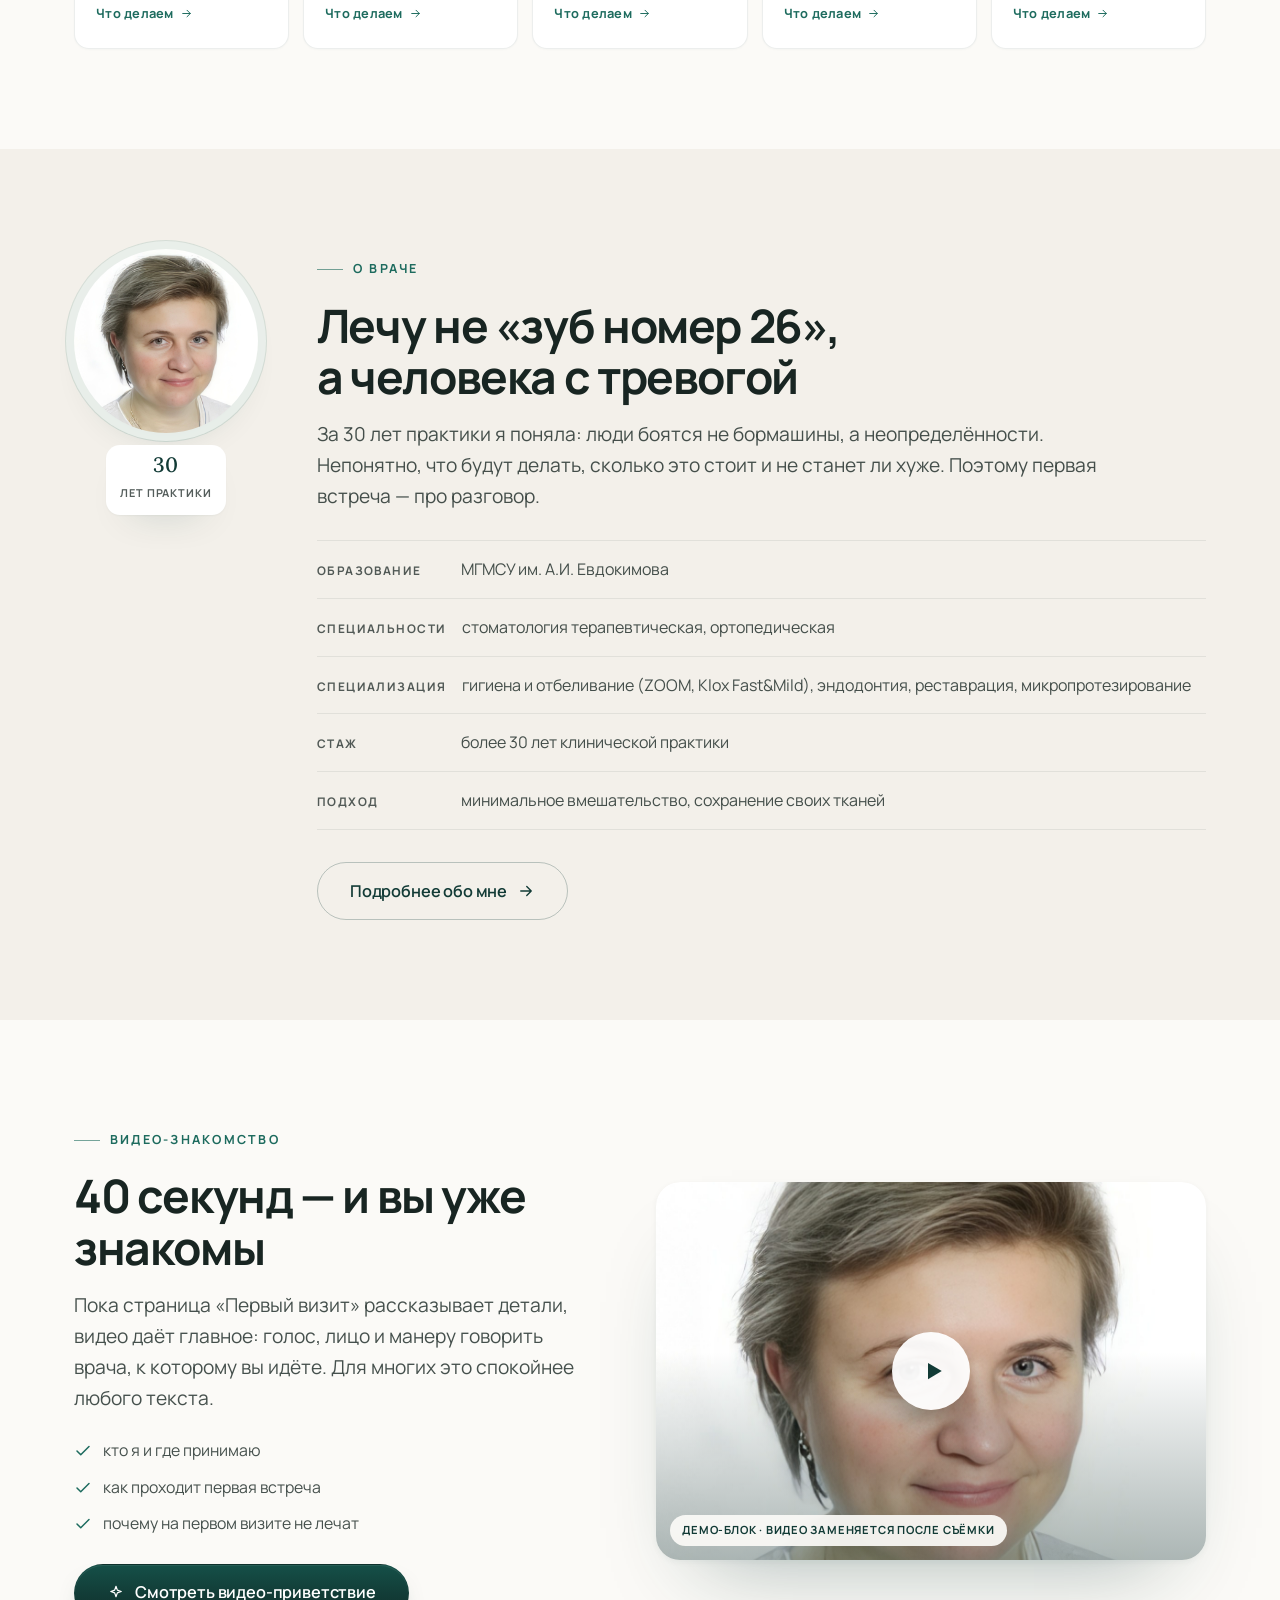
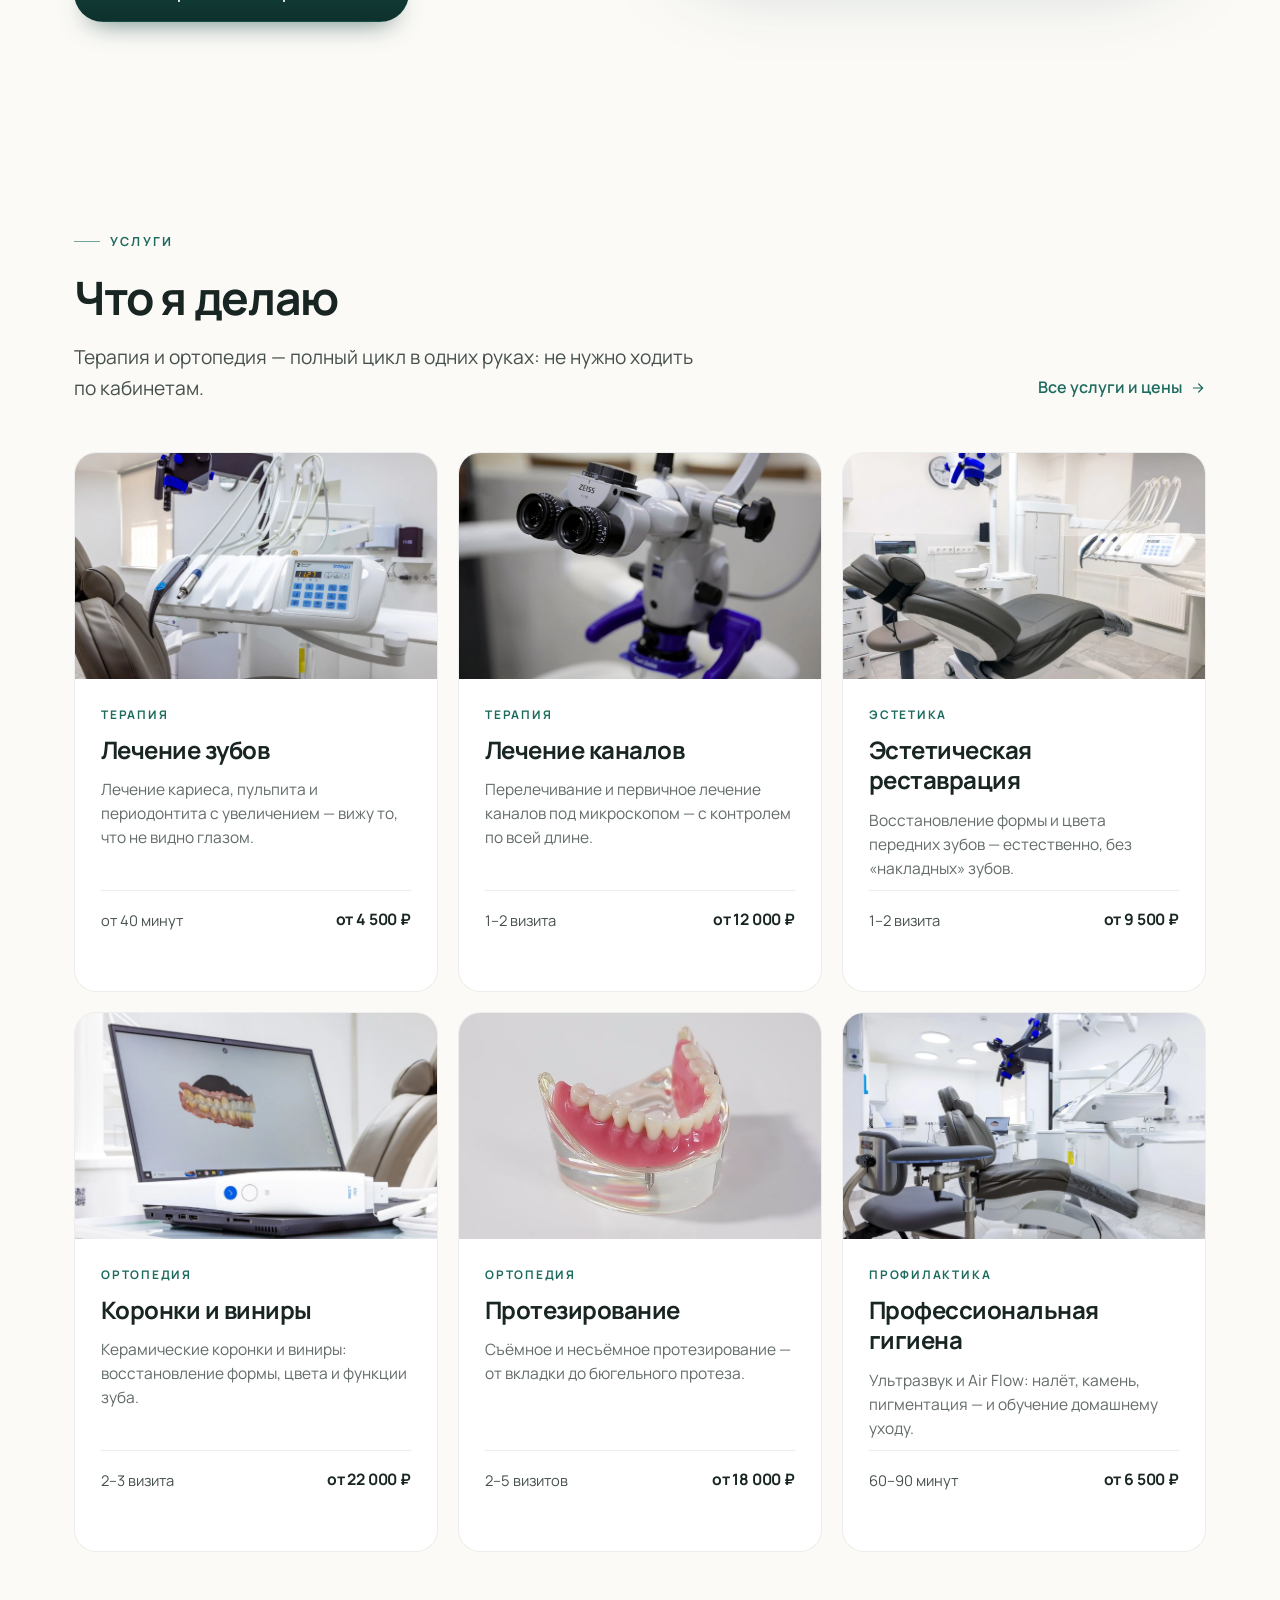
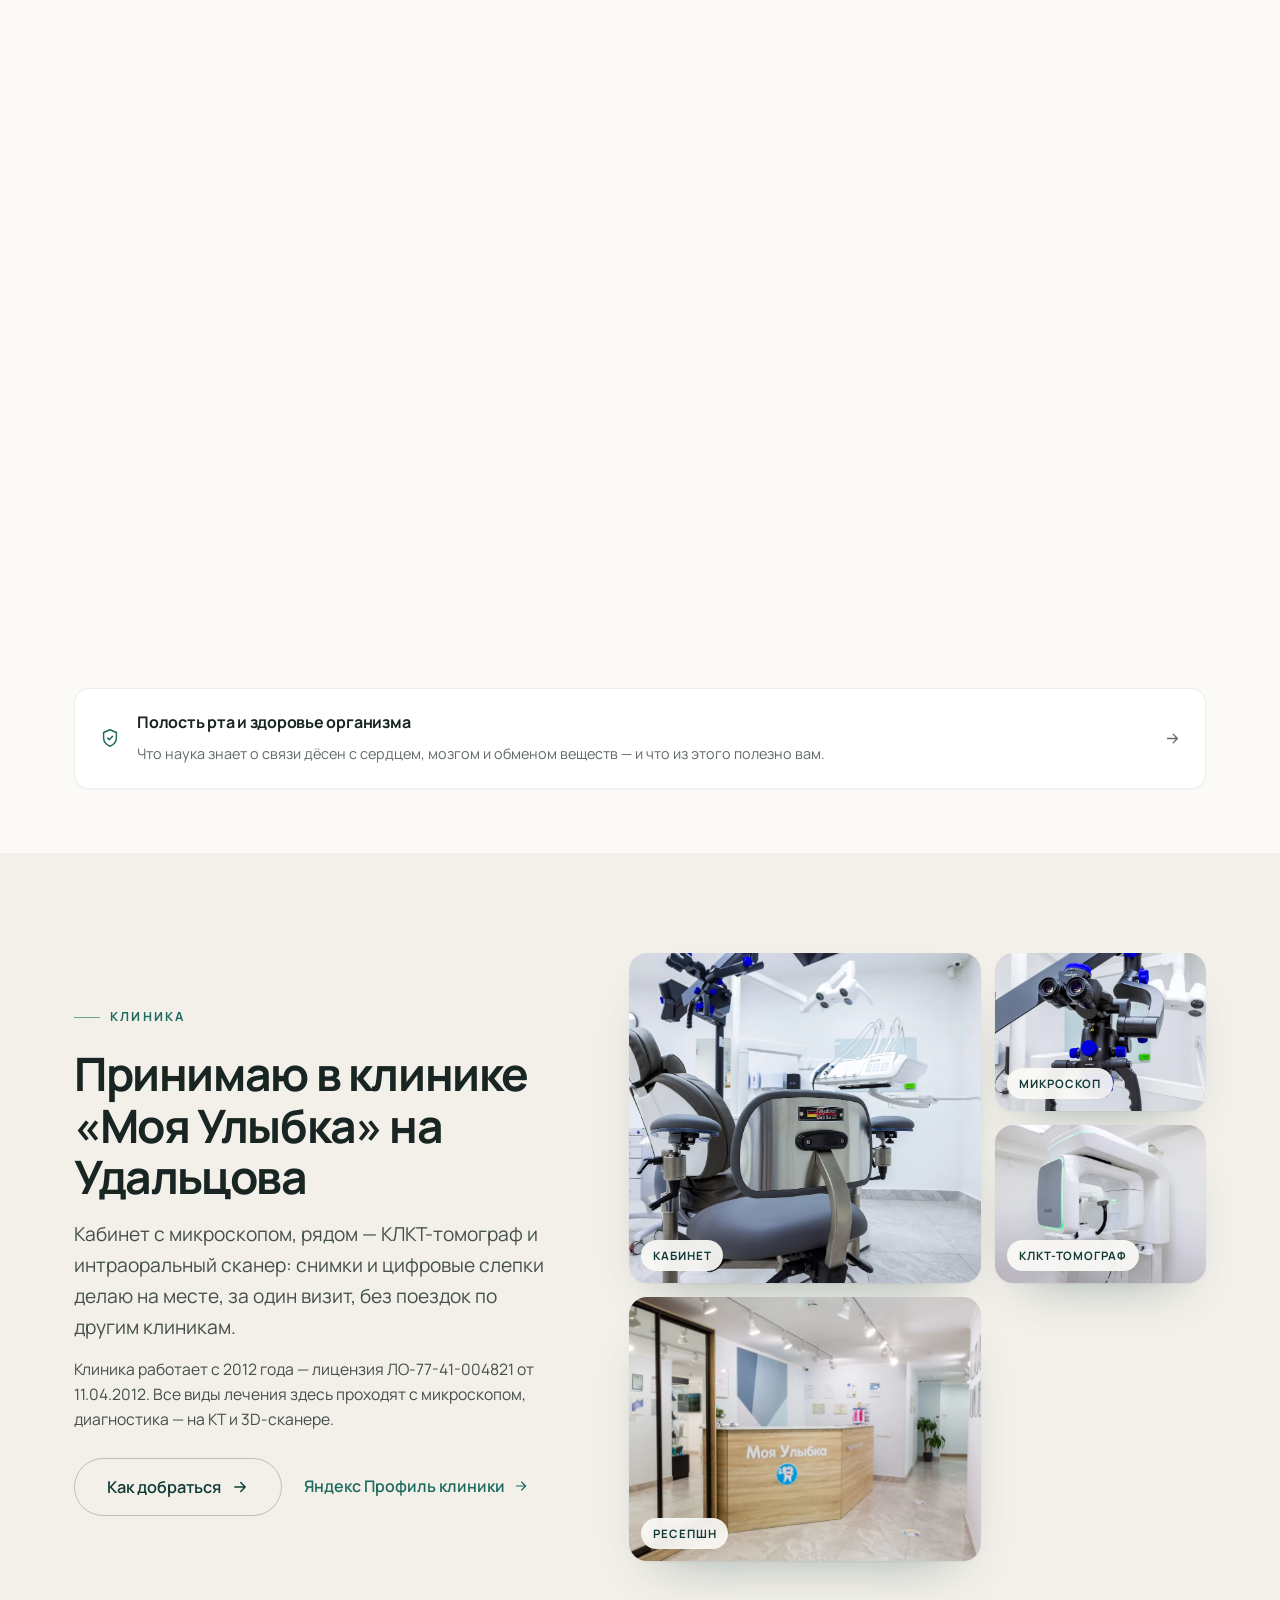
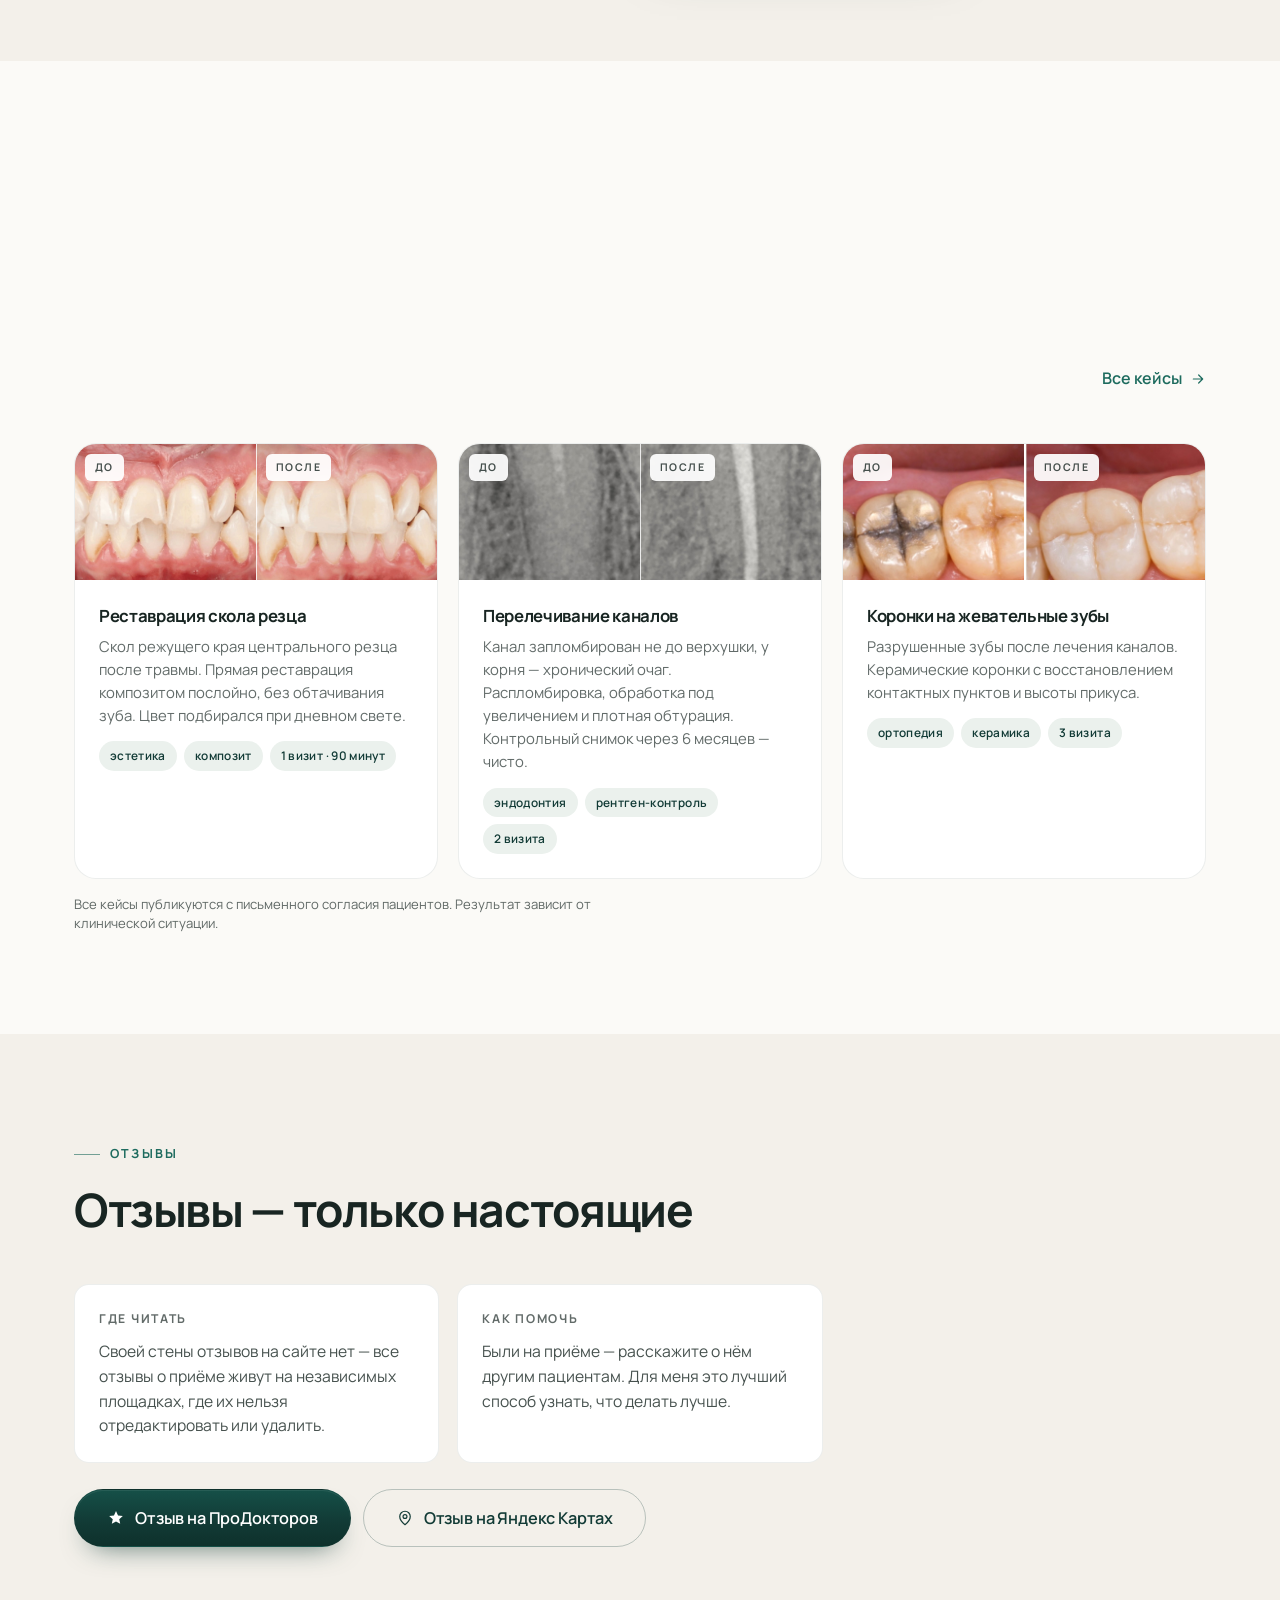
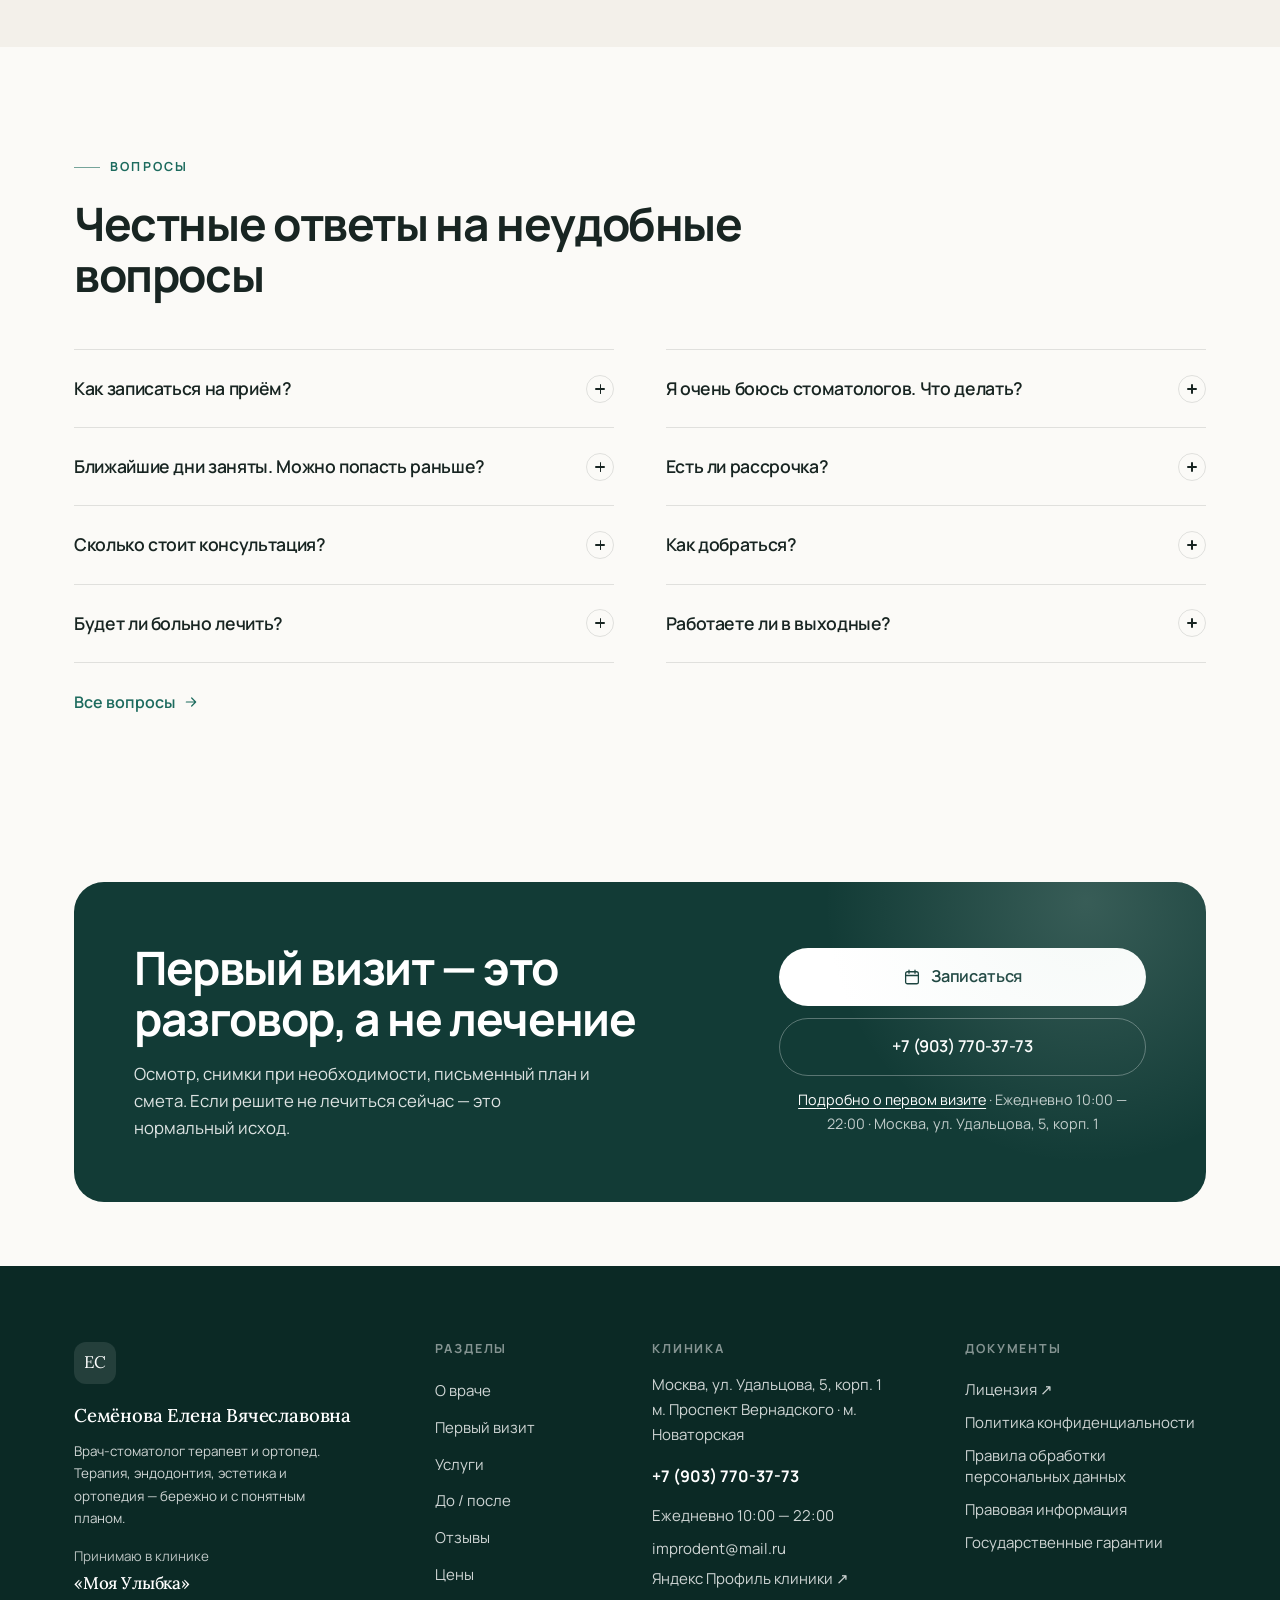
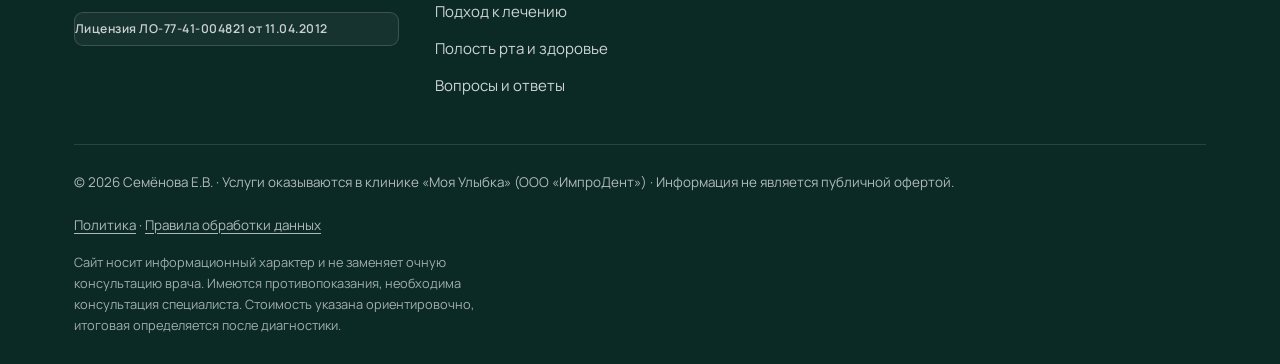
==== commit 43ab0ec6: "v3.8: страница «Подход» (#/podhod), «О враче» из документов, FAQ 19; Минздрав исключён (страница /st" ====
--- a/index.html
+++ b/index.html
@@ -48,7 +48,7 @@
       "jobTitle": "Врач-стоматолог терапевт, врач-стоматолог ортопед",
       "image": "assets/photo/doctor.jpg",
       "description": "Стаж 30 лет, высшая квалификационная категория. Гигиена и отбеливание (ZOOM, Klox Fast&Mild), лечение кариеса и некариозных поражений, эндодонтия с Ni-Ti-инструментами, реставрация зубов, микропротезирование.",
-      "knowsAbout": ["Профессиональная гигиена полости рта", "Отбеливание ZOOM", "Отбеливание Klox Fast&Mild", "Лечение кариеса", "Эндодонтия", "Эстетическая реставрация", "Микропротезирование", "Оральная микробиота"],
+      "knowsAbout": ["Профессиональная гигиена полости рта", "Отбеливание ZOOM", "Отбеливание Klox Fast&Mild", "Лечение кариеса", "Эндодонтия", "Эстетическая реставрация", "Микропротезирование", "Оральная микробиота", "Питание и здоровье полости рта"],
       "medicalSpecialty": ["Dentistry", "Prosthodontics"],
       "alumniOf": "Московский государственный медико-стоматологический университет имени А.И. Евдокимова",
       "worksFor": {"@id": "#clinic"}
@@ -59,7 +59,8 @@
         {"@type":"Question","name":"Как записаться на приём?","acceptedAnswer":{"@type":"Answer","text":"Через форму на сайте, по телефону или в мессенджере. При острой боли напишите «срочно» — постараюсь найти окно в тот же день."}},
         {"@type":"Question","name":"Сколько стоит консультация?","acceptedAnswer":{"@type":"Answer","text":"1 000 ₽, включает осмотр и разбор ситуации. Если начинаете лечение в течение месяца, стоимость учитывается в смете."}},
         {"@type":"Question","name":"Будет ли больно лечить?","acceptedAnswer":{"@type":"Answer","text":"Современная анестезия снимает боль почти всегда. Если чувствуете, что не онемело, врач добавит анестетик."}},
-        {"@type":"Question","name":"Из-за чего запах изо рта и что с ним делать?","acceptedAnswer":{"@type":"Answer","text":"Чаще всего источник находится в самой полости рта: налёт на языке и зубах, зубной камень, пародонтальные карманы. Первый шаг — профессиональная гигиена и осмотр, дальше действуют по ситуации."}}
+        {"@type":"Question","name":"Из-за чего запах изо рта и что с ним делать?","acceptedAnswer":{"@type":"Answer","text":"Чаще всего источник находится в самой полости рта: налёт на языке и зубах, зубной камень, пародонтальные карманы. Первый шаг — профессиональная гигиена и осмотр, дальше действуют по ситуации."}},
+        {"@type":"Question","name":"Что пациенту даёт дополнительное образование врача — интегративный подход и нутрициология?","acceptedAnswer":{"@type":"Answer","text":"Более широкий разговор на приёме: о здоровье в целом, лекарствах, питании и домашнем уходе. Лечение остаётся стоматологическим и идёт по современным протоколам и материалам."}}
       ]
     }
   ]
@@ -82,7 +83,6 @@
 <script src="assets/js/pages-1.js"></script>
 <script src="assets/js/pages-2.js"></script>
 <script src="assets/js/app.js"></script>
-
-<script src="tracker.js" data-label="ДЕМО прототипа (Семёнова)"></script>
+  <script src="tracker.js" data-label="ДЕМО прототипа (Семёнова)"></script>
 </body>
 </html>
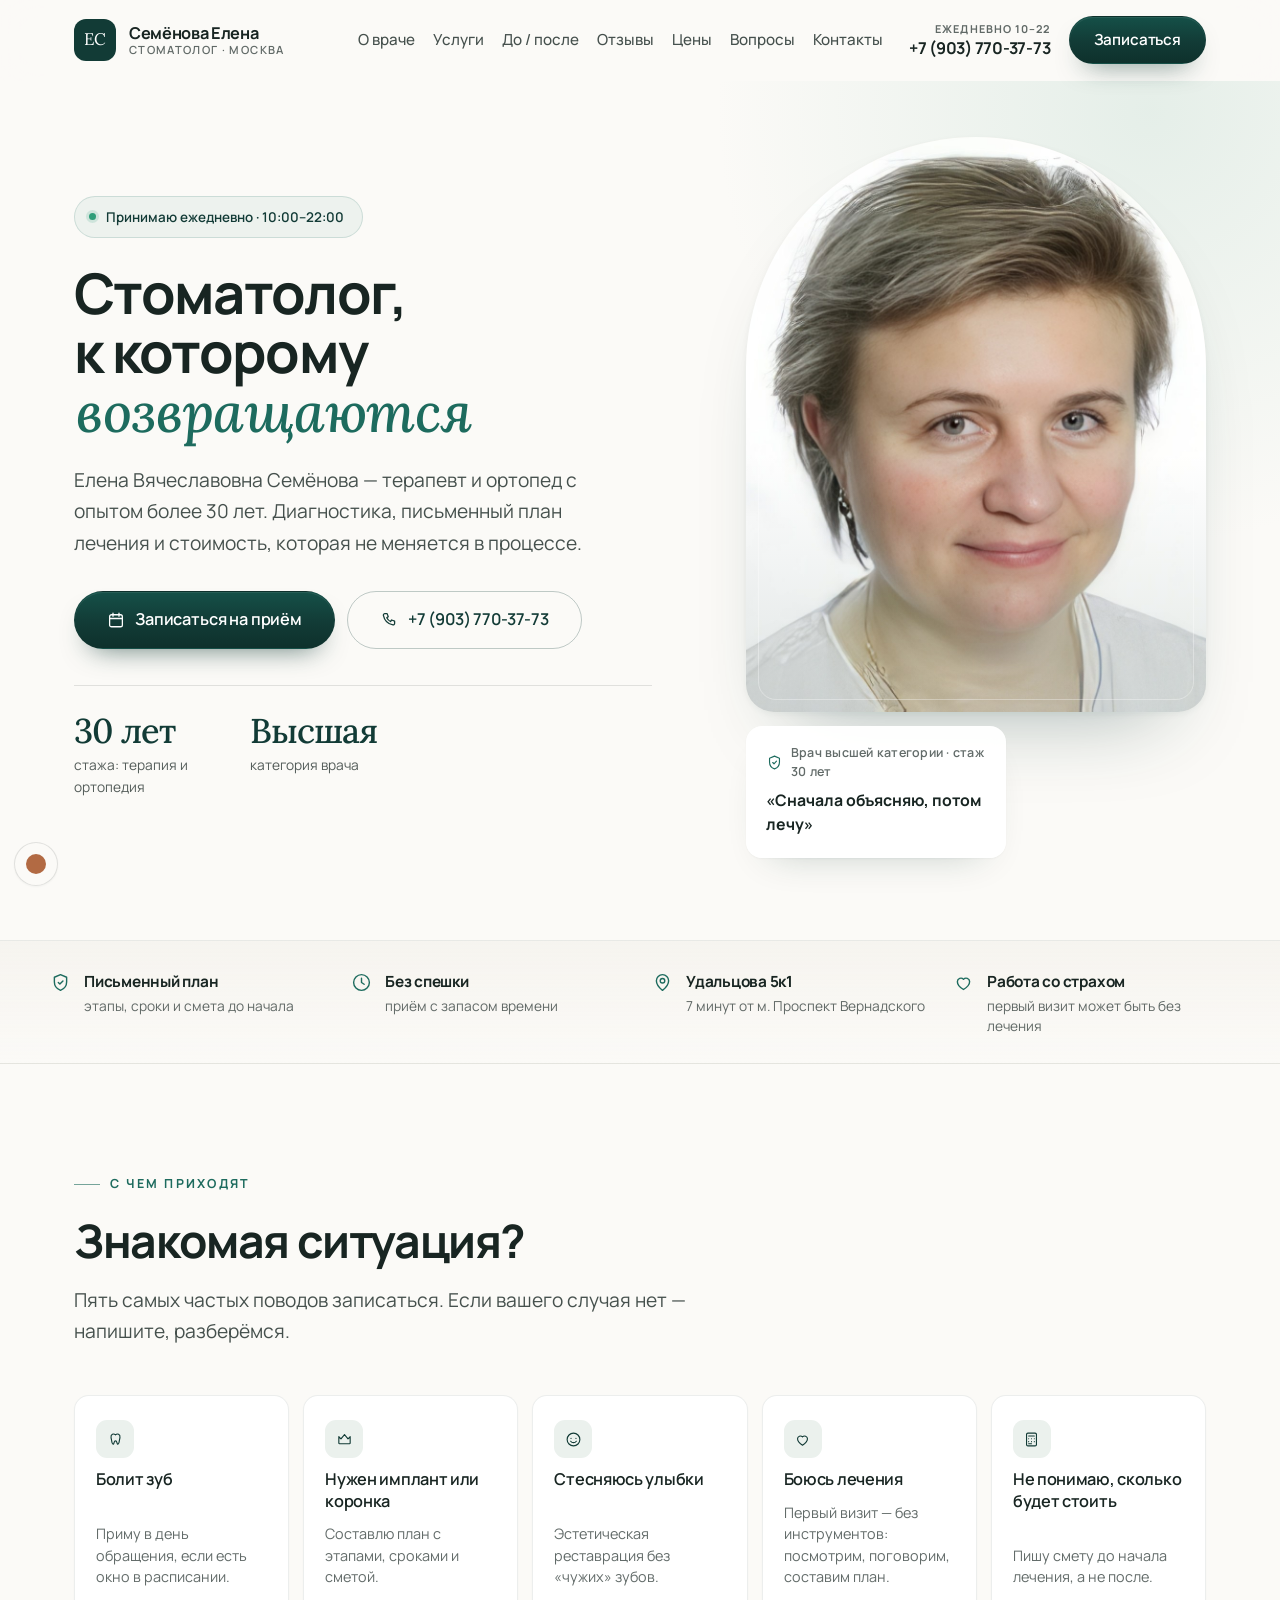
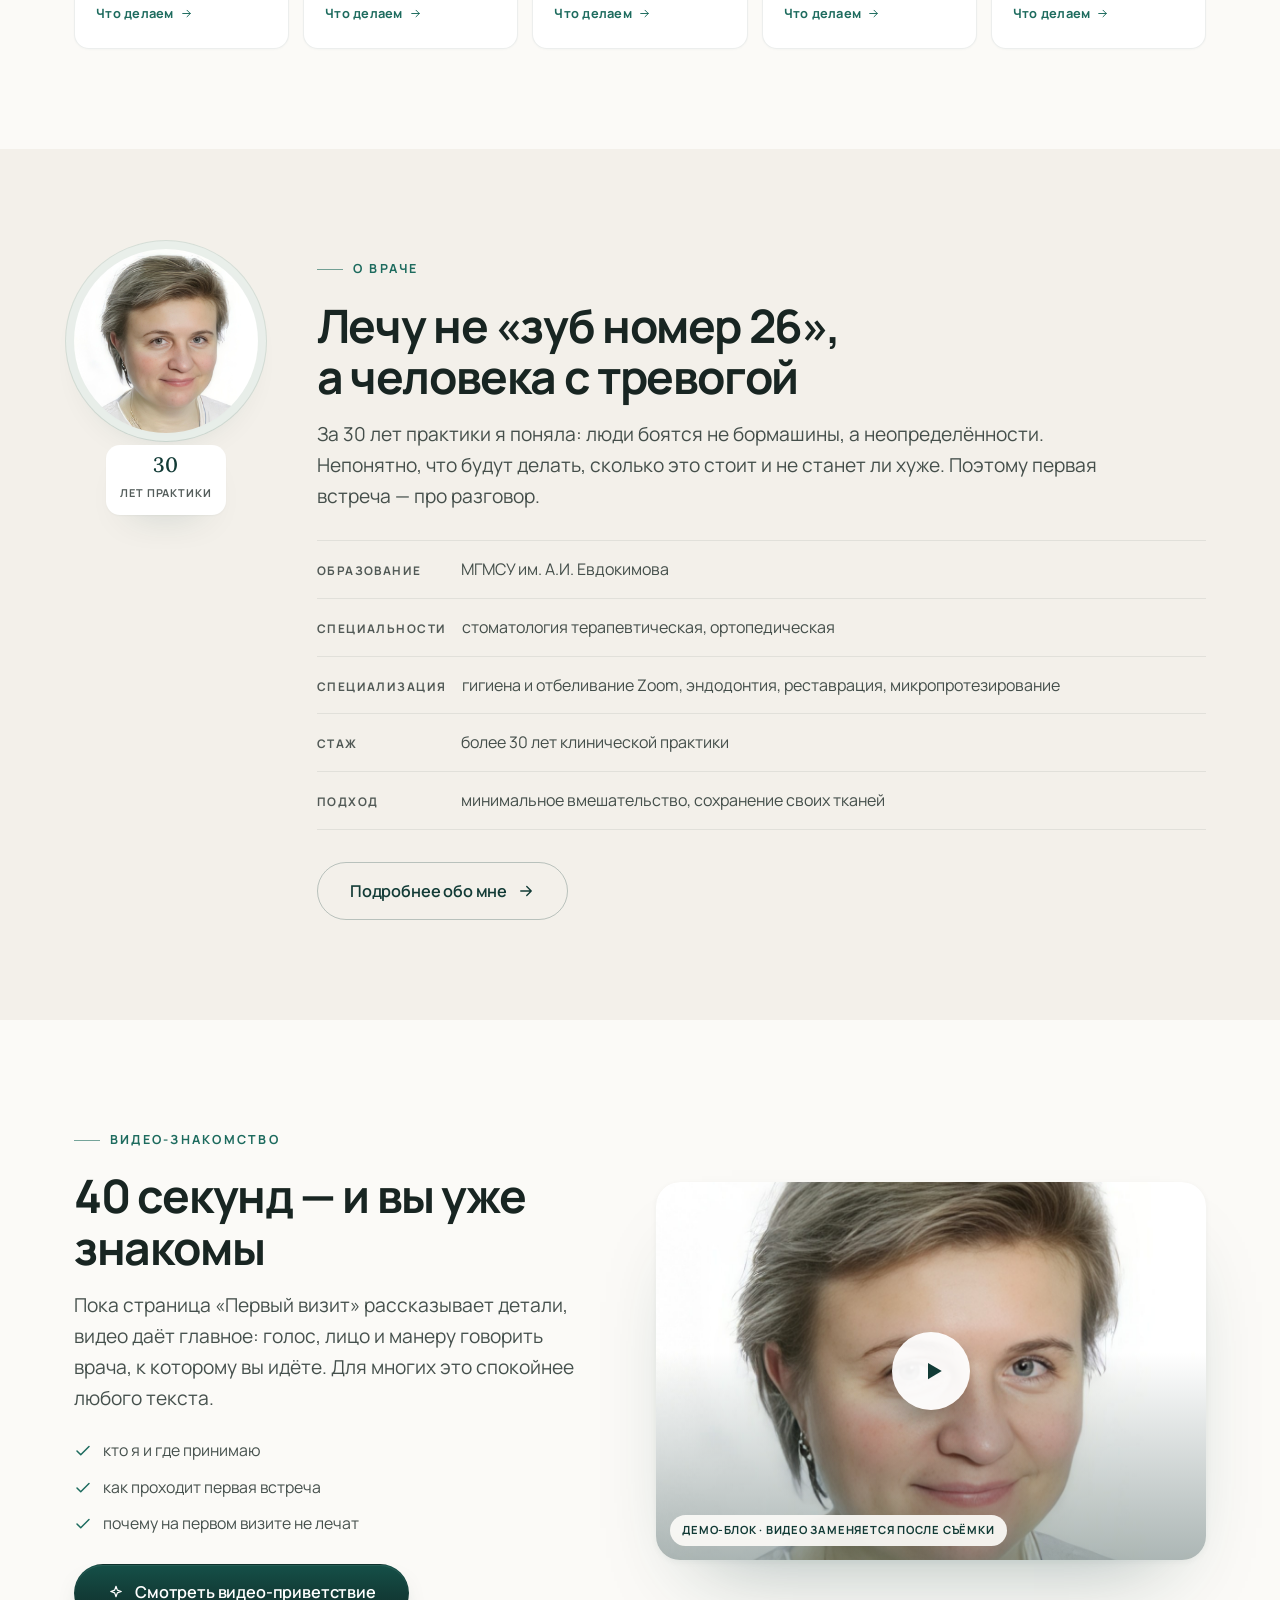
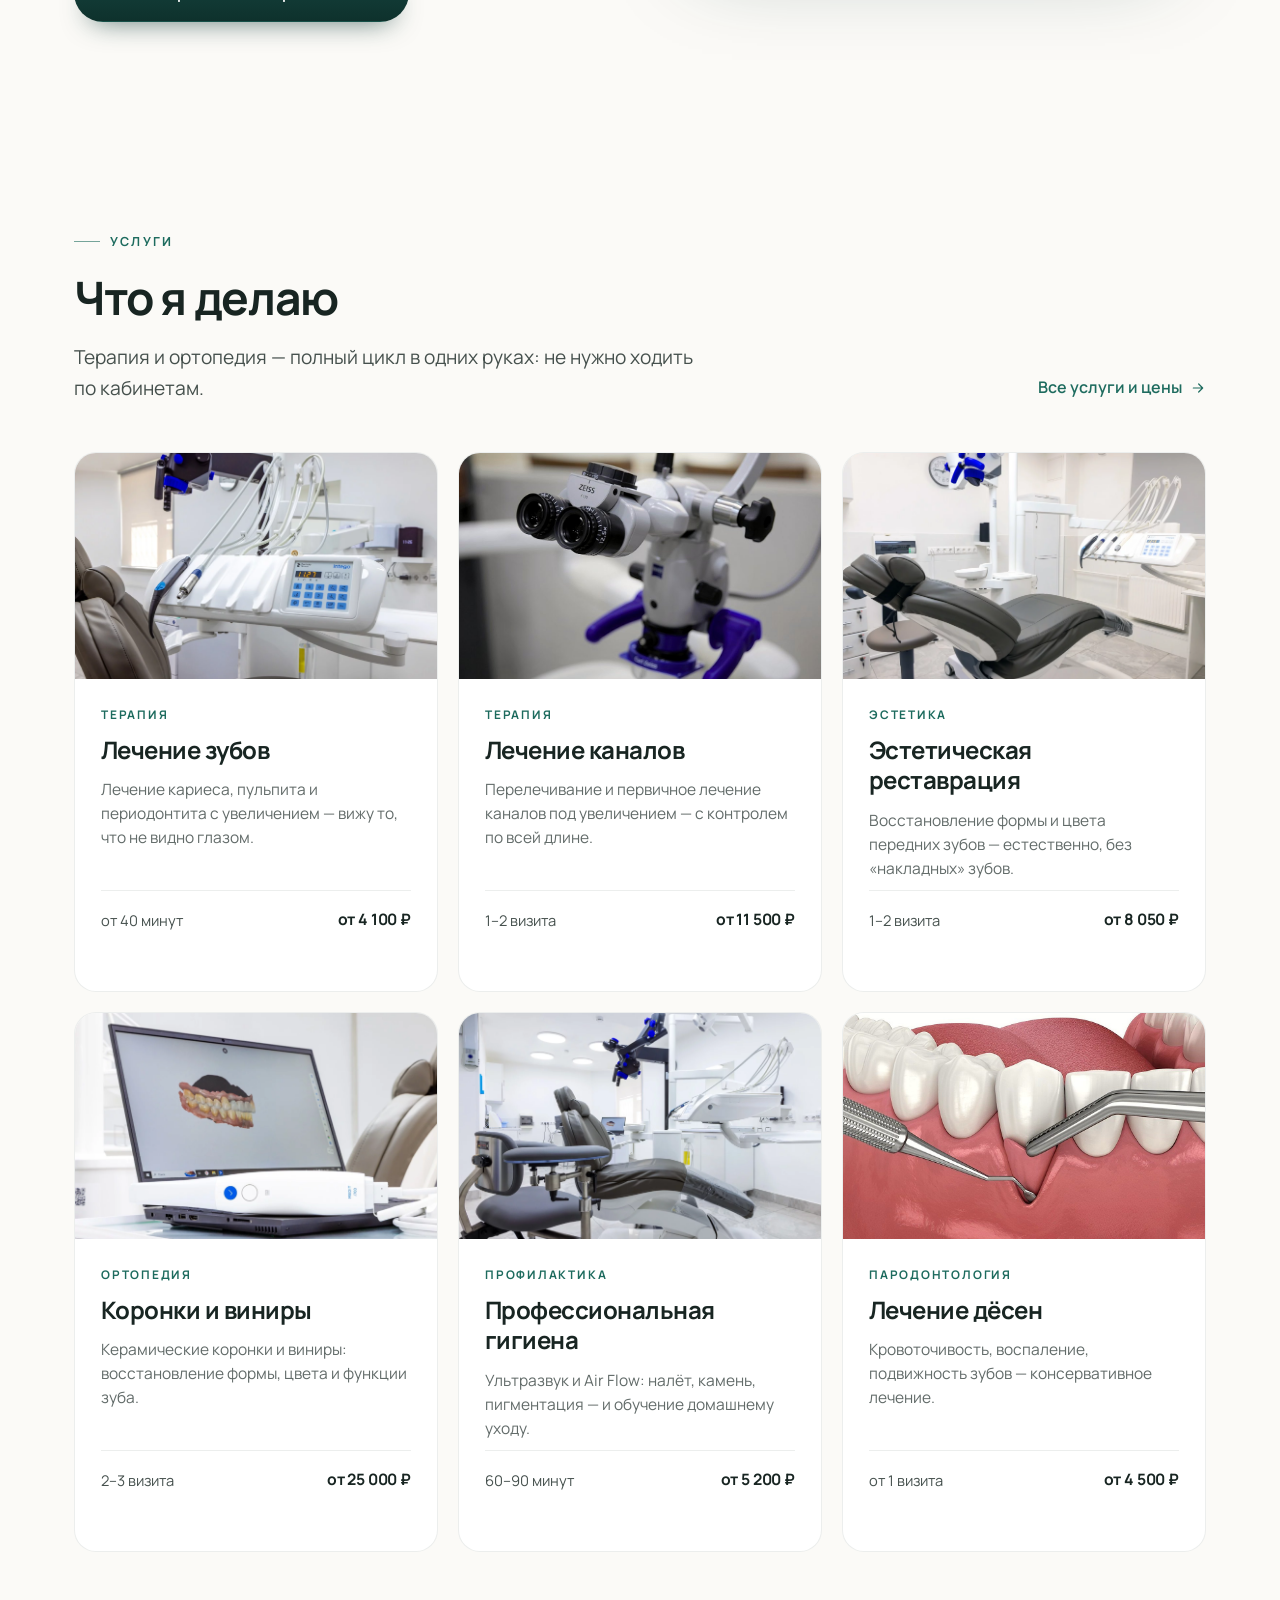
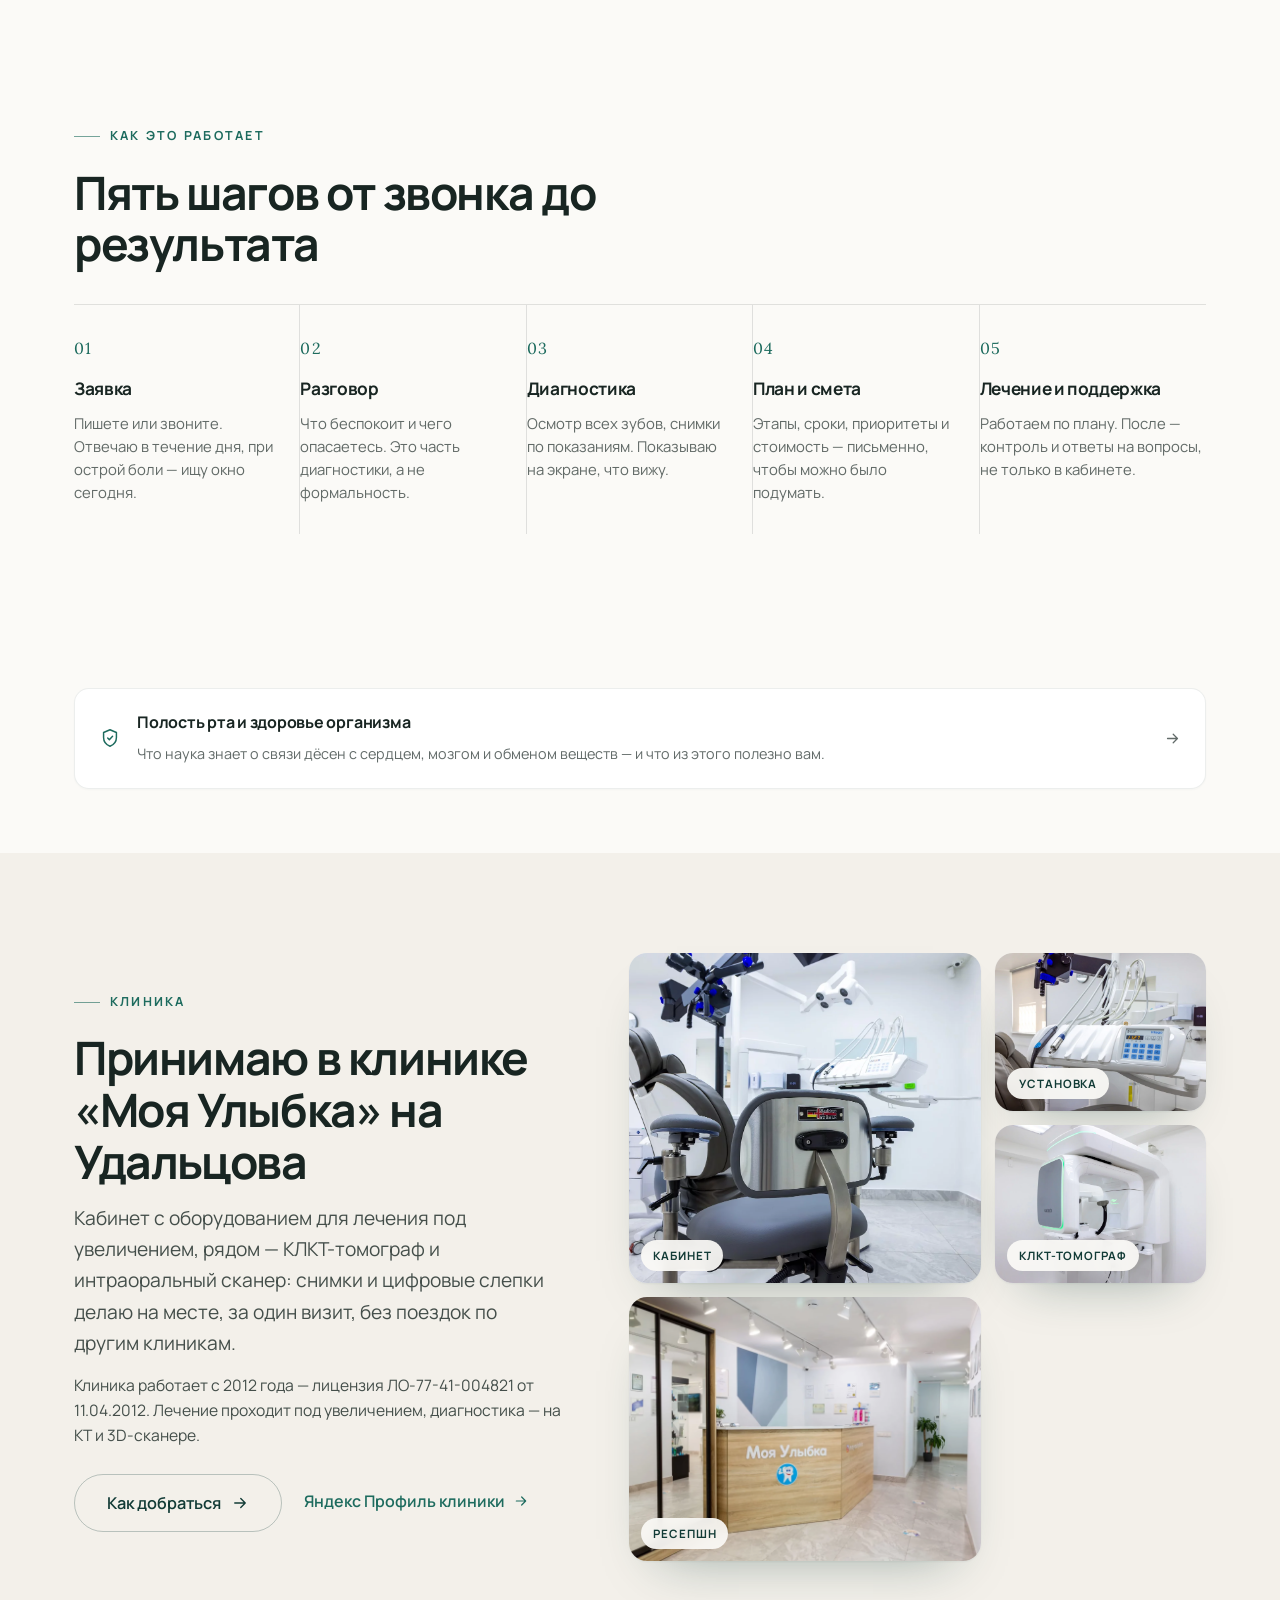
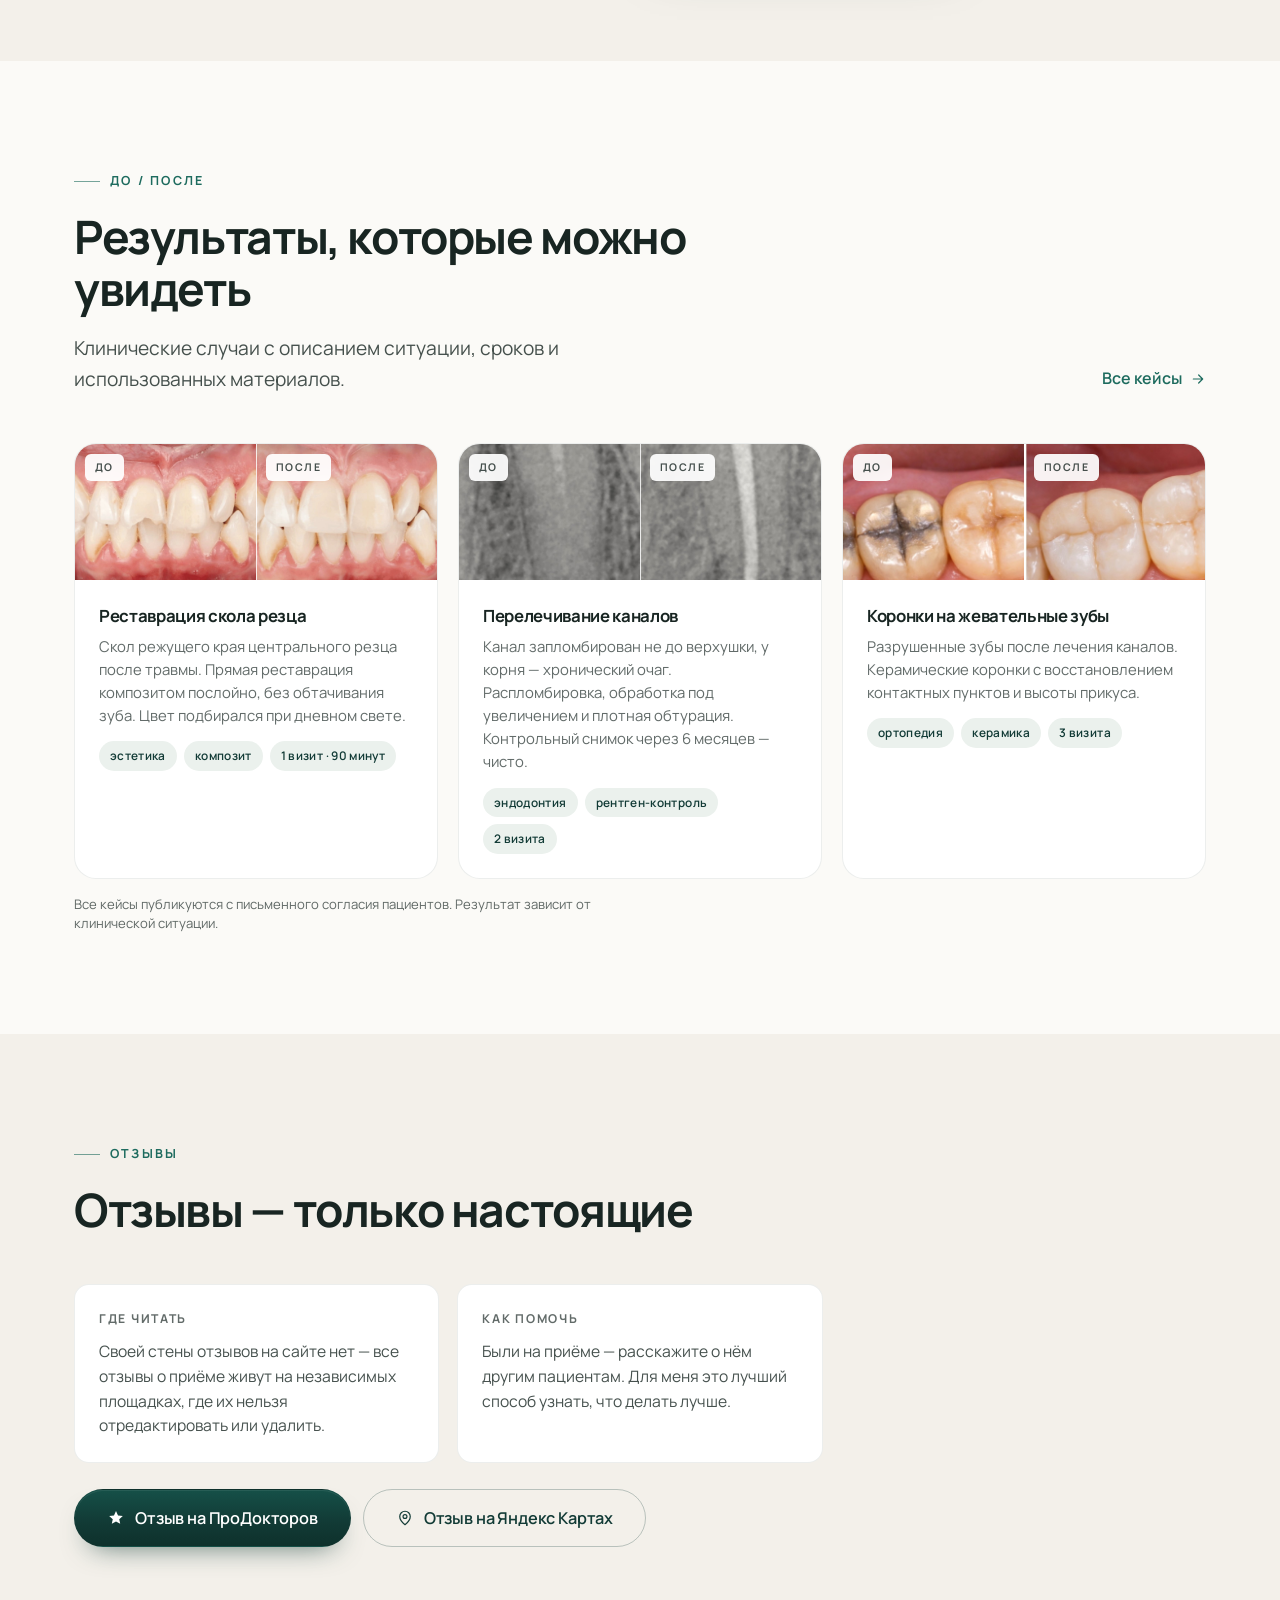
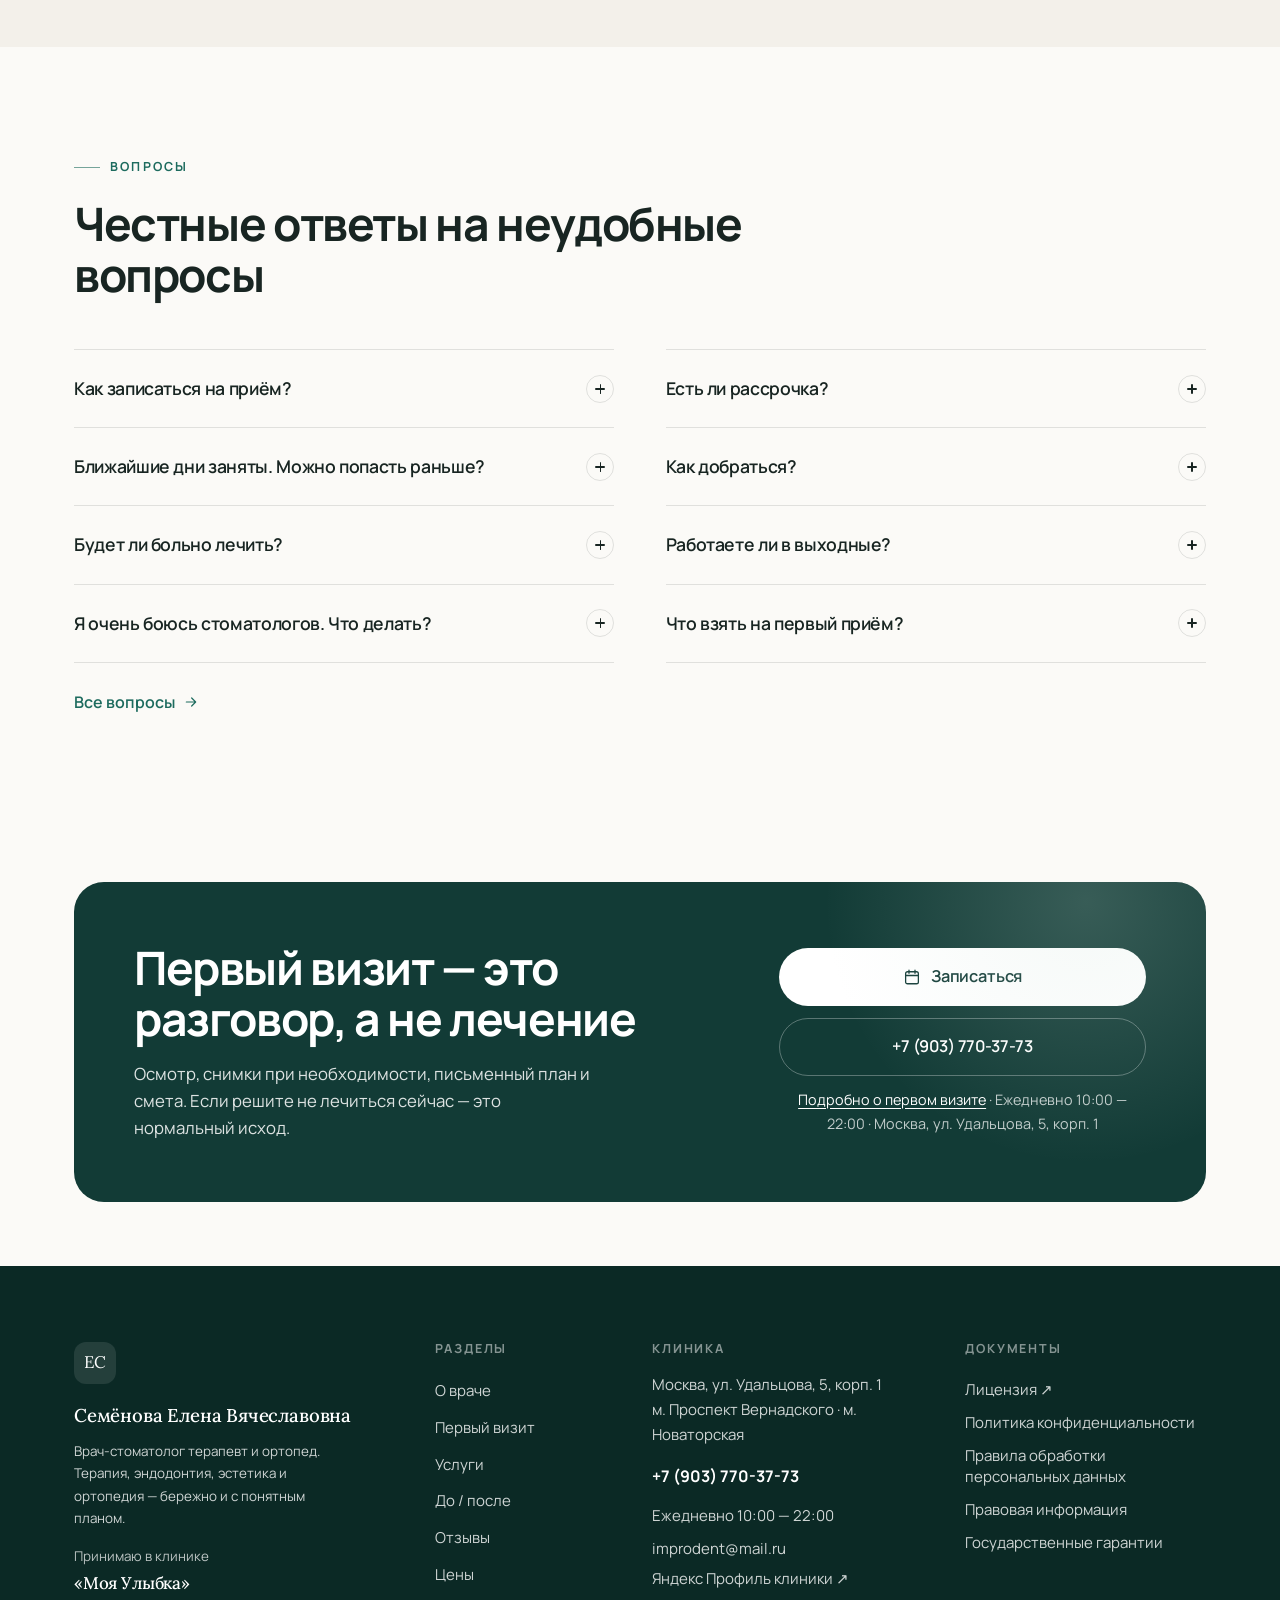
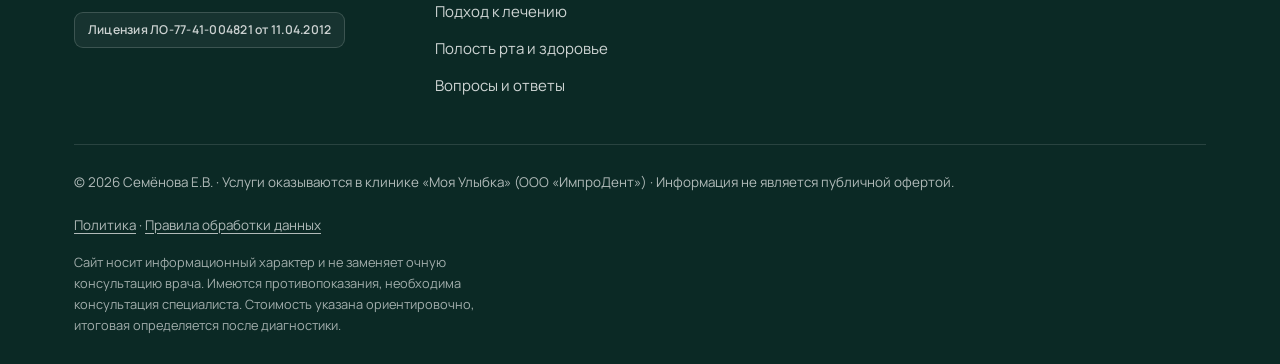
==== commit 46fc1fc2: "v3.9: прайс из клиники — «Цены» в раскрывающихся рубриках (51 строка / 6 рубрик), консультация и «Пр" ====
--- a/index.html
+++ b/index.html
@@ -6,7 +6,7 @@
 <!-- ДЕМО-ФЛАГ: убрать эту строку перед боевой публикацией -->
 <meta name="robots" content="noindex, nofollow">
 <title>Стоматолог в Москве — Семёнова Елена Вячеславовна</title>
-<meta name="description" content="Стоматолог-терапевт и ортопед высшей категории, стаж 30 лет. Гигиена, отбеливание ZOOM и Klox, лечение кариеса, эндодонтия, реставрация, микропротезирование. Письменный план. Москва, Удальцова 5к1.">
+<meta name="description" content="Стоматолог-терапевт и ортопед высшей категории, стаж 30 лет. Гигиена, отбеливание Zoom, лечение кариеса, эндодонтия, реставрация, микропротезирование. Письменный план. Москва, Удальцова 5к1.">
 <meta name="theme-color" content="#123B36">
 <meta name="format-detection" content="telephone=no">
 <meta property="og:type" content="profile">
@@ -39,7 +39,7 @@
       "email": "improdent@mail.ru",
       "hasMap": "https://yandex.ru/maps/-/CCUiNJbkxC",
       "identifier": {"@type": "PropertyValue", "name": "Лицензия", "value": "ЛО-77-41-004821 от 11.04.2012"},
-      "priceRange": "1000–45000 ₽",
+      "priceRange": "500–50000 ₽",
       "medicalSpecialty": "Dentistry"
     },
     {
@@ -47,8 +47,8 @@
       "name": "Семёнова Елена Вячеславовна",
       "jobTitle": "Врач-стоматолог терапевт, врач-стоматолог ортопед",
       "image": "assets/photo/doctor.jpg",
-      "description": "Стаж 30 лет, высшая квалификационная категория. Гигиена и отбеливание (ZOOM, Klox Fast&Mild), лечение кариеса и некариозных поражений, эндодонтия с Ni-Ti-инструментами, реставрация зубов, микропротезирование.",
-      "knowsAbout": ["Профессиональная гигиена полости рта", "Отбеливание ZOOM", "Отбеливание Klox Fast&Mild", "Лечение кариеса", "Эндодонтия", "Эстетическая реставрация", "Микропротезирование", "Оральная микробиота", "Питание и здоровье полости рта"],
+      "description": "Стаж 30 лет, высшая квалификационная категория. Гигиена и отбеливание Zoom, лечение кариеса и некариозных поражений, эндодонтия с Ni-Ti-инструментами, реставрация зубов, микропротезирование.",
+      "knowsAbout": ["Профессиональная гигиена полости рта", "Отбеливание Zoom", "Лечение кариеса", "Эндодонтия", "Эстетическая реставрация", "Микропротезирование", "Оральная микробиота", "Питание и здоровье полости рта"],
       "medicalSpecialty": ["Dentistry", "Prosthodontics"],
       "alumniOf": "Московский государственный медико-стоматологический университет имени А.И. Евдокимова",
       "worksFor": {"@id": "#clinic"}
@@ -57,7 +57,6 @@
       "@type": "FAQPage",
       "mainEntity": [
         {"@type":"Question","name":"Как записаться на приём?","acceptedAnswer":{"@type":"Answer","text":"Через форму на сайте, по телефону или в мессенджере. При острой боли напишите «срочно» — постараюсь найти окно в тот же день."}},
-        {"@type":"Question","name":"Сколько стоит консультация?","acceptedAnswer":{"@type":"Answer","text":"1 000 ₽, включает осмотр и разбор ситуации. Если начинаете лечение в течение месяца, стоимость учитывается в смете."}},
         {"@type":"Question","name":"Будет ли больно лечить?","acceptedAnswer":{"@type":"Answer","text":"Современная анестезия снимает боль почти всегда. Если чувствуете, что не онемело, врач добавит анестетик."}},
         {"@type":"Question","name":"Из-за чего запах изо рта и что с ним делать?","acceptedAnswer":{"@type":"Answer","text":"Чаще всего источник находится в самой полости рта: налёт на языке и зубах, зубной камень, пародонтальные карманы. Первый шаг — профессиональная гигиена и осмотр, дальше действуют по ситуации."}},
         {"@type":"Question","name":"Что пациенту даёт дополнительное образование врача — интегративный подход и нутрициология?","acceptedAnswer":{"@type":"Answer","text":"Более широкий разговор на приёме: о здоровье в целом, лекарствах, питании и домашнем уходе. Лечение остаётся стоматологическим и идёт по современным протоколам и материалам."}}
--- a/assets/css/app.css
+++ b/assets/css/app.css
@@ -70,11 +70,15 @@
 
 /* pricelist */
 .price-cols{display:grid;grid-template-columns:1fr 1fr;gap:0 48px}
-.price-row{display:flex;align-items:baseline;gap:10px;padding:16px 0;border-bottom:1px solid var(--line-soft)}
+/* строка прайса: название — точечный лидер — цена; примечание <small> — отдельным элементом
+   после цены. Переносы разрешены на всех ширинах: если название и цена не влезают в строку,
+   цена уходит на следующую строку и встаёт к правому краю колонки (margin-left:auto),
+   а примечание остаётся под ними. Лидер не короче 24 px. */
+.price-row{display:flex;flex-wrap:wrap;align-items:baseline;column-gap:10px;padding:16px 0;border-bottom:1px solid var(--line-soft)}
 .price-row .nm{font-size:1rem;letter-spacing:-.01em}
-.price-row .nm small{display:block;font-size:.84rem;color:var(--ink-64);letter-spacing:0;margin-top:2px}
-.price-row .ln{flex:1;border-bottom:1px dotted rgba(24,37,34,.2);transform:translateY(-4px)}
-.price-row .vl{font-size:1rem;font-weight:700;letter-spacing:-.02em;white-space:nowrap}
+.price-row small{flex-basis:100%;font-size:.875rem;color:var(--ink-64);letter-spacing:0;margin-top:2px}
+.price-row .ln{flex:1 1 24px;min-width:24px;border-bottom:1px dotted rgba(24,37,34,.2);transform:translateY(-4px)}
+.price-row .vl{font-size:1rem;font-weight:700;letter-spacing:-.02em;white-space:nowrap;margin-left:auto}
 @media(max-width:820px){.price-cols{grid-template-columns:1fr;gap:0}}
 
 /* accordion */
@@ -92,6 +96,29 @@
 .acc-item.is-open .acc-btn .pm::after{opacity:0;transform:scaleY(.2)}
 .acc-panel{max-height:0;overflow:hidden;transition:max-height .45s var(--ease)}
 .acc-panel-in{padding:0 52px 26px 0;font-size:1.02rem;color:var(--ink-78);line-height:1.65}
+
+/* price accordion: рубрики прайса на native <details> — без JS-замера высоты */
+.price-acc{border-bottom:1px solid var(--line)}
+.price-acc:first-child{border-top:1px solid var(--line)}
+.price-acc summary{list-style:none;cursor:pointer;display:flex;align-items:center;gap:18px;
+  padding:24px 0;text-align:left;font-size:1.1rem;font-weight:600;letter-spacing:-.02em;transition:color .25s}
+.price-acc summary::-webkit-details-marker{display:none}
+.price-acc summary:hover{color:var(--accent)}
+.price-acc summary .pa-t{flex:1}
+.price-acc summary .pa-from{font-size:.9rem;font-weight:600;color:var(--ink-64);white-space:nowrap}
+.price-acc .pm{width:28px;height:28px;border-radius:50%;border:1px solid var(--line);display:grid;place-items:center;
+  flex:none;transition:transform .35s var(--ease),background .3s,border-color .3s;position:relative}
+.price-acc .pm::before,.price-acc .pm::after{content:"";position:absolute;background:currentColor;border-radius:2px}
+.price-acc .pm::before{width:10px;height:1.4px}
+.price-acc .pm::after{width:1.4px;height:10px;transition:opacity .25s,transform .35s}
+.price-acc[open] summary .pm{background:var(--deep);color:#fff;border-color:var(--deep)}
+.price-acc[open] summary .pm::after{opacity:0;transform:scaleY(.2)}
+/* единый правый край колонки цен: панель = summary (gap 18 + кнопка 28 = 46px) — отступ только
+   справа. Отступ слева не нужен: строки начинаются там же, где название рубрики */
+.price-acc .acc-panel-in{padding:0 46px 26px 0}
+@media(max-width:640px){.price-acc .acc-panel-in{padding:0 46px 22px 0}}
+/* под открытой рубрикой одна линия — сама рубрика, а не последняя строка */
+.price-acc[open] .price-row:last-child{border-bottom:0}
 
 /* CTA band */
 .cta-band{position:relative;background:var(--deep);color:#fff;border-radius:30px;padding:clamp(34px,5.2vw,60px);
@@ -169,7 +196,8 @@
 
 /* service detail */
 .svc-hero{display:grid;grid-template-columns:1.1fr .9fr;gap:clamp(26px,4vw,54px);align-items:center;
-  padding:clamp(22px,3.2vw,36px) 0 clamp(32px,4.2vw,50px)}
+  /* только вертикальные отступы: блок несёт класс .wrap, и полная запись padding обнулила бы его боковые поля */
+  padding-block:clamp(22px,3.2vw,36px) clamp(32px,4.2vw,50px)}
 .svc-hero-img{border-radius:24px;overflow:hidden;aspect-ratio:4/3;box-shadow:var(--shadow)}
 .svc-hero-img img{width:100%;height:100%;object-fit:cover}
 .info-grid{display:grid;grid-template-columns:repeat(3,1fr);gap:18px}
@@ -325,8 +353,10 @@
 @media(min-width:861px){.footer-top{grid-template-columns:1.35fr .75fr 1.15fr 1fr}}
 .f-clinic{margin-top:16px;font-size:.84rem;line-height:1.5;color:rgba(255,255,255,.72)}
 .f-clinic b{display:block;color:#fff;font-family:'Lora',Georgia,serif;font-size:1.06rem;font-weight:500;letter-spacing:-.01em;margin-top:3px}
-.f-license{display:inline-block;margin-top:14px;padding:7px 13px;border-radius:9px;border:1px solid rgba(255,255,255,.16);
-  background:rgba(255,255,255,.05);font-size:.76rem;font-weight:600;letter-spacing:.04em;color:rgba(255,255,255,.78);
+/* плашка лицензии: селектор a.f-license такой же силы, как «.footer a» выше, и стоит позже —
+   поэтому его отступы и строчно-блочный вид побеждают правило «ссылка футера — блок» */
+a.f-license{display:inline-block;margin-top:14px;padding:7px 13px;border-radius:9px;border:1px solid rgba(255,255,255,.16);
+  background:rgba(255,255,255,.05);font-size:.76rem;font-weight:600;letter-spacing:.02em;color:rgba(255,255,255,.78);
   transition:border-color .3s,color .3s,background .3s}
 .f-license:hover{border-color:rgba(255,255,255,.4);color:#fff;background:rgba(255,255,255,.09)}
 .f-docs a{line-height:1.4}
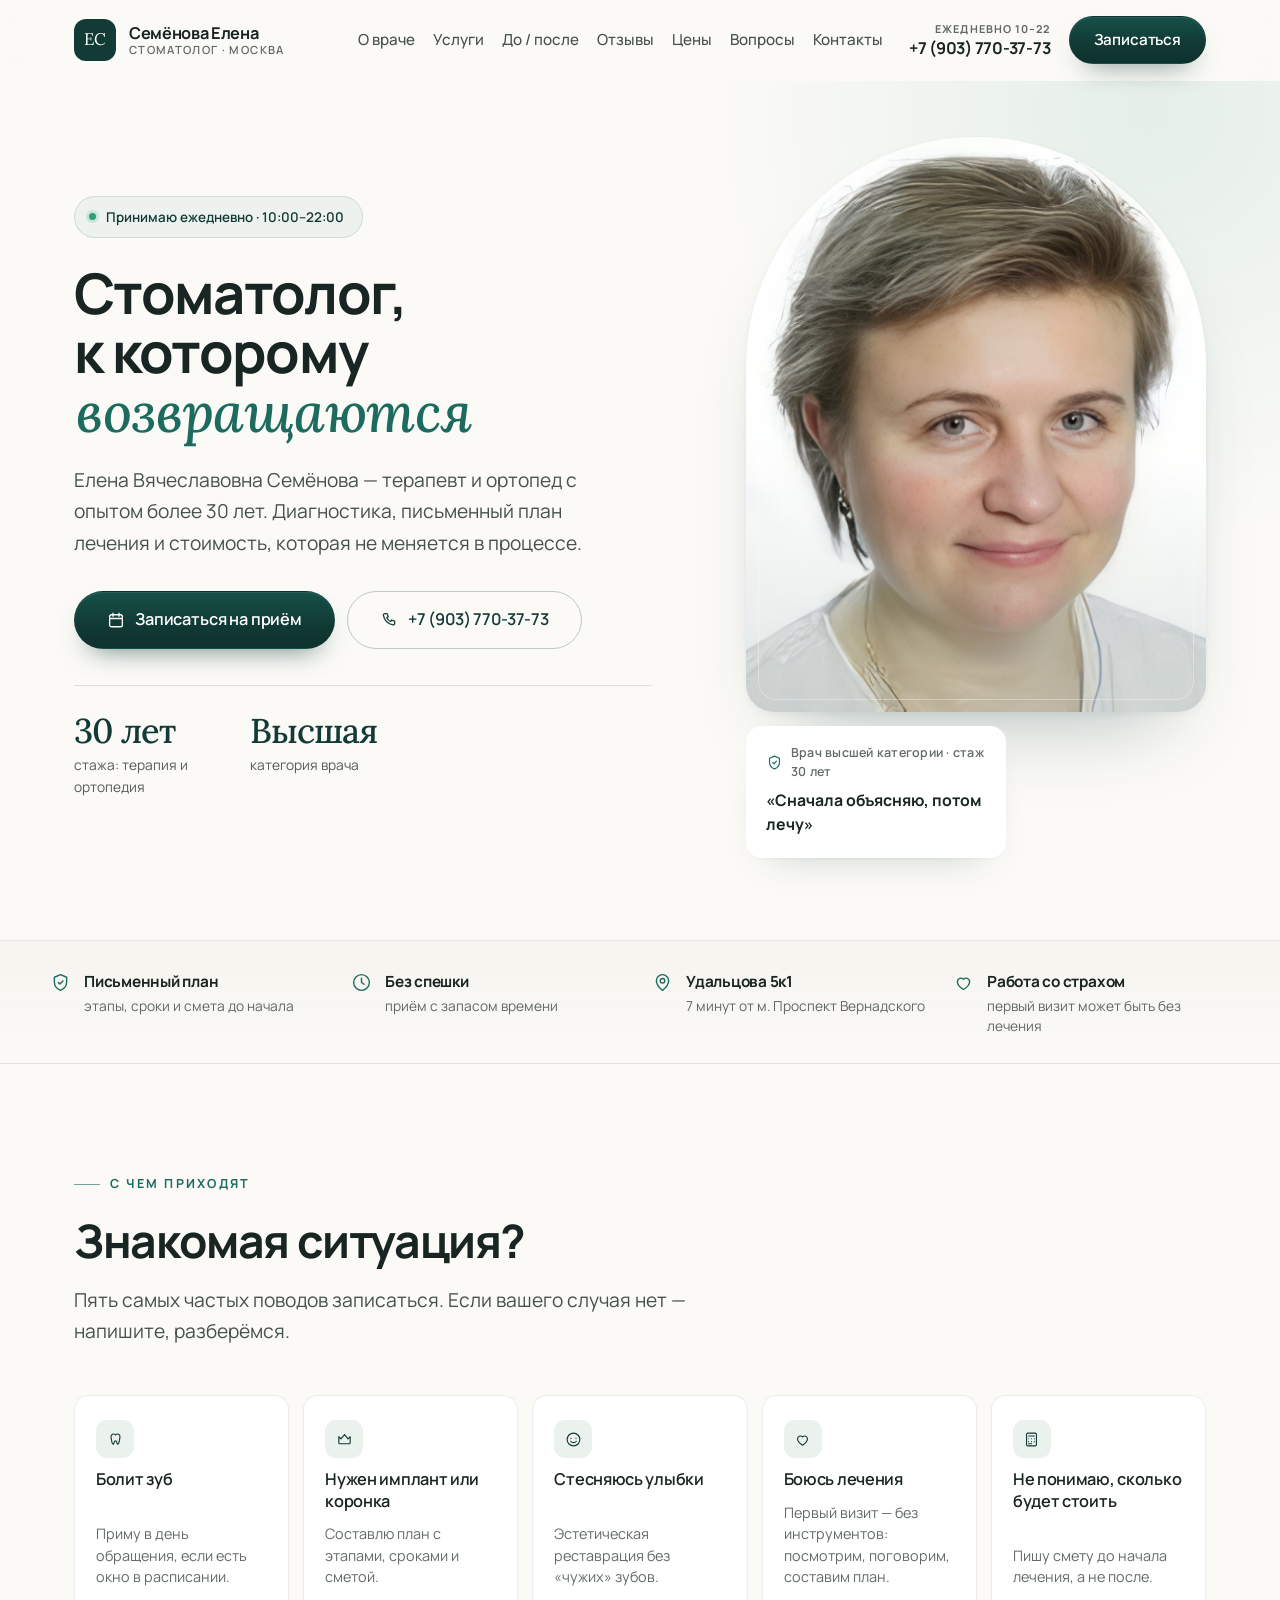
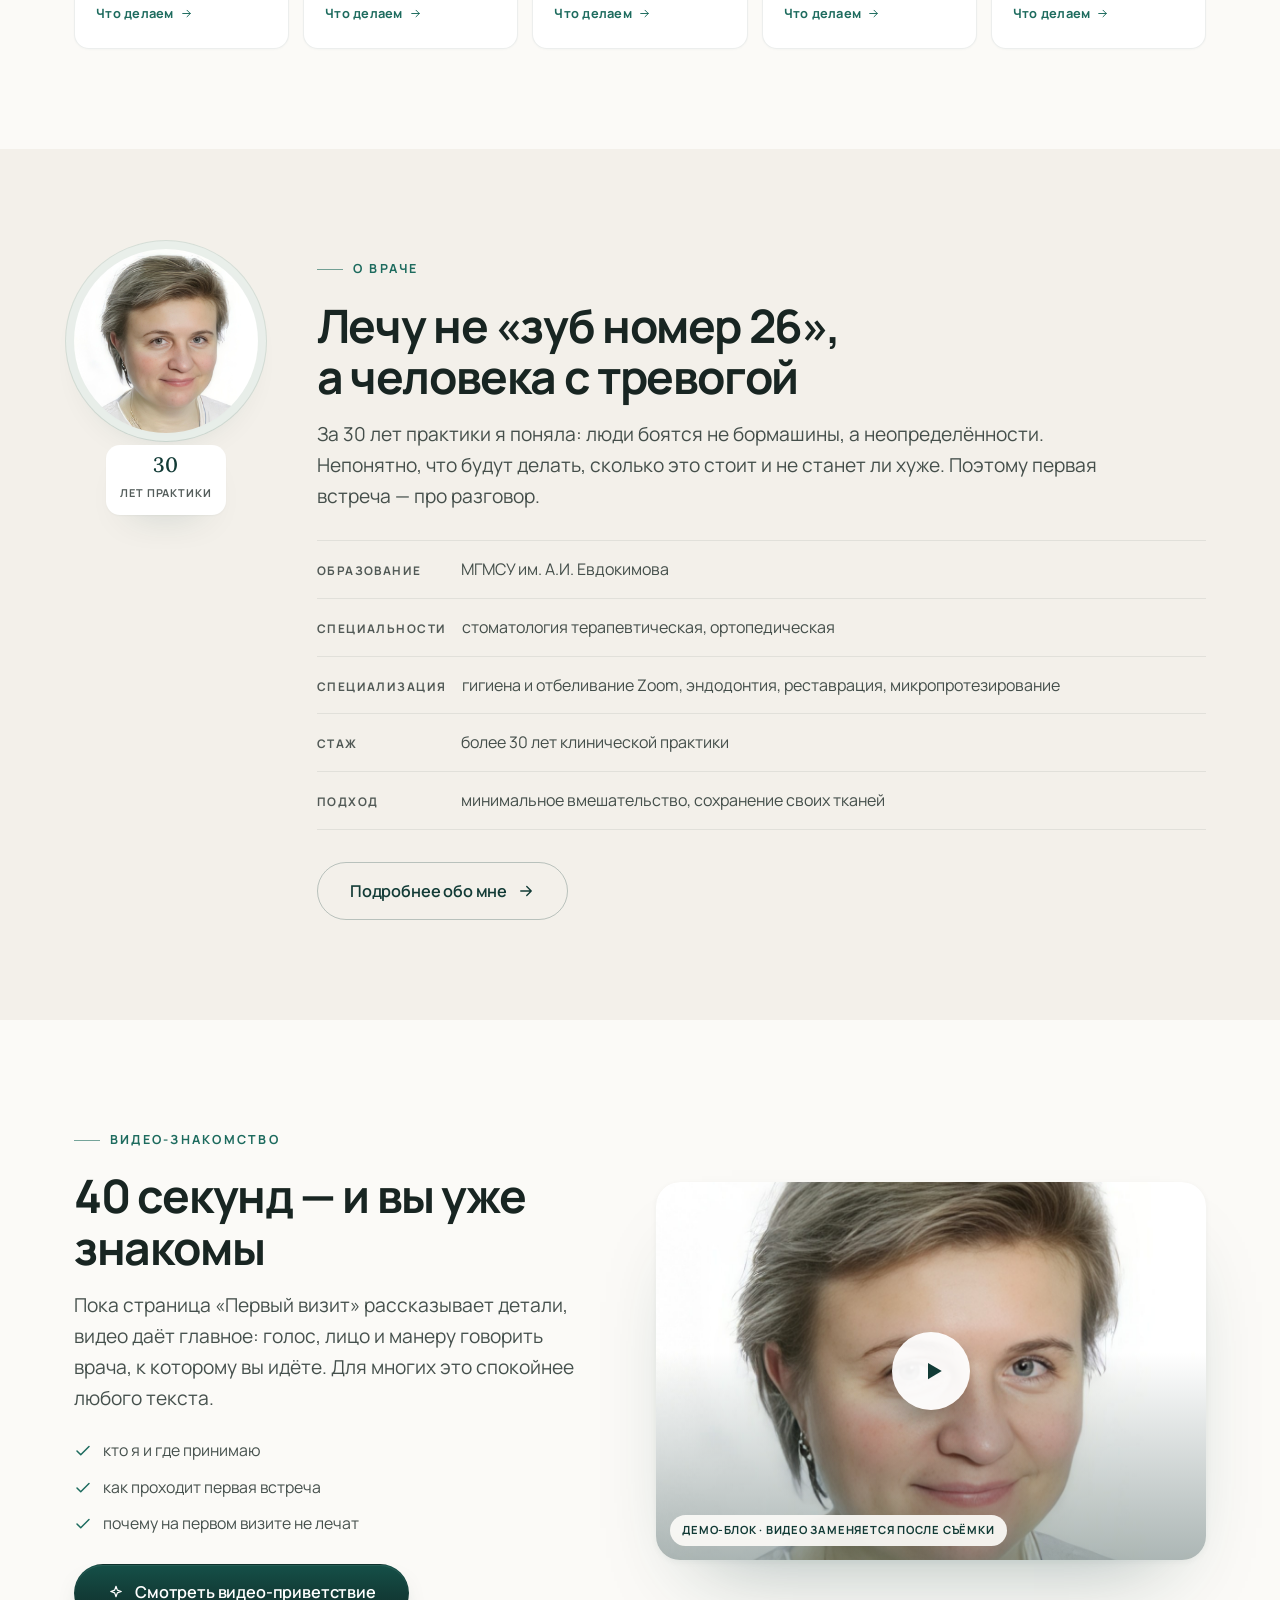
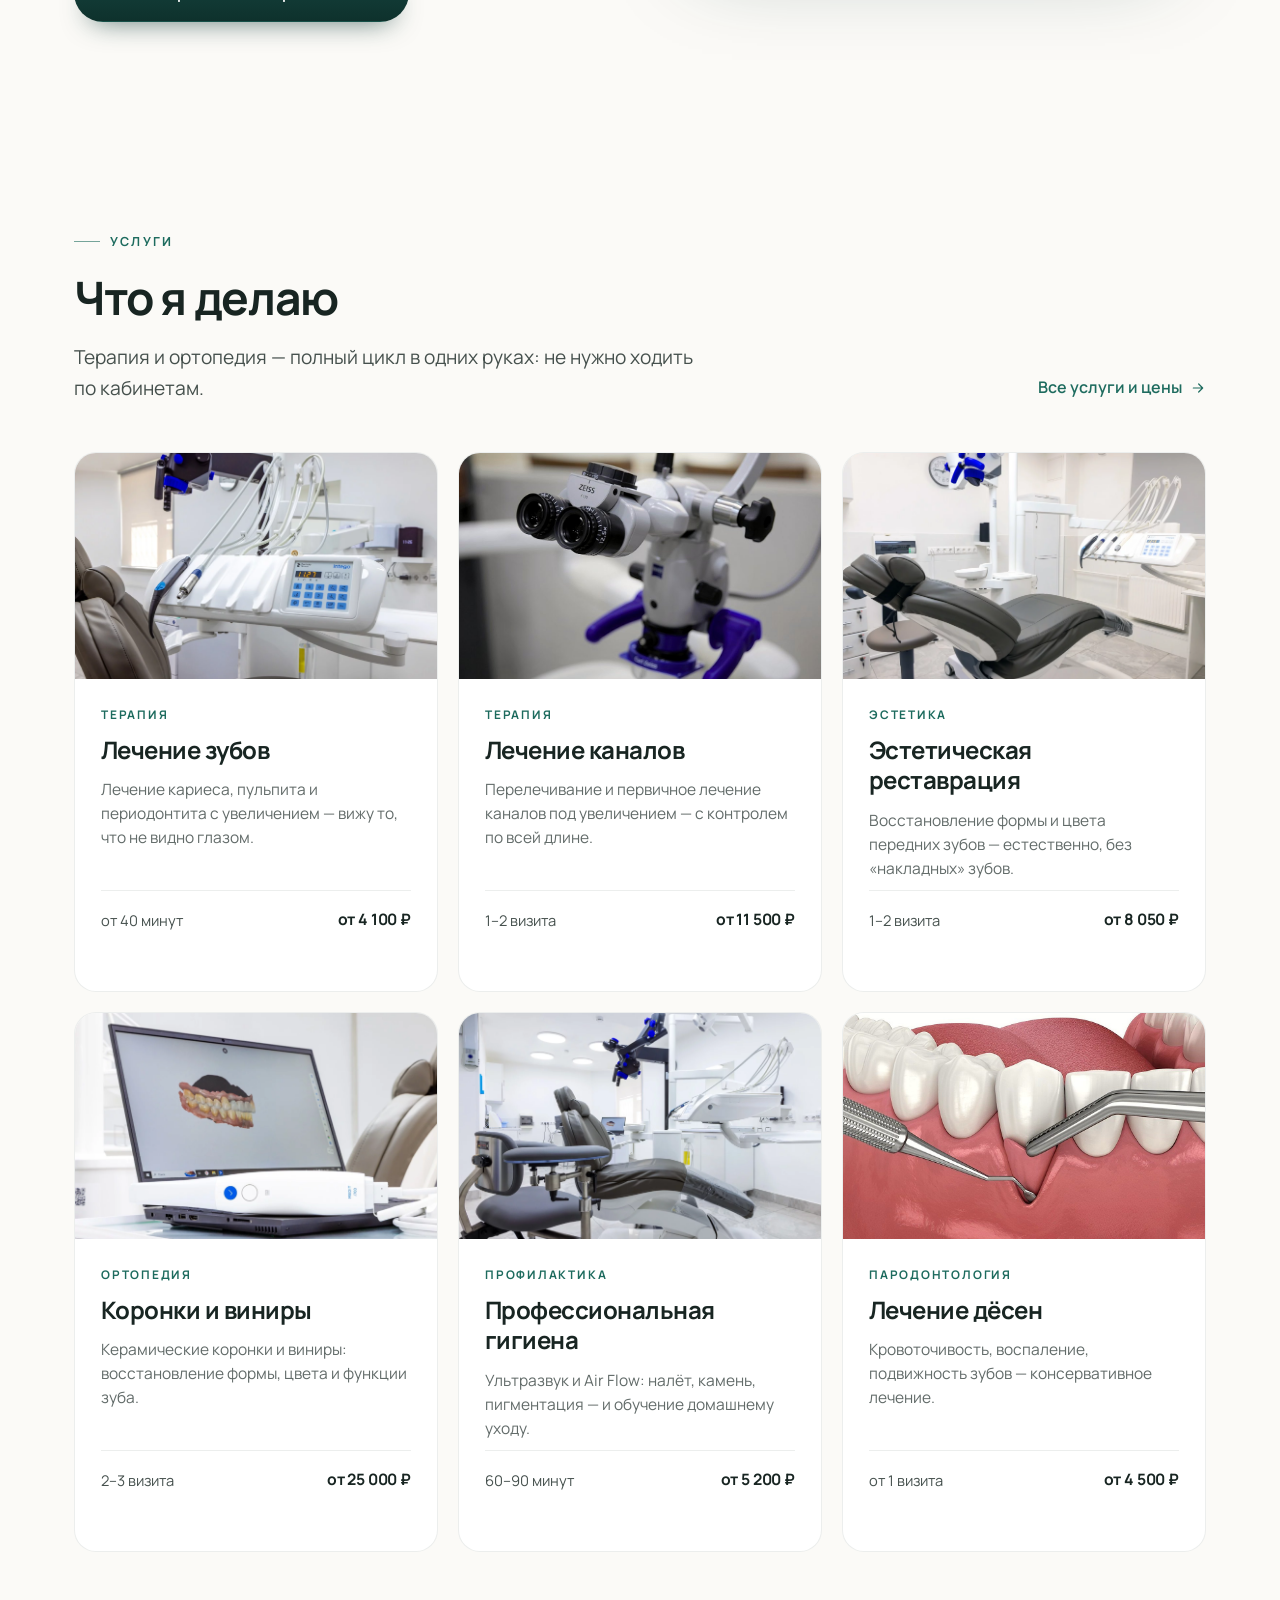
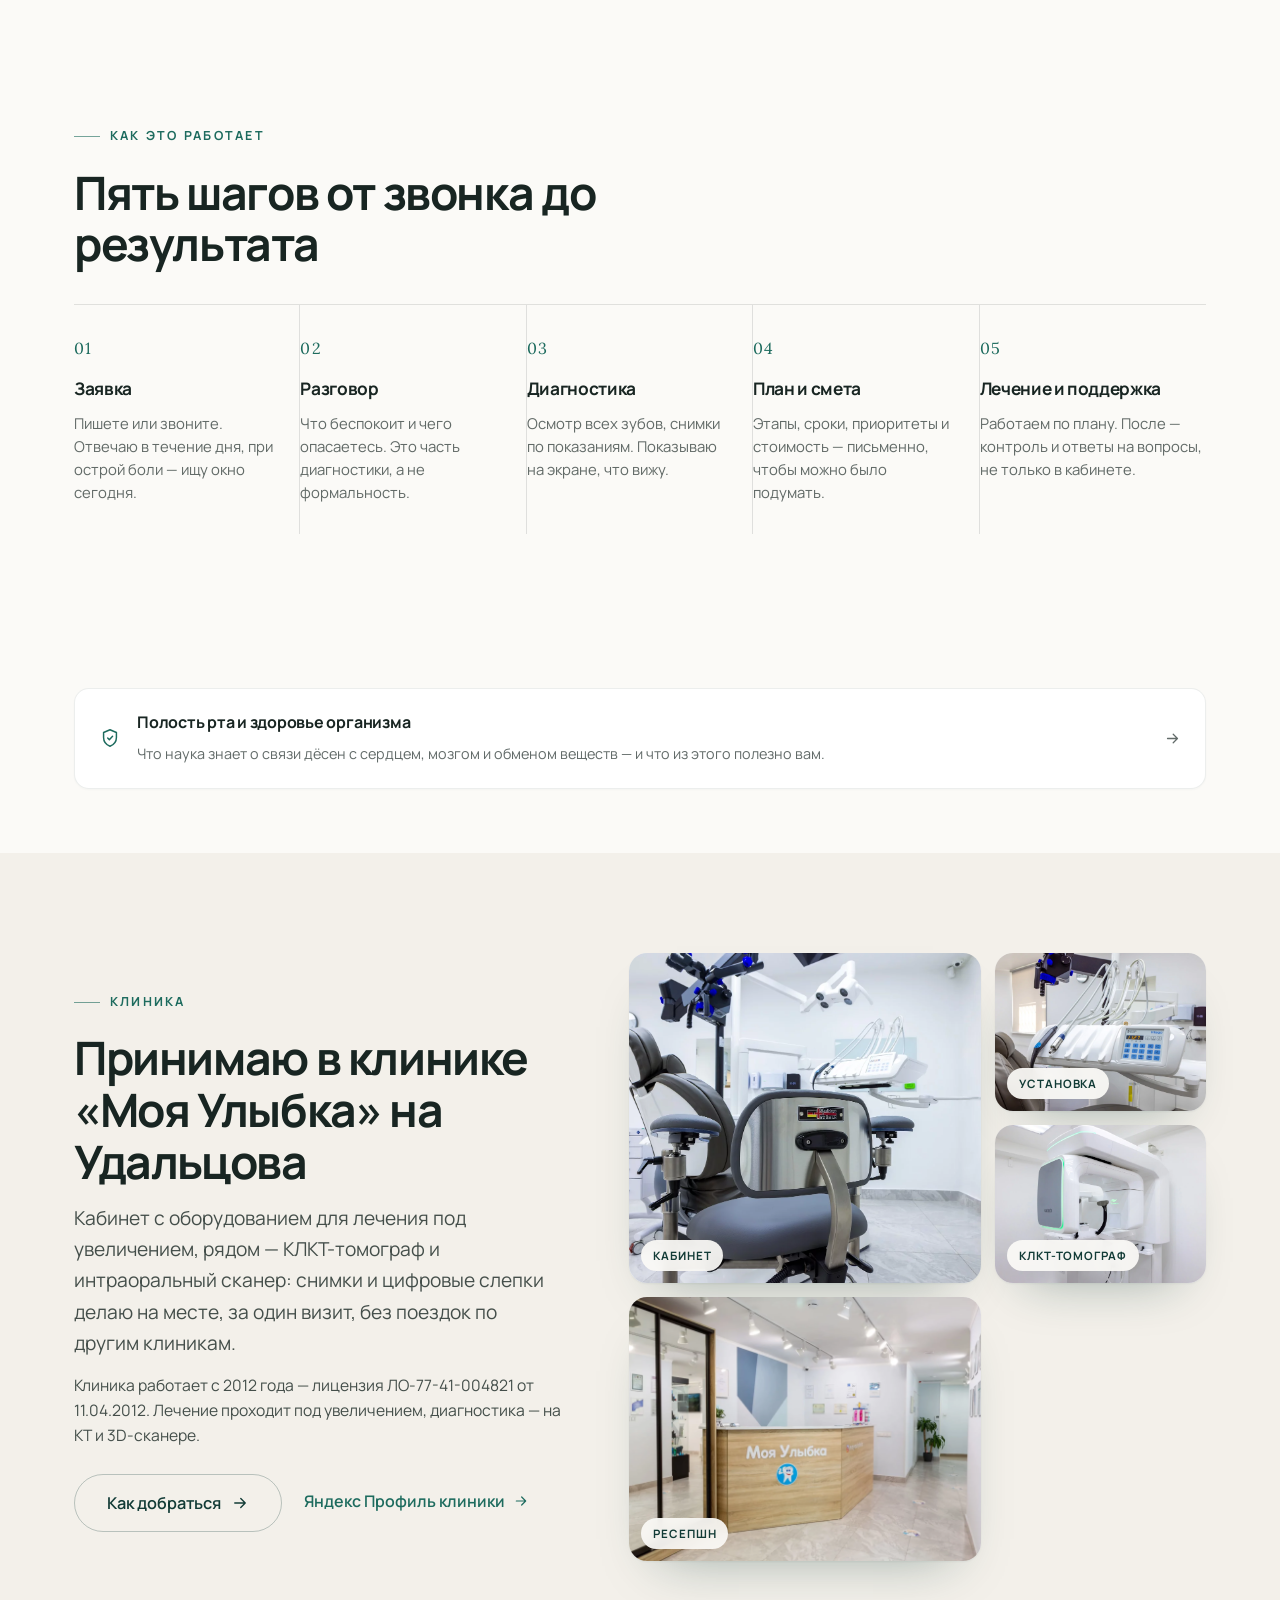
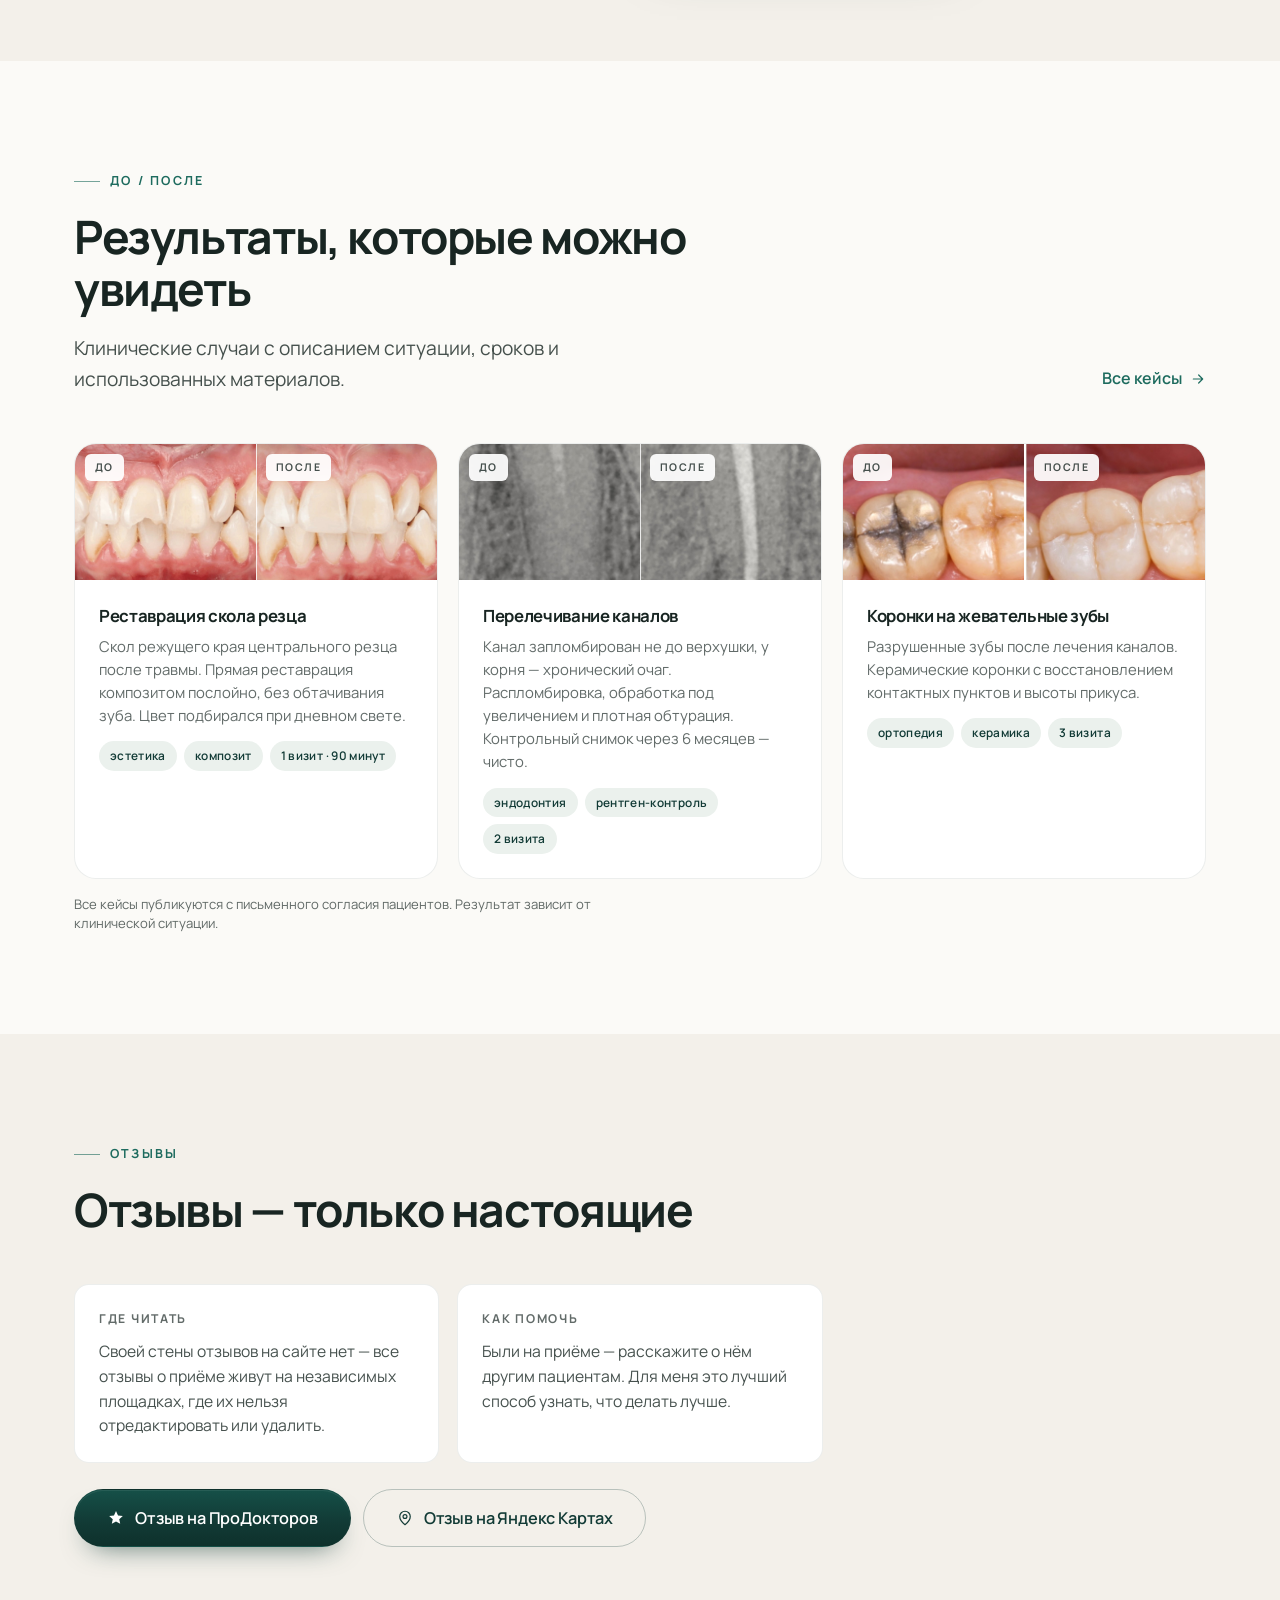
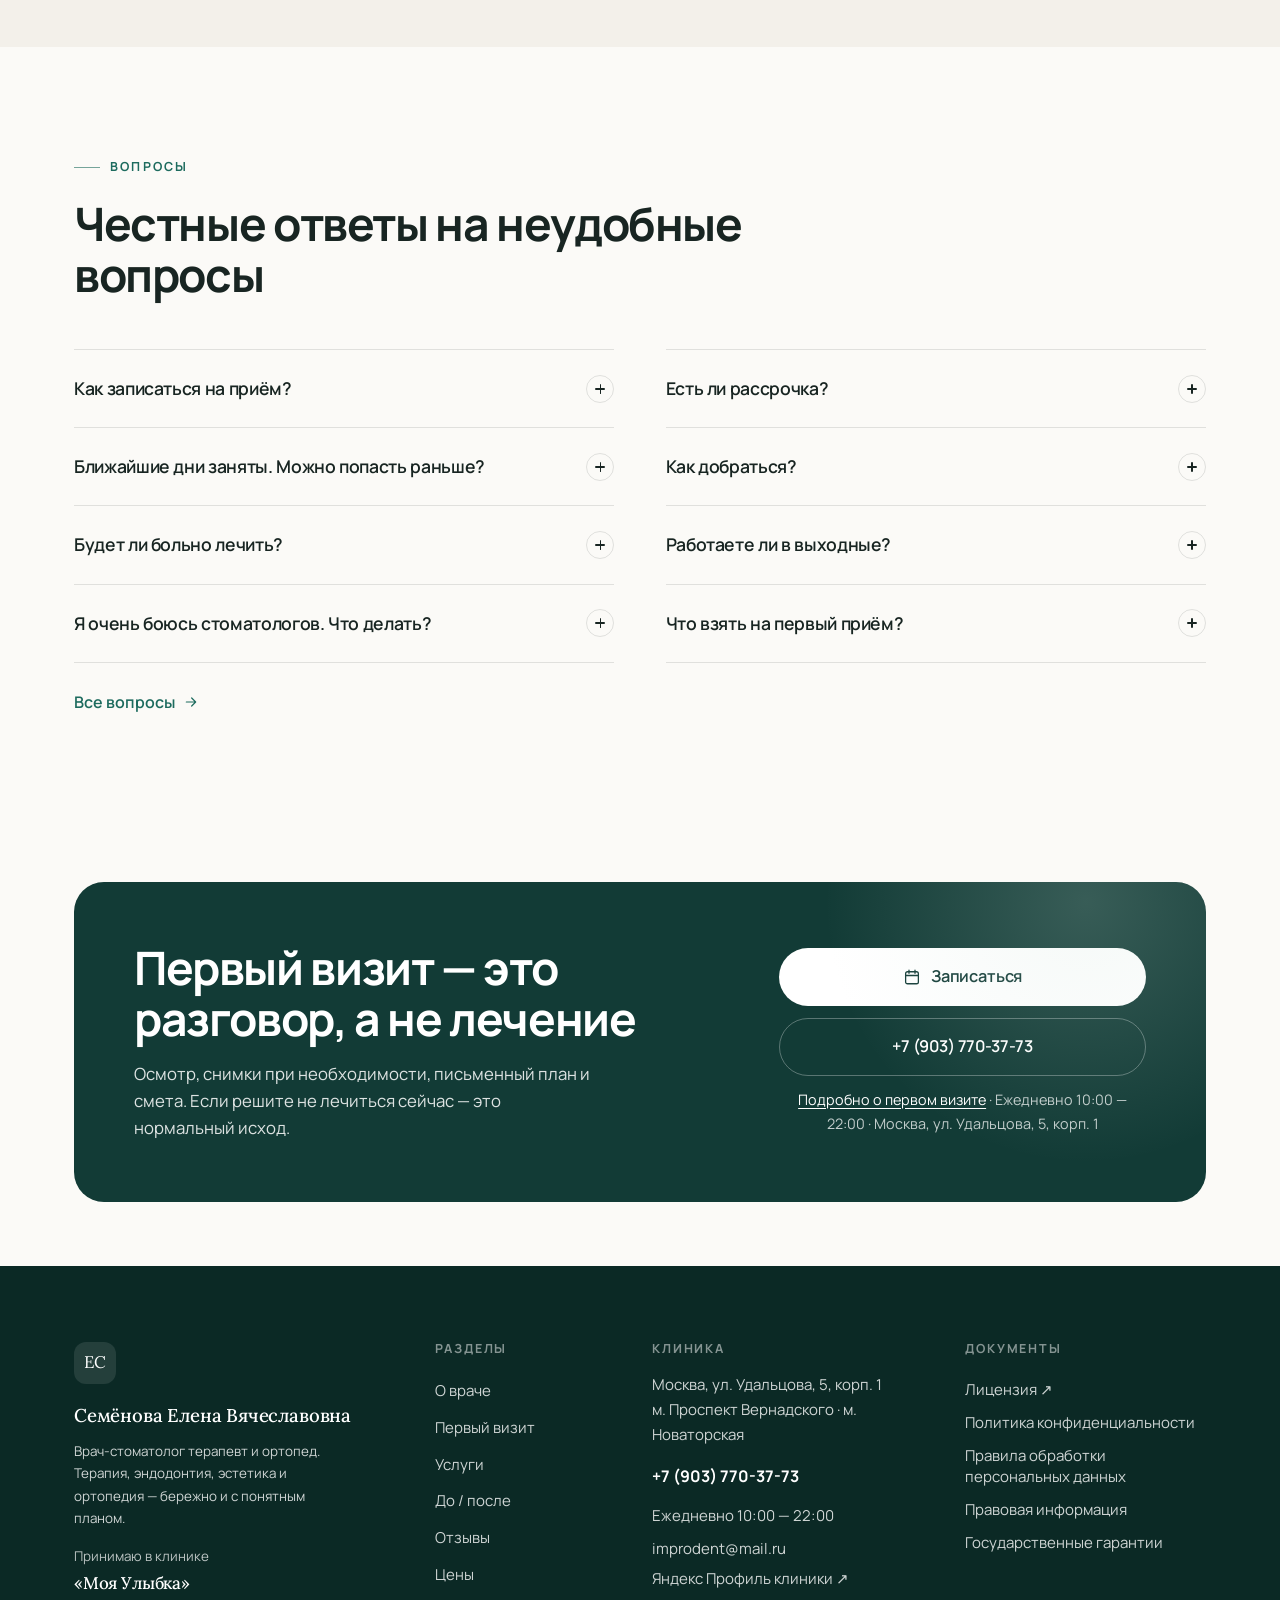
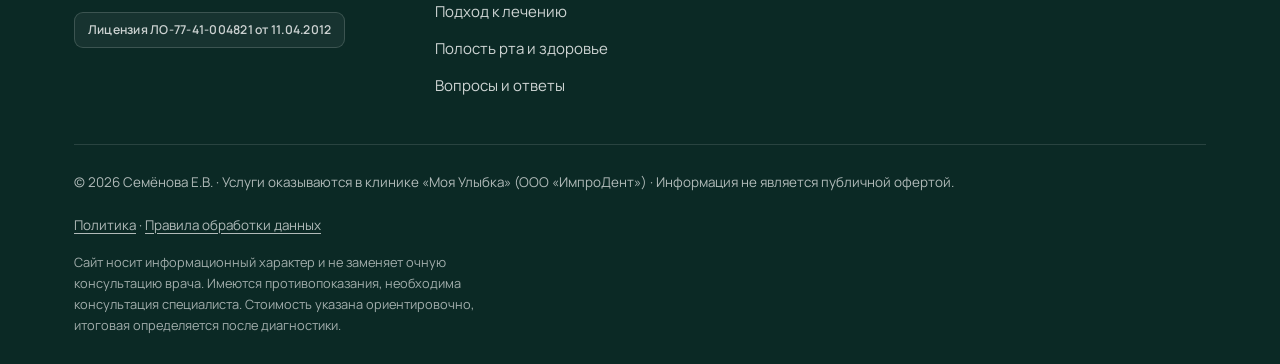
==== commit ff32f241: "Убран маячок открытий: токен бота утёк и отозван 24.11.2026 tracker.js лежал в публичном репозитории" ====
--- a/index.html
+++ b/index.html
@@ -82,6 +82,5 @@
 <script src="assets/js/pages-1.js"></script>
 <script src="assets/js/pages-2.js"></script>
 <script src="assets/js/app.js"></script>
-  <script src="tracker.js" data-label="ДЕМО прототипа (Семёнова)"></script>
 </body>
 </html>
